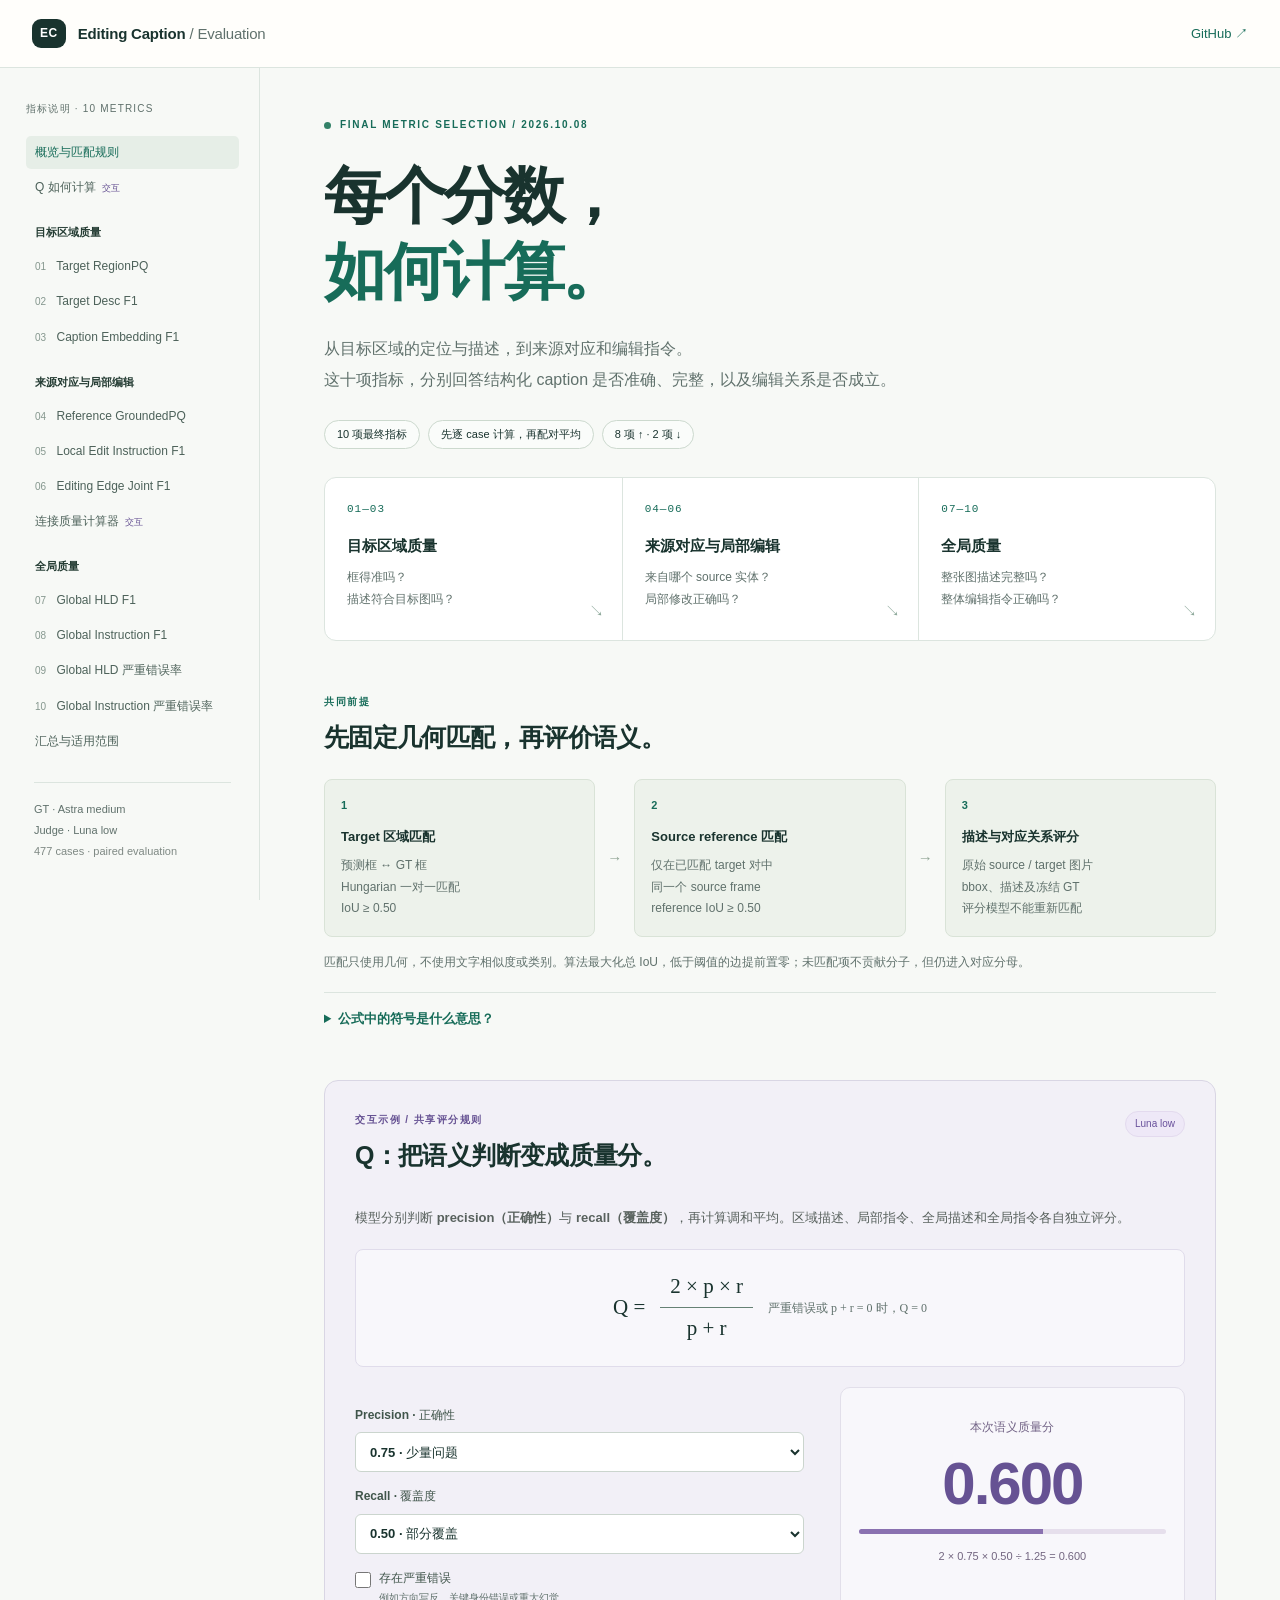
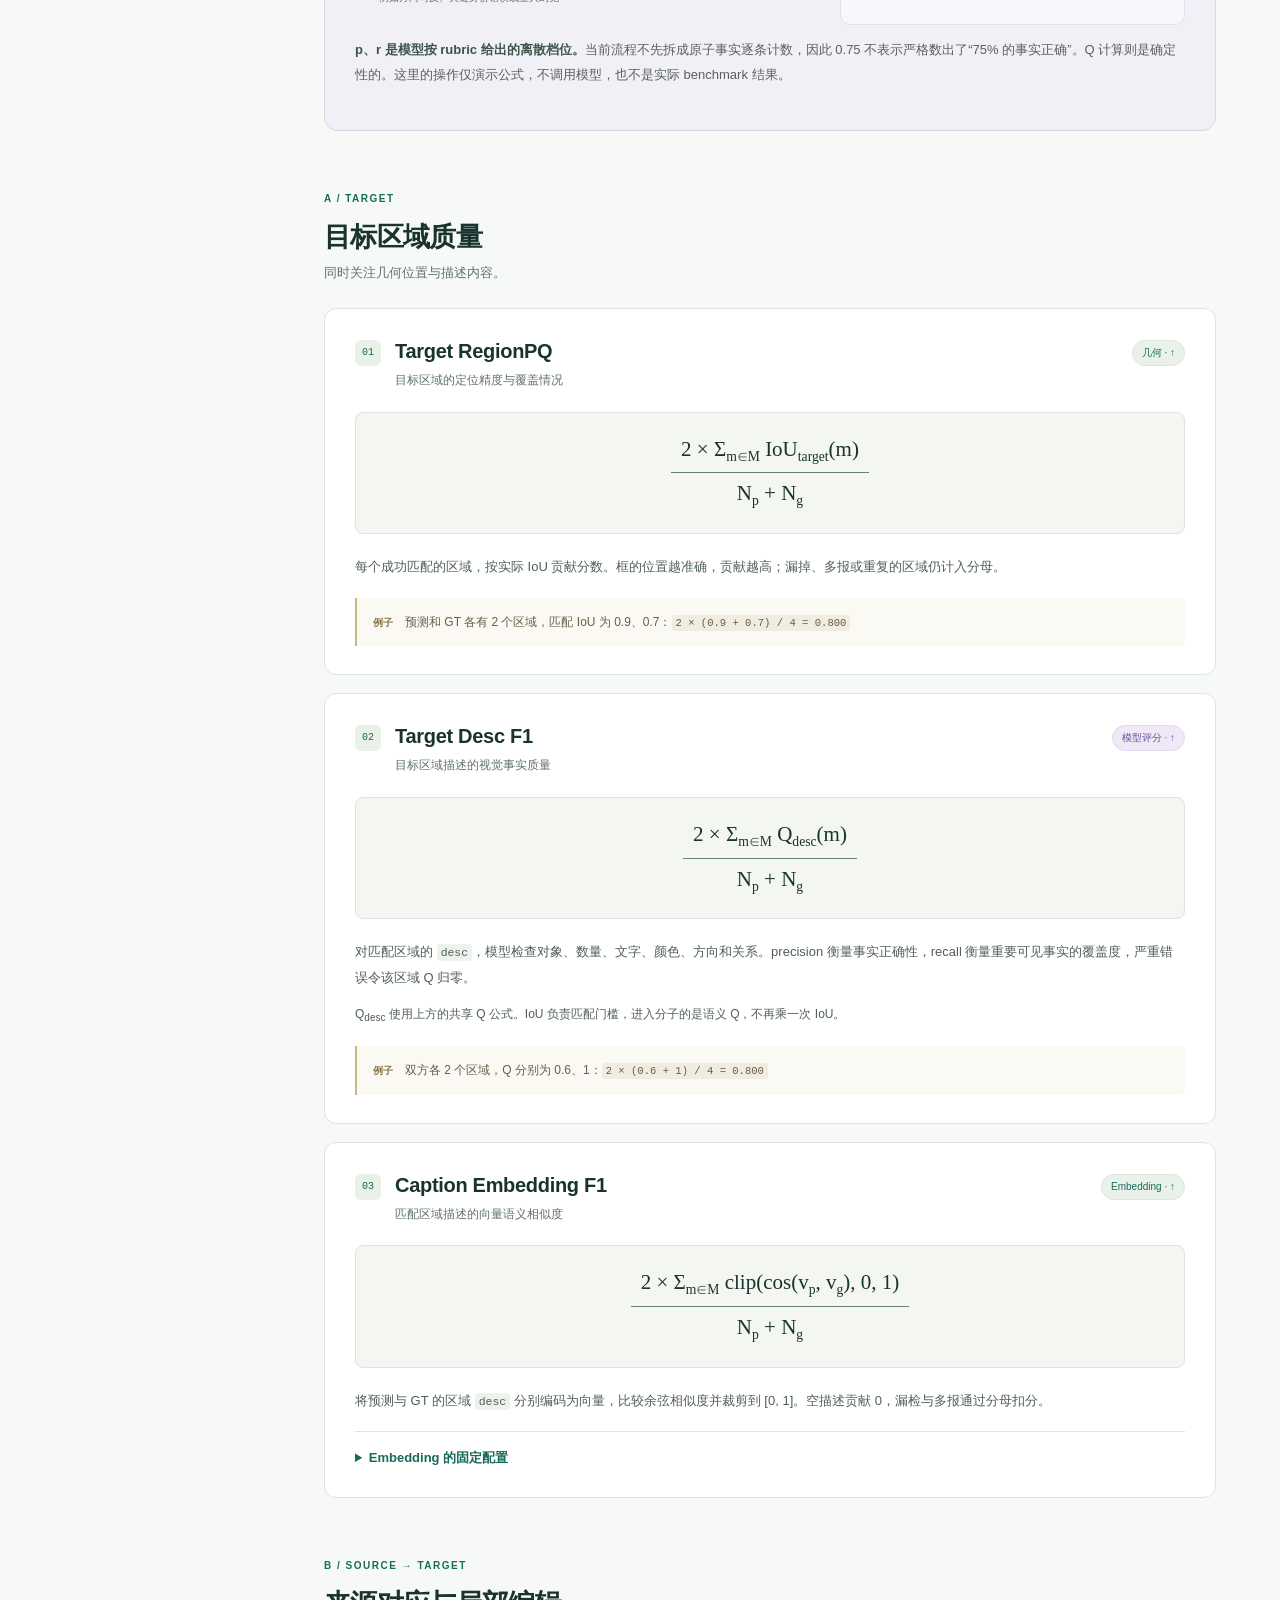
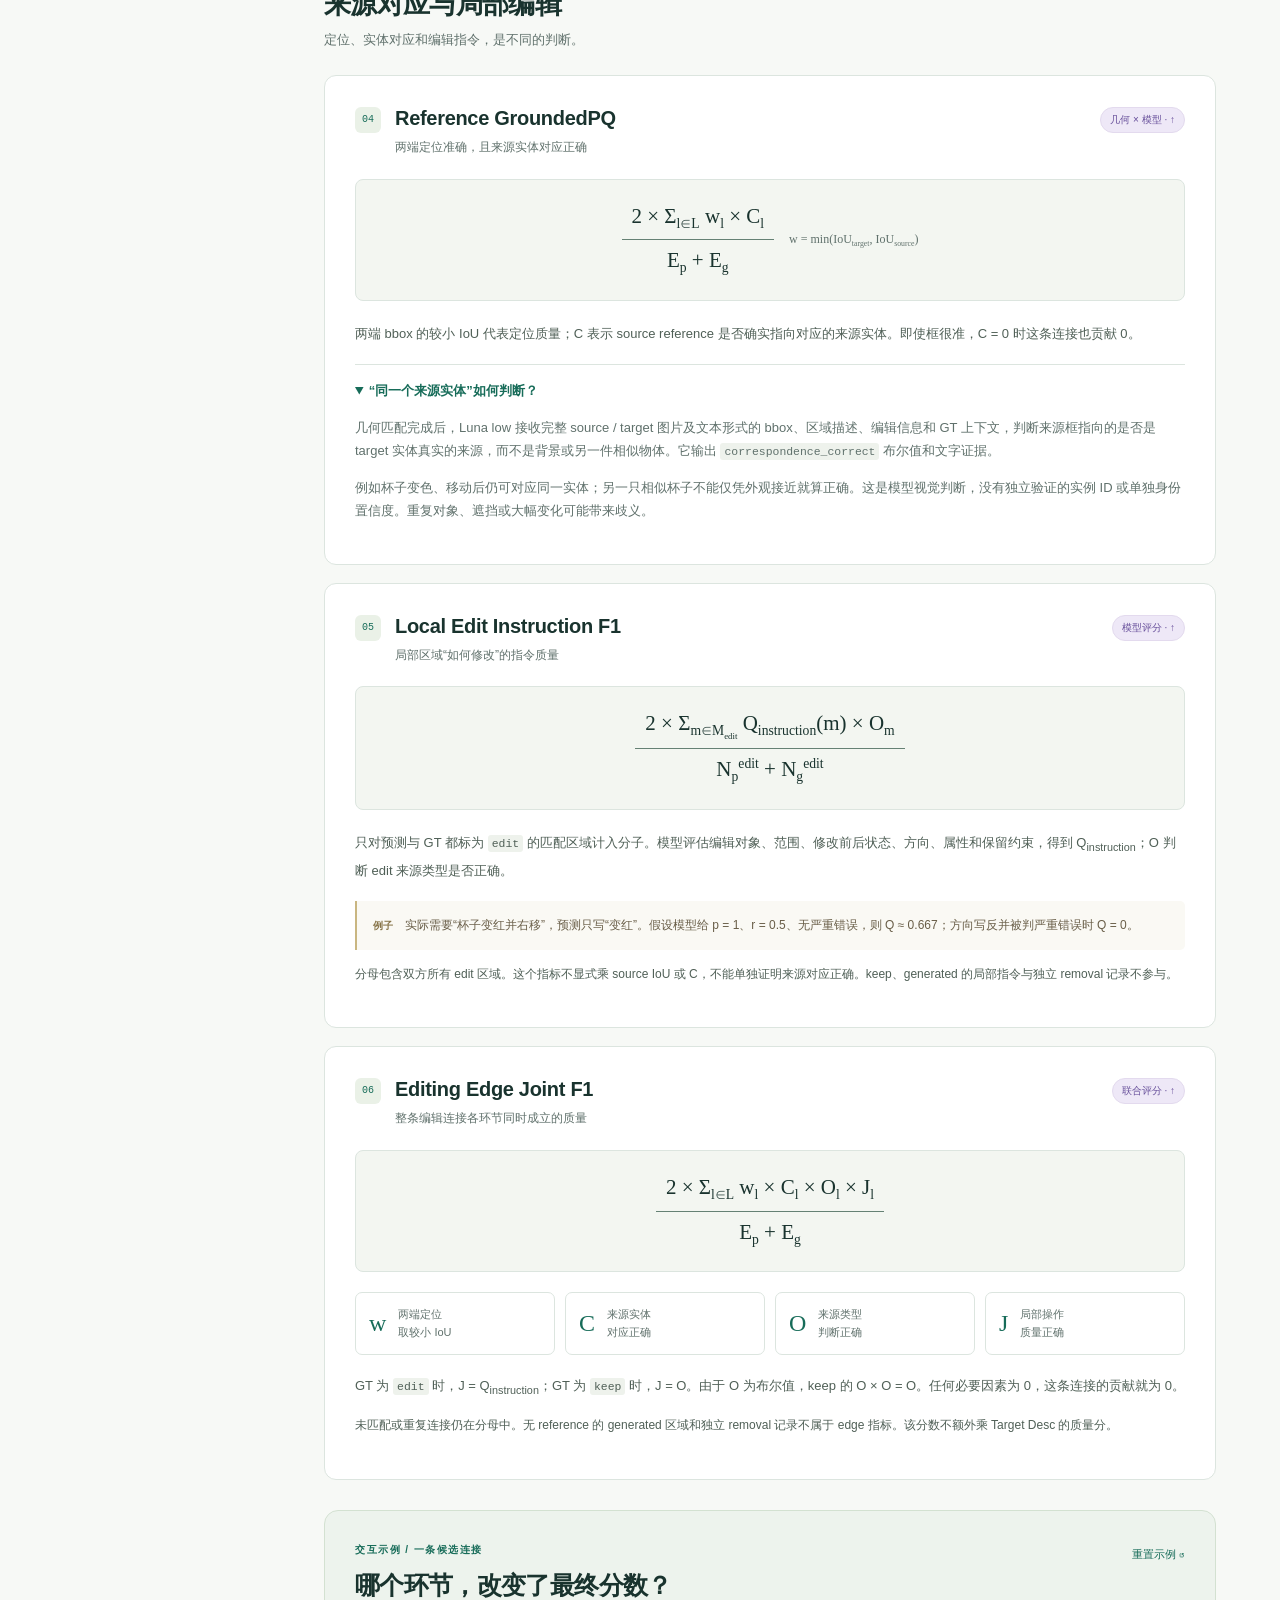
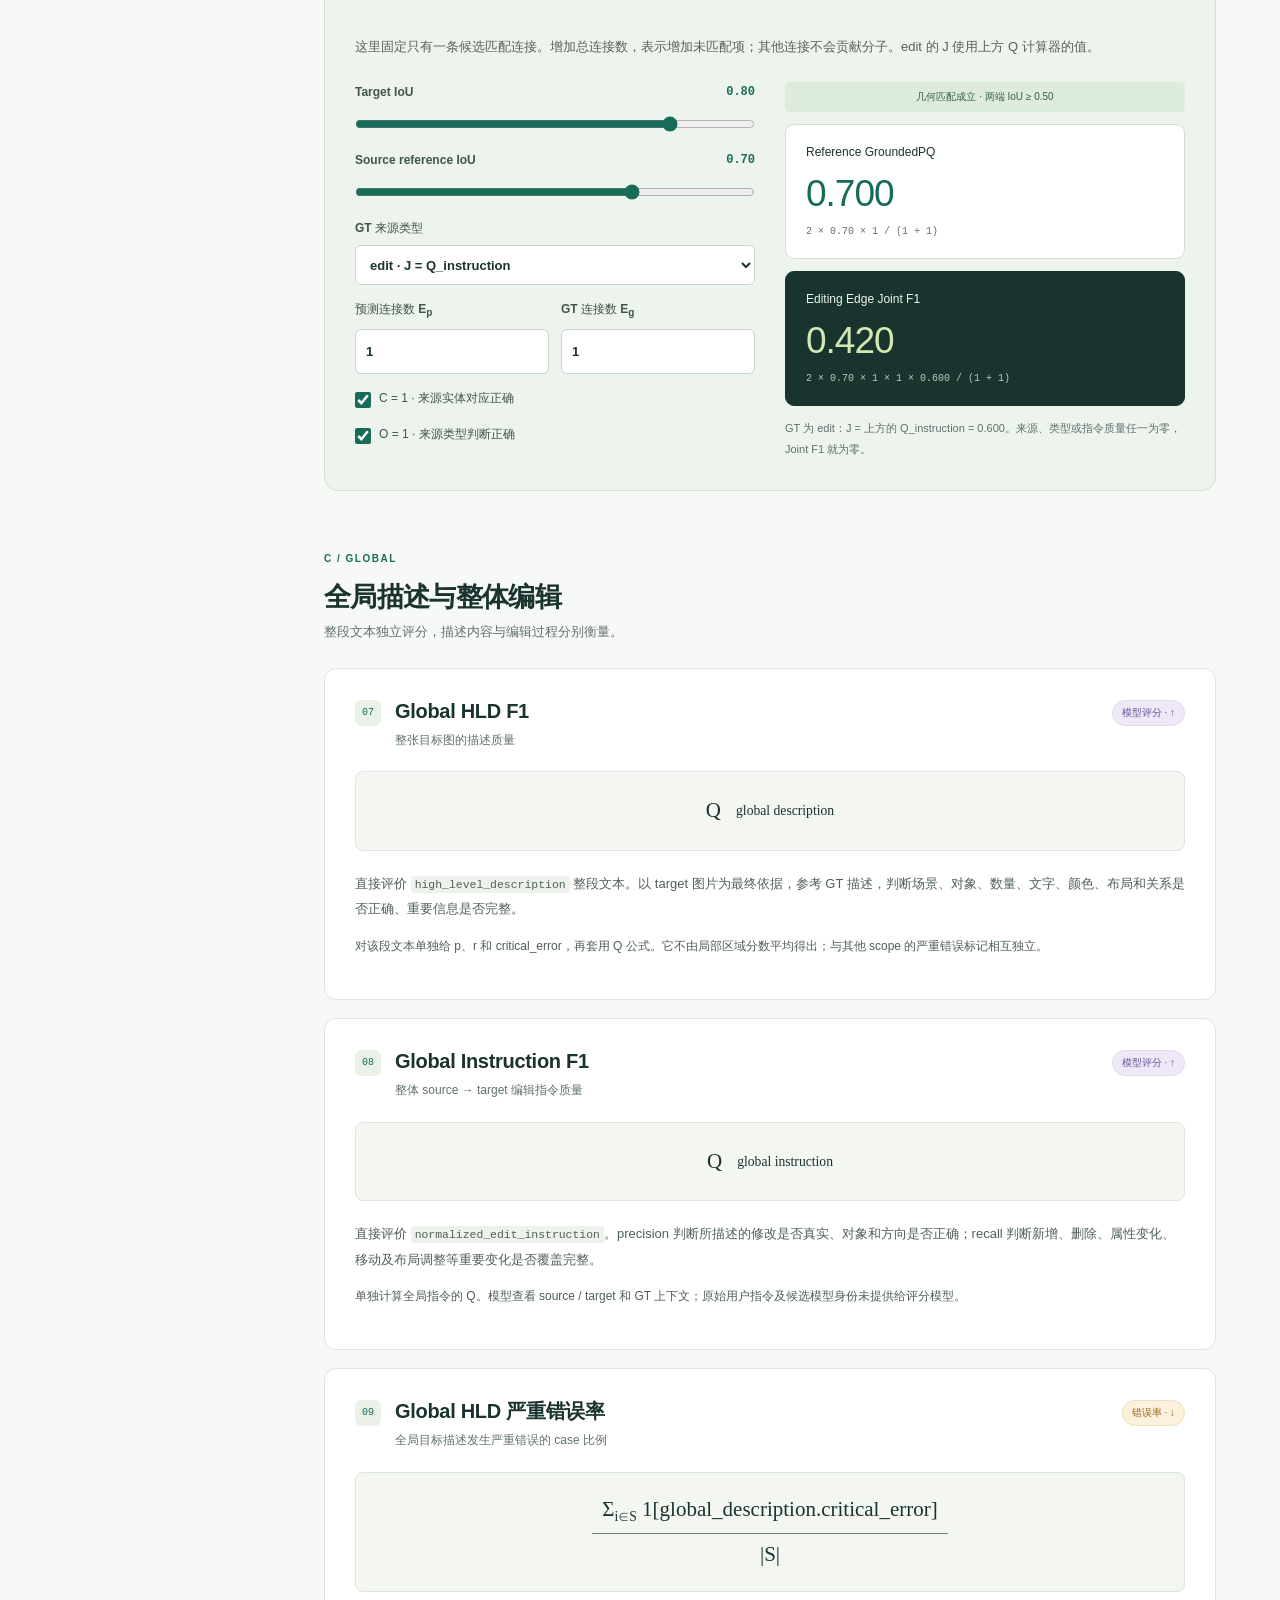
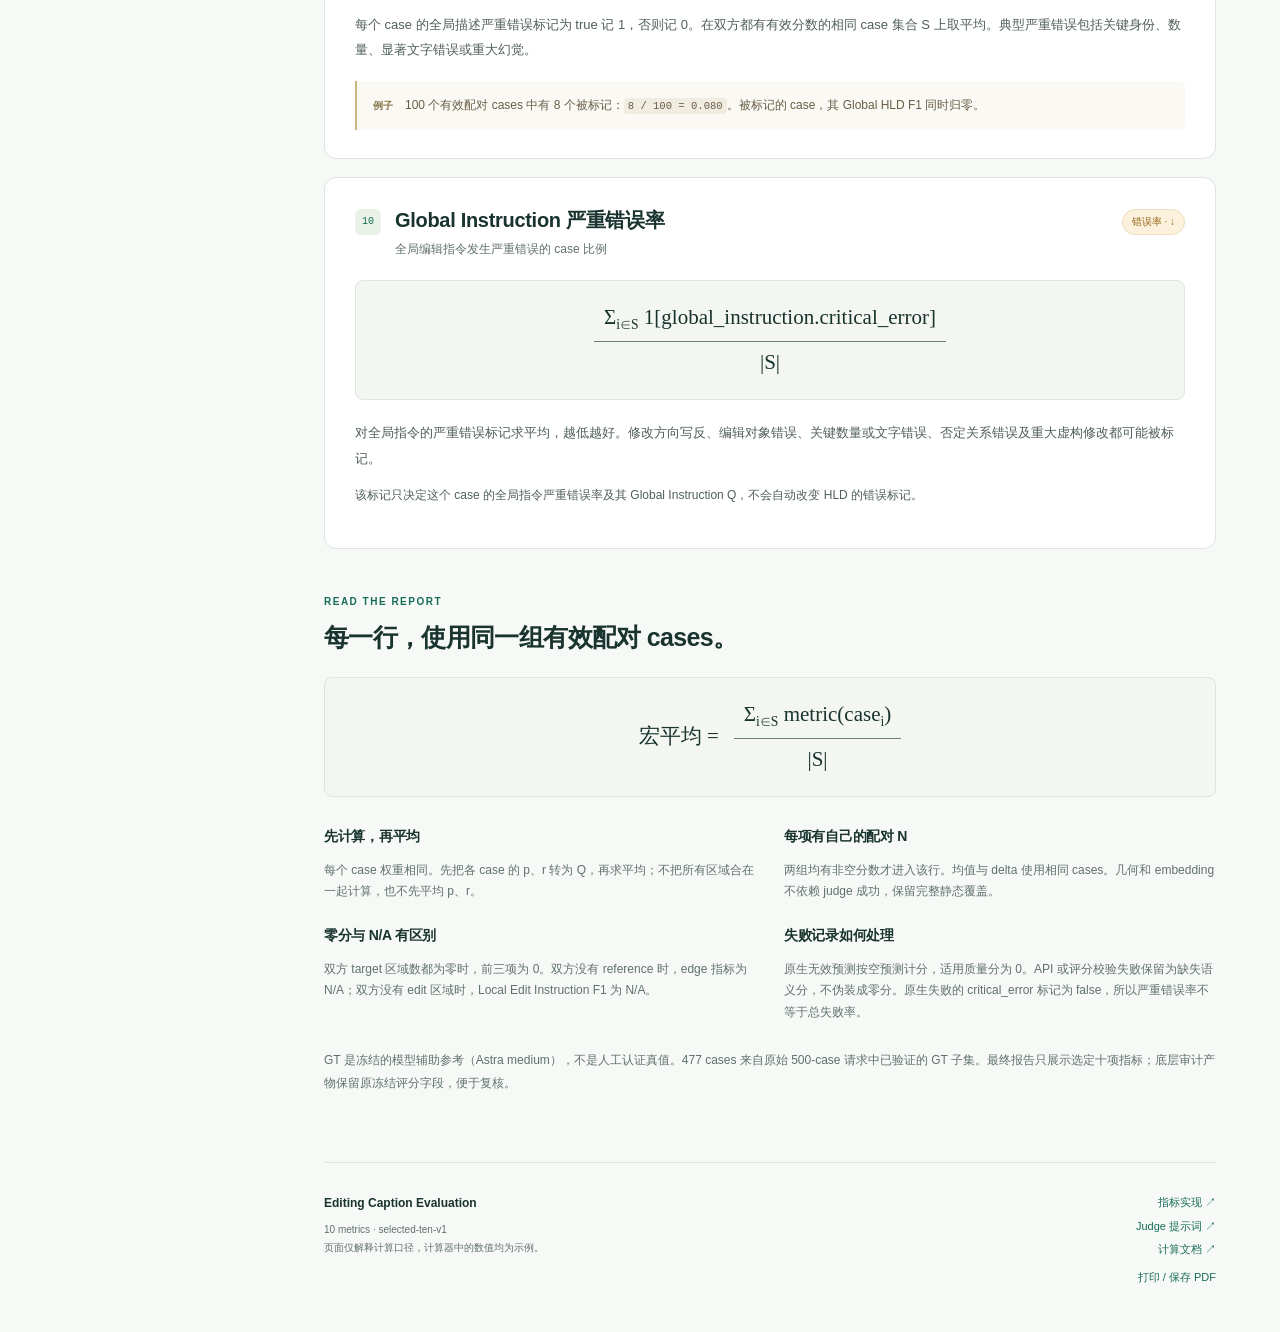
==== site/index.html @ d23a3394 "Select ten final metrics and publish interactive calculation guide" ====
<!doctype html>
<html lang="zh-CN">
<head>
  <meta charset="utf-8">
  <meta name="viewport" content="width=device-width, initial-scale=1">
  <meta name="description" content="Editing Caption 最终十项评分指标：计算公式、匹配规则、视觉评分标准及交互示例。">
  <title>Editing Caption · 十项评分指标</title>
  <link rel="stylesheet" href="style.css">
  <script src="app.js" defer></script>
</head>
<body>
<a class="skip" href="#main">跳到正文</a>
<header class="topbar">
  <a class="brand" href="#overview"><span class="brand-icon">EC</span><span>Editing Caption <span class="brand-light">/ Evaluation</span></span></a>
  <a class="repo-link" href="https://github.com/grantzhang-code/editing-caption-evaluation" target="_blank" rel="noopener">GitHub ↗</a>
</header>
<div class="shell">
  <aside class="sidebar">
    <p class="nav-label">指标说明 · 10 METRICS</p>
    <nav aria-label="页面目录">
      <a href="#overview">概览与匹配规则</a>
      <a href="#quality">Q 如何计算 <span class="nav-tag">交互</span></a>
      <span class="nav-group">目标区域质量</span>
      <a href="#region-pq"><span>01</span> Target RegionPQ</a>
      <a href="#desc-f1"><span>02</span> Target Desc F1</a>
      <a href="#embedding-f1"><span>03</span> Caption Embedding F1</a>
      <span class="nav-group">来源对应与局部编辑</span>
      <a href="#grounded-pq"><span>04</span> Reference GroundedPQ</a>
      <a href="#local-instruction"><span>05</span> Local Edit Instruction F1</a>
      <a href="#joint-f1"><span>06</span> Editing Edge Joint F1</a>
      <a href="#joint-lab">连接质量计算器 <span class="nav-tag">交互</span></a>
      <span class="nav-group">全局质量</span>
      <a href="#global-hld"><span>07</span> Global HLD F1</a>
      <a href="#global-instruction"><span>08</span> Global Instruction F1</a>
      <a href="#hld-error"><span>09</span> Global HLD 严重错误率</a>
      <a href="#instruction-error"><span>10</span> Global Instruction 严重错误率</a>
      <a href="#aggregation">汇总与适用范围</a>
    </nav>
    <div class="sidebar-note">GT · Astra medium<br>Judge · Luna low<br><span>477 cases · paired evaluation</span></div>
  </aside>
  <main id="main">
    <section id="overview" class="hero">
      <div class="eyebrow"><span class="dot"></span> FINAL METRIC SELECTION / 2026.10.08</div>
      <h1>每个分数，<br><em>如何计算。</em></h1>
      <p class="lead">从目标区域的定位与描述，到来源对应和编辑指令。<br class="desktop">这十项指标，分别回答结构化 caption 是否准确、完整，以及编辑关系是否成立。</p>
      <div class="hero-chips"><span>10 项最终指标</span><span>先逐 case 计算，再配对平均</span><span>8 项 ↑ · 2 项 ↓</span></div>
      <div class="overview-grid">
        <a href="#region-pq"><span class="overview-num">01—03</span><strong>目标区域质量</strong><p>框得准吗？<br>描述符合目标图吗？</p><span class="arrow">↘</span></a>
        <a href="#grounded-pq"><span class="overview-num">04—06</span><strong>来源对应与局部编辑</strong><p>来自哪个 source 实体？<br>局部修改正确吗？</p><span class="arrow">↘</span></a>
        <a href="#global-hld"><span class="overview-num">07—10</span><strong>全局质量</strong><p>整张图描述完整吗？<br>整体编辑指令正确吗？</p><span class="arrow">↘</span></a>
      </div>
    </section>

    <section class="foundation" id="matching">
      <div class="section-kicker">共同前提</div><h2>先固定几何匹配，再评价语义。</h2>
      <div class="pipeline">
        <div><b>1</b><strong>Target 区域匹配</strong><p>预测框 ↔ GT 框<br>Hungarian 一对一匹配<br>IoU ≥ 0.50</p></div>
        <span class="pipeline-arrow" aria-hidden="true">→</span>
        <div><b>2</b><strong>Source reference 匹配</strong><p>仅在已匹配 target 对中<br>同一个 source frame<br>reference IoU ≥ 0.50</p></div>
        <span class="pipeline-arrow" aria-hidden="true">→</span>
        <div><b>3</b><strong>描述与对应关系评分</strong><p>原始 source / target 图片<br>bbox、描述及冻结 GT<br>评分模型不能重新匹配</p></div>
      </div>
      <p class="note">匹配只使用几何，不使用文字相似度或类别。算法最大化总 IoU，低于阈值的边提前置零；未匹配项不贡献分子，但仍进入对应分母。</p>
      <details class="notation"><summary>公式中的符号是什么意思？</summary>
        <dl>
          <dt>N<sub>p</sub> / N<sub>g</sub></dt><dd>预测 / GT 的全部 target 区域数，包含 edit、keep、generated；不含独立 removal 记录。</dd>
          <dt>E<sub>p</sub> / E<sub>g</sub></dt><dd>预测 / GT 中 target 区域挂载的全部 source-reference 连接数，一个区域可有多条连接。</dd>
          <dt>M / L</dt><dd>匹配成功的 target 区域对 / source-reference 连接对。</dd>
          <dt>w<sub>l</sub></dt><dd>min(target IoU, source-reference IoU)：一条连接两端 IoU 的较小值。</dd>
          <dt>C<sub>l</sub></dt><dd>correspondence_correct：模型判断 source 实体是否确实对应这个 target 实体，取 0 或 1。</dd>
          <dt>O<sub>m</sub> / O<sub>l</sub></dt><dd>origin_correct：模型判断预测的 edit / keep / generated 来源类型是否符合实际视觉关系，取 0 或 1。</dd>
        </dl>
      </details>
    </section>

    <section id="quality" class="lab quality-lab">
      <div class="lab-header"><div><div class="section-kicker">交互示例 / 共享评分规则</div><h2>Q：把语义判断变成质量分。</h2></div><span class="badge purple">Luna low</span></div>
      <p>模型分别判断 <strong>precision（正确性）</strong>与 <strong>recall（覆盖度）</strong>，再计算调和平均。区域描述、局部指令、全局描述和全局指令各自独立评分。</p>
      <div class="formula">Q = <span class="fraction"><span>2 × p × r</span><span>p + r</span></span><span class="formula-aside">严重错误或 p + r = 0 时，Q = 0</span></div>
      <div class="quality-grid">
        <div class="controls">
          <label for="precision">Precision · 正确性<select id="precision"><option value="0">0 · 缺失／相反／无关</option><option value=".25">0.25 · 正确内容很少</option><option value=".5">0.50 · 部分正确</option><option value=".75" selected>0.75 · 少量问题</option><option value="1">1.00 · 核心事实全部正确</option></select></label>
          <label for="recall">Recall · 覆盖度<select id="recall"><option value="0">0 · 未覆盖</option><option value=".25">0.25 · 覆盖很少</option><option value=".5" selected>0.50 · 部分覆盖</option><option value=".75">0.75 · 少量遗漏</option><option value="1">1.00 · 核心事实全部覆盖</option></select></label>
          <label class="check" for="critical"><input type="checkbox" id="critical"><span>存在严重错误 <small>例如方向写反、关键身份错误或重大幻觉</small></span></label>
        </div>
        <div class="q-result" aria-live="polite"><span>本次语义质量分</span><output id="q-value">0.600</output><div class="meter"><div id="q-fill"></div></div><p id="q-detail">2 × 0.75 × 0.50 ÷ 1.25 = 0.600</p></div>
      </div>
      <p class="note"><strong>p、r 是模型按 rubric 给出的离散档位。</strong>当前流程不先拆成原子事实逐条计数，因此 0.75 不表示严格数出了“75% 的事实正确”。Q 计算则是确定性的。这里的操作仅演示公式，不调用模型，也不是实际 benchmark 结果。</p>
    </section>

    <div class="group-heading"><span>A / TARGET</span><h2>目标区域质量</h2><p>同时关注几何位置与描述内容。</p></div>
    <article id="region-pq" class="metric" data-metric="target_region_pq">
      <div class="metric-heading"><span class="metric-number">01</span><div><h3>Target RegionPQ</h3><p>目标区域的定位精度与覆盖情况</p></div><span class="badge">几何 · ↑</span></div>
      <div class="formula"><span class="fraction"><span>2 × Σ<sub>m∈M</sub> IoU<sub>target</sub>(m)</span><span>N<sub>p</sub> + N<sub>g</sub></span></span></div>
      <p>每个成功匹配的区域，按实际 IoU 贡献分数。框的位置越准确，贡献越高；漏掉、多报或重复的区域仍计入分母。</p>
      <div class="example"><b>例子</b><span>预测和 GT 各有 2 个区域，匹配 IoU 为 0.9、0.7：<code>2 × (0.9 + 0.7) / 4 = 0.800</code></span></div>
    </article>
    <article id="desc-f1" class="metric" data-metric="target_desc_f1">
      <div class="metric-heading"><span class="metric-number">02</span><div><h3>Target Desc F1</h3><p>目标区域描述的视觉事实质量</p></div><span class="badge purple">模型评分 · ↑</span></div>
      <div class="formula"><span class="fraction"><span>2 × Σ<sub>m∈M</sub> Q<sub>desc</sub>(m)</span><span>N<sub>p</sub> + N<sub>g</sub></span></span></div>
      <p>对匹配区域的 <code>desc</code>，模型检查对象、数量、文字、颜色、方向和关系。precision 衡量事实正确性，recall 衡量重要可见事实的覆盖度，严重错误令该区域 Q 归零。</p>
      <p class="note">Q<sub>desc</sub> 使用上方的共享 Q 公式。IoU 负责匹配门槛，进入分子的是语义 Q，不再乘一次 IoU。</p>
      <div class="example"><b>例子</b><span>双方各 2 个区域，Q 分别为 0.6、1：<code>2 × (0.6 + 1) / 4 = 0.800</code></span></div>
    </article>
    <article id="embedding-f1" class="metric" data-metric="target_caption_embedding_f1">
      <div class="metric-heading"><span class="metric-number">03</span><div><h3>Caption Embedding F1</h3><p>匹配区域描述的向量语义相似度</p></div><span class="badge">Embedding · ↑</span></div>
      <div class="formula"><span class="fraction"><span>2 × Σ<sub>m∈M</sub> clip(cos(v<sub>p</sub>, v<sub>g</sub>), 0, 1)</span><span>N<sub>p</sub> + N<sub>g</sub></span></span></div>
      <p>将预测与 GT 的区域 <code>desc</code> 分别编码为向量，比较余弦相似度并裁剪到 [0, 1]。空描述贡献 0，漏检与多报通过分母扣分。</p>
      <details><summary>Embedding 的固定配置</summary><p>模型：<code>sentence-transformers/paraphrase-multilingual-MiniLM-L12-v2</code><br>Revision：<code>e8f8c211226b894fcb81acc59f3b34ba3efd5f42</code><br>最大 512 tokens；attention-mask mean pooling；L2 归一化。只比较匹配区域的 desc，不编码整个 JSON。向量相似不保证细节事实正确，需结合 Target Desc F1 阅读。</p></details>
    </article>

    <div class="group-heading"><span>B / SOURCE → TARGET</span><h2>来源对应与局部编辑</h2><p>定位、实体对应和编辑指令，是不同的判断。</p></div>
    <article id="grounded-pq" class="metric" data-metric="reference_grounded_pq">
      <div class="metric-heading"><span class="metric-number">04</span><div><h3>Reference GroundedPQ</h3><p>两端定位准确，且来源实体对应正确</p></div><span class="badge purple">几何 × 模型 · ↑</span></div>
      <div class="formula"><span class="fraction"><span>2 × Σ<sub>l∈L</sub> w<sub>l</sub> × C<sub>l</sub></span><span>E<sub>p</sub> + E<sub>g</sub></span></span><span class="formula-aside">w = min(IoU<sub>target</sub>, IoU<sub>source</sub>)</span></div>
      <p>两端 bbox 的较小 IoU 代表定位质量；C 表示 source reference 是否确实指向对应的来源实体。即使框很准，C = 0 时这条连接也贡献 0。</p>
      <details open><summary>“同一个来源实体”如何判断？</summary><p>几何匹配完成后，Luna low 接收完整 source / target 图片及文本形式的 bbox、区域描述、编辑信息和 GT 上下文，判断来源框指向的是否是 target 实体真实的来源，而不是背景或另一件相似物体。它输出 <code>correspondence_correct</code> 布尔值和文字证据。</p><p>例如杯子变色、移动后仍可对应同一实体；另一只相似杯子不能仅凭外观接近就算正确。这是模型视觉判断，没有独立验证的实例 ID 或单独身份置信度。重复对象、遮挡或大幅变化可能带来歧义。</p></details>
    </article>
    <article id="local-instruction" class="metric" data-metric="local_edit_instruction_f1">
      <div class="metric-heading"><span class="metric-number">05</span><div><h3>Local Edit Instruction F1</h3><p>局部区域“如何修改”的指令质量</p></div><span class="badge purple">模型评分 · ↑</span></div>
      <div class="formula"><span class="fraction"><span>2 × Σ<sub>m∈M<sub>edit</sub></sub> Q<sub>instruction</sub>(m) × O<sub>m</sub></span><span>N<sub>p</sub><sup>edit</sup> + N<sub>g</sub><sup>edit</sup></span></span></div>
      <p>只对预测与 GT 都标为 <code>edit</code> 的匹配区域计入分子。模型评估编辑对象、范围、修改前后状态、方向、属性和保留约束，得到 Q<sub>instruction</sub>；O 判断 edit 来源类型是否正确。</p>
      <div class="example"><b>例子</b><span>实际需要“杯子变红并右移”，预测只写“变红”。假设模型给 p = 1、r = 0.5、无严重错误，则 Q ≈ 0.667；方向写反并被判严重错误时 Q = 0。</span></div>
      <p class="note">分母包含双方所有 edit 区域。这个指标不显式乘 source IoU 或 C，不能单独证明来源对应正确。keep、generated 的局部指令与独立 removal 记录不参与。</p>
    </article>
    <article id="joint-f1" class="metric" data-metric="editing_edge_joint_f1">
      <div class="metric-heading"><span class="metric-number">06</span><div><h3>Editing Edge Joint F1</h3><p>整条编辑连接各环节同时成立的质量</p></div><span class="badge purple">联合评分 · ↑</span></div>
      <div class="formula"><span class="fraction"><span>2 × Σ<sub>l∈L</sub> w<sub>l</sub> × C<sub>l</sub> × O<sub>l</sub> × J<sub>l</sub></span><span>E<sub>p</sub> + E<sub>g</sub></span></span></div>
      <div class="factor-grid"><div><b>w</b><span>两端定位<br>取较小 IoU</span></div><div><b>C</b><span>来源实体<br>对应正确</span></div><div><b>O</b><span>来源类型<br>判断正确</span></div><div><b>J</b><span>局部操作<br>质量正确</span></div></div>
      <p>GT 为 <code>edit</code> 时，J = Q<sub>instruction</sub>；GT 为 <code>keep</code> 时，J = O。由于 O 为布尔值，keep 的 O × O = O。任何必要因素为 0，这条连接的贡献就为 0。</p>
      <p class="note">未匹配或重复连接仍在分母中。无 reference 的 generated 区域和独立 removal 记录不属于 edge 指标。该分数不额外乘 Target Desc 的质量分。</p>
    </article>

    <section id="joint-lab" class="lab joint-lab">
      <div class="lab-header"><div><div class="section-kicker">交互示例 / 一条候选连接</div><h2>哪个环节，改变了最终分数？</h2></div><button id="reset-joint" type="button" class="text-button">重置示例 ↺</button></div>
      <p>这里固定只有一条候选匹配连接。增加总连接数，表示增加未匹配项；其他连接不会贡献分子。edit 的 J 使用上方 Q 计算器的值。</p>
      <div class="joint-grid">
        <div class="controls">
          <label for="target-iou">Target IoU <output id="target-iou-value">0.80</output><input id="target-iou" type="range" min="0" max="1" step=".01" value=".8"></label>
          <label for="source-iou">Source reference IoU <output id="source-iou-value">0.70</output><input id="source-iou" type="range" min="0" max="1" step=".01" value=".7"></label>
          <label for="origin">GT 来源类型<select id="origin"><option value="edit">edit · J = Q_instruction</option><option value="keep">keep · J = O</option></select></label>
          <div class="count-row"><label for="ep">预测连接数 E<sub>p</sub><input id="ep" type="number" min="1" max="20" value="1"></label><label for="eg">GT 连接数 E<sub>g</sub><input id="eg" type="number" min="1" max="20" value="1"></label></div>
          <label class="check" for="correspondence"><input id="correspondence" type="checkbox" checked><span>C = 1 · 来源实体对应正确</span></label>
          <label class="check" for="origin-correct"><input id="origin-correct" type="checkbox" checked><span>O = 1 · 来源类型判断正确</span></label>
        </div>
        <div class="joint-results" aria-live="polite">
          <div id="match-status" class="match-status">几何匹配成立 · 两端 IoU ≥ 0.50</div>
          <div class="joint-score"><span>Reference GroundedPQ</span><output id="grounded-value">0.700</output><small id="grounded-detail"></small></div>
          <div class="joint-score accent"><span>Editing Edge Joint F1</span><output id="joint-value">0.420</output><small id="joint-detail"></small></div>
          <p id="joint-explanation" class="note"></p>
        </div>
      </div>
    </section>

    <div class="group-heading"><span>C / GLOBAL</span><h2>全局描述与整体编辑</h2><p>整段文本独立评分，描述内容与编辑过程分别衡量。</p></div>
    <article id="global-hld" class="metric" data-metric="global_description_semantic_f1">
      <div class="metric-heading"><span class="metric-number">07</span><div><h3>Global HLD F1</h3><p>整张目标图的描述质量</p></div><span class="badge purple">模型评分 · ↑</span></div>
      <div class="formula">Q<sub>global description</sub></div>
      <p>直接评价 <code>high_level_description</code> 整段文本。以 target 图片为最终依据，参考 GT 描述，判断场景、对象、数量、文字、颜色、布局和关系是否正确、重要信息是否完整。</p>
      <p class="note">对该段文本单独给 p、r 和 critical_error，再套用 Q 公式。它不由局部区域分数平均得出；与其他 scope 的严重错误标记相互独立。</p>
    </article>
    <article id="global-instruction" class="metric" data-metric="global_instruction_semantic_f1">
      <div class="metric-heading"><span class="metric-number">08</span><div><h3>Global Instruction F1</h3><p>整体 source → target 编辑指令质量</p></div><span class="badge purple">模型评分 · ↑</span></div>
      <div class="formula">Q<sub>global instruction</sub></div>
      <p>直接评价 <code>normalized_edit_instruction</code>。precision 判断所描述的修改是否真实、对象和方向是否正确；recall 判断新增、删除、属性变化、移动及布局调整等重要变化是否覆盖完整。</p>
      <p class="note">单独计算全局指令的 Q。模型查看 source / target 和 GT 上下文；原始用户指令及候选模型身份未提供给评分模型。</p>
    </article>
    <article id="hld-error" class="metric" data-metric="global_description_critical_error">
      <div class="metric-heading"><span class="metric-number">09</span><div><h3>Global HLD 严重错误率</h3><p>全局目标描述发生严重错误的 case 比例</p></div><span class="badge amber">错误率 · ↓</span></div>
      <div class="formula"><span class="fraction"><span>Σ<sub>i∈S</sub> 1[global_description.critical_error]</span><span>|S|</span></span></div>
      <p>每个 case 的全局描述严重错误标记为 true 记 1，否则记 0。在双方都有有效分数的相同 case 集合 S 上取平均。典型严重错误包括关键身份、数量、显著文字错误或重大幻觉。</p>
      <div class="example"><b>例子</b><span>100 个有效配对 cases 中有 8 个被标记：<code>8 / 100 = 0.080</code>。被标记的 case，其 Global HLD F1 同时归零。</span></div>
    </article>
    <article id="instruction-error" class="metric" data-metric="global_instruction_critical_error">
      <div class="metric-heading"><span class="metric-number">10</span><div><h3>Global Instruction 严重错误率</h3><p>全局编辑指令发生严重错误的 case 比例</p></div><span class="badge amber">错误率 · ↓</span></div>
      <div class="formula"><span class="fraction"><span>Σ<sub>i∈S</sub> 1[global_instruction.critical_error]</span><span>|S|</span></span></div>
      <p>对全局指令的严重错误标记求平均，越低越好。修改方向写反、编辑对象错误、关键数量或文字错误、否定关系错误及重大虚构修改都可能被标记。</p>
      <p class="note">该标记只决定这个 case 的全局指令严重错误率及其 Global Instruction Q，不会自动改变 HLD 的错误标记。</p>
    </article>

    <section id="aggregation" class="foundation">
      <div class="section-kicker">READ THE REPORT</div><h2>每一行，使用同一组有效配对 cases。</h2>
      <div class="formula">宏平均 = <span class="fraction"><span>Σ<sub>i∈S</sub> metric(case<sub>i</sub>)</span><span>|S|</span></span></div>
      <div class="reading-grid">
        <div><h3>先计算，再平均</h3><p>每个 case 权重相同。先把各 case 的 p、r 转为 Q，再求平均；不把所有区域合在一起计算，也不先平均 p、r。</p></div>
        <div><h3>每项有自己的配对 N</h3><p>两组均有非空分数才进入该行。均值与 delta 使用相同 cases。几何和 embedding 不依赖 judge 成功，保留完整静态覆盖。</p></div>
        <div><h3>零分与 N/A 有区别</h3><p>双方 target 区域数都为零时，前三项为 0。双方没有 reference 时，edge 指标为 N/A；双方没有 edit 区域时，Local Edit Instruction F1 为 N/A。</p></div>
        <div><h3>失败记录如何处理</h3><p>原生无效预测按空预测计分，适用质量分为 0。API 或评分校验失败保留为缺失语义分，不伪装成零分。原生失败的 critical_error 标记为 false，所以严重错误率不等于总失败率。</p></div>
      </div>
      <p class="note">GT 是冻结的模型辅助参考（Astra medium），不是人工认证真值。477 cases 来自原始 500-case 请求中已验证的 GT 子集。最终报告只展示选定十项指标；底层审计产物保留原冻结评分字段，便于复核。</p>
    </section>
    <footer>
      <div><strong>Editing Caption Evaluation</strong><p>10 metrics · selected-ten-v1<br>页面仅解释计算口径，计算器中的数值均为示例。</p></div>
      <div class="footer-links"><a href="https://github.com/grantzhang-code/editing-caption-evaluation/blob/main/benchmark/metrics.py" target="_blank" rel="noopener">指标实现 ↗</a><a href="https://github.com/grantzhang-code/editing-caption-evaluation/blob/main/benchmark/bench_contracts.py" target="_blank" rel="noopener">Judge 提示词 ↗</a><a href="https://github.com/grantzhang-code/editing-caption-evaluation/blob/main/docs/metrics.md" target="_blank" rel="noopener">计算文档 ↗</a><button class="text-button" type="button" id="print-page">打印 / 保存 PDF</button></div>
    </footer>
  </main>
</div>
</body>
</html>
---- site/style.css ----
:root{--ink:#19332e;--muted:#60716c;--green:#176c59;--line:#dce5df;--paper:#f7f9f6;--purple:#665293;--amber:#936418}
*{box-sizing:border-box}html{scroll-behavior:smooth;scroll-padding-top:90px}body{margin:0;color:var(--ink);background:var(--paper);font-family:Inter,-apple-system,BlinkMacSystemFont,"Segoe UI","Noto Sans CJK SC","Microsoft YaHei",sans-serif;font-size:15px;line-height:1.8}a{color:var(--green);text-decoration:none}a:hover{text-decoration:underline}button,input,select{font:inherit}button,a,input,select,summary{touch-action:manipulation}:focus-visible{outline:3px solid #8c72be;outline-offset:4px}button{cursor:pointer}.skip{position:fixed;top:-100px;left:16px;z-index:10;background:white;padding:10px}.skip:focus{top:10px}.topbar{height:68px;background:#fffefbeF;border-bottom:1px solid var(--line);position:sticky;top:0;z-index:5;display:flex;align-items:center;justify-content:space-between;padding:0 32px;backdrop-filter:blur(12px)}.brand{display:flex;align-items:center;gap:12px;color:var(--ink);font-size:15px;font-weight:650;letter-spacing:-.2px}.brand:hover{text-decoration:none}.brand-icon{background:var(--ink);color:#fff;border-radius:9px;font-size:12px;letter-spacing:.5px;padding:4px 8px}.brand-light{color:var(--muted);font-weight:400}.repo-link{font-size:13px}.shell{display:grid;grid-template-columns:260px minmax(0,1fr);max-width:1450px;margin:auto}.sidebar{position:sticky;top:68px;height:calc(100vh - 68px);overflow-y:auto;padding:32px 20px 30px 26px;border-right:1px solid var(--line);font-size:12px}.nav-label{font-size:10px;color:var(--muted);letter-spacing:1.2px;margin:0 0 18px}.sidebar nav{display:flex;flex-direction:column;gap:2px}.sidebar nav a{padding:7px 9px;border-radius:5px;color:#4d625a;line-height:1.6}.sidebar nav a:hover,.sidebar nav a.active{background:#e6eee7;color:var(--green);text-decoration:none}.sidebar nav a span:not(.nav-tag){color:#85978e;font-size:10px;margin-right:7px}.nav-group{font-weight:650;margin:17px 9px 5px;color:#243c33;font-size:11px}.nav-tag{font-size:9px;color:var(--purple);margin-left:3px}.sidebar-note{border-top:1px solid var(--line);margin:24px 8px 0;padding-top:16px;color:#60716c;line-height:1.9;font-size:11px}.sidebar-note span{color:#7f8984}main{max-width:1100px;padding:48px 64px 0;min-width:0}.eyebrow{font-size:10px;letter-spacing:1.7px;font-weight:600;color:var(--green);display:flex;align-items:center;gap:9px}.dot{display:inline-block;background:#338268;width:7px;height:7px;border-radius:50%}h1{font-size:62px;line-height:1.22;letter-spacing:-2.5px;font-weight:600;margin:24px 0}h1 em{font-style:normal;color:var(--green)}.lead{font-size:16px;color:var(--muted);line-height:1.95;max-width:730px}.hero-chips{display:flex;gap:8px;flex-wrap:wrap;margin:24px 0 28px}.hero-chips span{font-size:11px;border:1px solid #ccd9ce;border-radius:30px;padding:4px 12px;background:#ffffff60}.overview-grid{display:grid;grid-template-columns:repeat(3,1fr);border:1px solid var(--line);border-radius:12px;background:#fff;overflow:hidden;margin-bottom:48px}.overview-grid>a{padding:22px;position:relative;color:var(--ink);transition:background .15s}.overview-grid>a:hover{background:#edf4ec;text-decoration:none}.overview-grid>a+a{border-left:1px solid var(--line)}.overview-num{display:block;color:var(--green);font-family:monospace;font-size:11px;letter-spacing:1px;margin-bottom:12px}.overview-grid strong{font-size:15px;font-weight:600}.overview-grid p{font-size:12px;color:var(--muted);line-height:1.8;margin:8px 0}.arrow{position:absolute;right:18px;bottom:16px;color:#8ea99b}.foundation{padding:4px 0 36px}.section-kicker{color:var(--green);font-size:10px;font-weight:700;letter-spacing:1.5px;margin-bottom:8px}h2{font-size:25px;font-weight:600;letter-spacing:-.65px;line-height:1.5;margin:0 0 18px}h3{font-size:20px;line-height:1.4;margin:0;font-weight:600;letter-spacing:-.3px}p{margin:13px 0}.pipeline{display:flex;align-items:stretch;margin:22px 0 14px;gap:12px}.pipeline>div{flex:1;background:#edf2eb;border:1px solid #d9e3d7;border-radius:8px;padding:16px;min-width:0}.pipeline b{display:block;color:var(--green);font-size:11px;margin-bottom:9px}.pipeline strong{font-size:13px;display:block}.pipeline p{font-size:12px;color:var(--muted);margin:7px 0 0}.pipeline-arrow{align-self:center;color:#92a696}.note{color:var(--muted);font-size:12px;line-height:1.9}.note strong{color:#3d544b;font-weight:600}details{border-top:1px solid var(--line);padding-top:14px;margin-top:18px;font-size:13px}summary{cursor:pointer;font-weight:600;color:var(--green)}details p{font-size:13px;color:var(--muted)}dl{display:grid;grid-template-columns:120px 1fr;gap:10px 18px;font-size:12px;margin-bottom:0}dt{font-weight:600;font-family:monospace}dd{margin:0;color:var(--muted)}.lab{border:1px solid #d9d6e4;border-radius:14px;background:#f2f0f7;padding:30px;margin:14px 0 42px}.lab-header{display:flex;justify-content:space-between;align-items:flex-start;gap:15px}.lab .section-kicker{color:var(--purple)}.lab>p{font-size:13px;color:#58615d}.badge{display:inline-block;font-size:10px;line-height:1.6;font-weight:500;white-space:nowrap;padding:4px 9px;border-radius:20px;background:#e9f1ea;color:var(--green);border:1px solid #dce8dc}.badge.purple{color:#68509b;background:#eee8f7;border-color:#e3daee}.badge.amber{color:var(--amber);background:#fbf1dc;border-color:#eddfbe}.formula{border:1px solid var(--line);background:#f3f6f1;display:flex;align-items:center;justify-content:center;gap:15px;padding:21px 16px;border-radius:8px;font-family:"Cambria Math",Cambria,Georgia,"Noto Sans CJK SC",serif;font-size:21px;line-height:1.7;margin:20px 0;flex-wrap:wrap;text-align:center;overflow-wrap:anywhere}.lab .formula{background:#ffffff80;border-color:#e0dceb}.fraction{display:inline-flex;flex-direction:column;align-items:stretch;text-align:center;line-height:1.5;max-width:100%}.fraction>span:first-child{padding:0 10px 5px;border-bottom:1px solid #658174}.fraction>span:last-child{padding:5px 10px 0}.formula-aside{display:block;font-size:12px;line-height:1.9;color:var(--muted);font-family:inherit}.formula sub,.formula sup{font-size:65%}.quality-grid{display:grid;grid-template-columns:1.3fr 1fr;gap:36px;align-items:center}.controls{display:flex;flex-direction:column;gap:14px}.controls label{font-size:12px;color:#40554b;font-weight:550;display:block}.controls select,.controls input[type=number]{width:100%;border:1px solid #cbd5ce;background:#fff;border-radius:6px;padding:10px;margin-top:6px;color:var(--ink);font-size:13px;min-height:40px}.controls .check{display:flex;align-items:flex-start;gap:8px;font-weight:400}.check input{accent-color:var(--green);width:16px;height:16px;margin:4px 0 0;flex-shrink:0}.check small{display:block;font-size:10px;color:var(--muted);font-weight:400}.q-result{text-align:center;background:#ffffff75;border-radius:10px;border:1px solid #e2dfea;padding:24px 18px}.q-result>span{font-size:12px;color:#716285}.q-result output{display:block;font-variant-numeric:tabular-nums;font-size:60px;font-weight:550;color:var(--purple);line-height:1.5;letter-spacing:-2px}.q-result p{font-size:11px;color:#736680;min-height:40px}.meter{height:5px;border-radius:9px;background:#e6dfec;overflow:hidden}.meter>div{background:#8a71b0;height:100%;transition:width .2s}.group-heading{margin:52px 0 24px}.group-heading>span{font-size:10px;letter-spacing:1.5px;color:var(--green);font-weight:650}.group-heading h2{margin:7px 0 3px;font-size:27px}.group-heading p{font-size:13px;color:var(--muted);margin:0}.metric{padding:28px 30px;border:1px solid var(--line);background:#fff;border-radius:12px;margin:0 0 18px;scroll-margin-top:88px}.metric-heading{display:flex;gap:14px;align-items:flex-start}.metric-number{width:26px;min-width:26px;height:26px;line-height:26px;background:#eaf1e7;color:var(--green);border-radius:6px;font-size:10px;text-align:center;margin-top:3px;font-family:monospace}.metric-heading>div{flex:1;min-width:0}.metric-heading p{margin:5px 0 0;font-size:12px;color:var(--muted)}.metric-heading .badge{margin-top:3px}.metric>p{font-size:13px;color:#506057;line-height:1.95}.metric>.note{font-size:12px}.example{display:flex;gap:12px;padding:13px 16px;background:#faf9f4;border-left:2px solid #c9b681;border-radius:0 5px 5px 0;font-size:12px;color:#695e48;line-height:1.9;margin-top:18px}.example b{font-size:10px;white-space:nowrap;color:#877448;font-weight:600;margin-top:2px}code{font-family:"SFMono-Regular",Consolas,"Liberation Mono",monospace;font-size:.88em;background:#eef2ec;border-radius:3px;padding:2px 4px;overflow-wrap:anywhere}.example code{background:#f0ece0}.factor-grid{display:grid;grid-template-columns:repeat(4,1fr);gap:10px;margin:18px 0}.factor-grid>div{padding:13px 8px;display:flex;gap:12px;align-items:center;border:1px solid var(--line);border-radius:7px}.factor-grid b{font:24px Georgia,serif;color:var(--green);margin-left:5px}.factor-grid span{font-size:11px;line-height:1.6;color:var(--muted)}.joint-lab{background:#edf3ed;border-color:#d3e1d1;margin-top:30px}.joint-lab .section-kicker{color:var(--green)}.joint-grid{display:grid;grid-template-columns:1fr 1fr;gap:30px;margin-top:24px}.controls input[type=range]{display:block;width:100%;margin:12px 0 4px;accent-color:var(--green)}.controls label>output{float:right;font-family:monospace;color:var(--green)}.count-row{display:grid;grid-template-columns:1fr 1fr;gap:12px}.joint-results{display:flex;flex-direction:column;gap:12px}.match-status{font-size:10px;background:#dcebdc;color:#366145;padding:6px 12px;border-radius:5px;text-align:center}.match-status.fail{background:#f7e6d6;color:#865729}.joint-score{padding:17px 20px;background:#fff;border:1px solid #d4dfd3;border-radius:9px}.joint-score>span{font-size:12px;display:block}.joint-score output{display:block;font-size:37px;line-height:1.6;font-variant-numeric:tabular-nums;letter-spacing:-1px;color:var(--green)}.joint-score small{display:block;font-size:10px;font-family:monospace;color:var(--muted);line-height:1.8}.joint-score.accent{background:var(--ink);color:#edf3ed;border-color:var(--ink)}.joint-score.accent output{color:#d2e7b4}.joint-score.accent small{color:#b6cbb9}.joint-results>.note{margin:0;font-size:11px}.text-button{font-size:11px;color:var(--green);border:0;padding:4px 0;background:none;white-space:nowrap}.text-button:hover{text-decoration:underline}.reading-grid{display:grid;grid-template-columns:1fr 1fr;gap:0 28px}.reading-grid h3{font-size:14px;margin-top:10px}.reading-grid p{font-size:12px;color:var(--muted)}#aggregation{margin:40px 0 18px}footer{border-top:1px solid var(--line);display:flex;justify-content:space-between;gap:28px;padding:30px 0 40px;font-size:12px;color:var(--muted)}footer strong{font-weight:600;color:var(--ink)}footer p{font-size:10px;margin:7px 0}.footer-links{display:flex;flex-direction:column;align-items:flex-end;gap:4px;font-size:11px}
@media(min-width:1500px){main{padding-top:60px}}
@media(max-width:1150px){.shell{grid-template-columns:230px minmax(0,1fr)}main{padding:38px 30px 0}.sidebar{padding-left:16px;padding-right:12px}.metric{padding:25px}.metric-heading{gap:10px}.metric-heading h3{font-size:18px}.pipeline{gap:7px}.pipeline>div{padding:13px}.factor-grid>div{gap:8px}.lab{padding:25px}}
@media(max-width:850px){.shell{display:block}.sidebar{display:none}main{max-width:820px;margin:auto;padding:32px 24px 0}h1{font-size:54px}.topbar{padding:0 24px}.overview-grid{margin-bottom:36px}}
@media(max-width:560px){body{font-size:14px}.topbar{height:60px;padding:0 16px}.brand{font-size:12px;gap:8px}.brand-light{display:none}.repo-link{font-size:11px}main{padding:28px 16px 0}.eyebrow{font-size:8px;letter-spacing:1.2px}h1{font-size:45px;letter-spacing:-1.5px;margin:20px 0}.lead{font-size:14px}.desktop{display:none}.hero-chips{gap:5px}.hero-chips span{font-size:9px;padding:4px 8px}.overview-grid{grid-template-columns:1fr;margin-bottom:30px}.overview-grid>a{padding:15px 18px}.overview-grid>a+a{border-left:0;border-top:1px solid var(--line)}.overview-num{margin-bottom:5px;font-size:10px}.overview-grid p{margin:3px 0;font-size:11px}.overview-grid p br{display:none}.overview-grid strong{font-size:14px}.pipeline{flex-direction:column;gap:8px}.pipeline>div{display:grid;grid-template-columns:18px 1fr;gap:0 8px;padding:13px 16px}.pipeline b{grid-row:1/3;margin:1px 0}.pipeline strong{grid-column:2}.pipeline p{grid-column:2;margin-top:4px}.pipeline p br{display:none}.pipeline-arrow{display:none}h2,.group-heading h2{font-size:22px}.lab{padding:20px 17px;border-radius:10px}.quality-grid,.joint-grid{grid-template-columns:1fr;gap:20px}.q-result{padding:14px}.q-result output{font-size:48px}.q-result p{min-height:0;margin:7px 0}.metric{padding:21px 17px}.metric-heading{flex-wrap:wrap;gap:10px}.metric-heading>div{flex:1}.metric-heading h3{font-size:17px;overflow-wrap:anywhere}.metric-heading>.badge{margin-left:36px;margin-top:-1px;font-size:9px}.formula{font-size:17px;padding:17px 8px;gap:10px}.formula-aside{font-size:11px}.fraction>span:first-child{padding:0 3px 5px}.fraction>span:last-child{padding:5px 3px 0}.metric-number{font-size:9px}.group-heading{margin-top:36px}.factor-grid{grid-template-columns:repeat(2,1fr)}.factor-grid>div{padding:10px}.lab-header{gap:6px}.lab-header>.badge{display:none}.lab-header h2{font-size:20px}.example{padding:12px;gap:9px}.reading-grid{grid-template-columns:1fr;gap:0}.notation dl{grid-template-columns:85px 1fr;gap:12px;font-size:11px}footer{flex-direction:column;gap:12px}.footer-links{align-items:flex-start;flex-direction:row;gap:14px;flex-wrap:wrap}html{scroll-padding-top:76px}.metric{scroll-margin-top:75px}}
@media(prefers-reduced-motion:reduce){html{scroll-behavior:auto}*,*:before,*:after{transition:none!important}}
@media print{body{background:white;font-size:11px}.topbar,.sidebar,.skip,.controls,.text-button,.repo-link{display:none}.shell{display:block}main{padding:0;max-width:100%}.hero{break-after:avoid}h1{font-size:35px}.hero-chips{margin:12px 0}.overview-grid{margin-bottom:20px}.metric,.lab{break-inside:avoid;box-shadow:none;padding:18px}.group-heading{margin-top:25px}.quality-grid,.joint-grid{display:block}.joint-results{display:grid;grid-template-columns:1fr 1fr}.match-status,.joint-results>.note{grid-column:1/-1}.lab{background:white}.formula{background:white}.q-result{padding:10px}.q-result output{font-size:35px}.note{font-size:10px}.footer-links{display:none}a{color:inherit}.brand-light{display:none}}
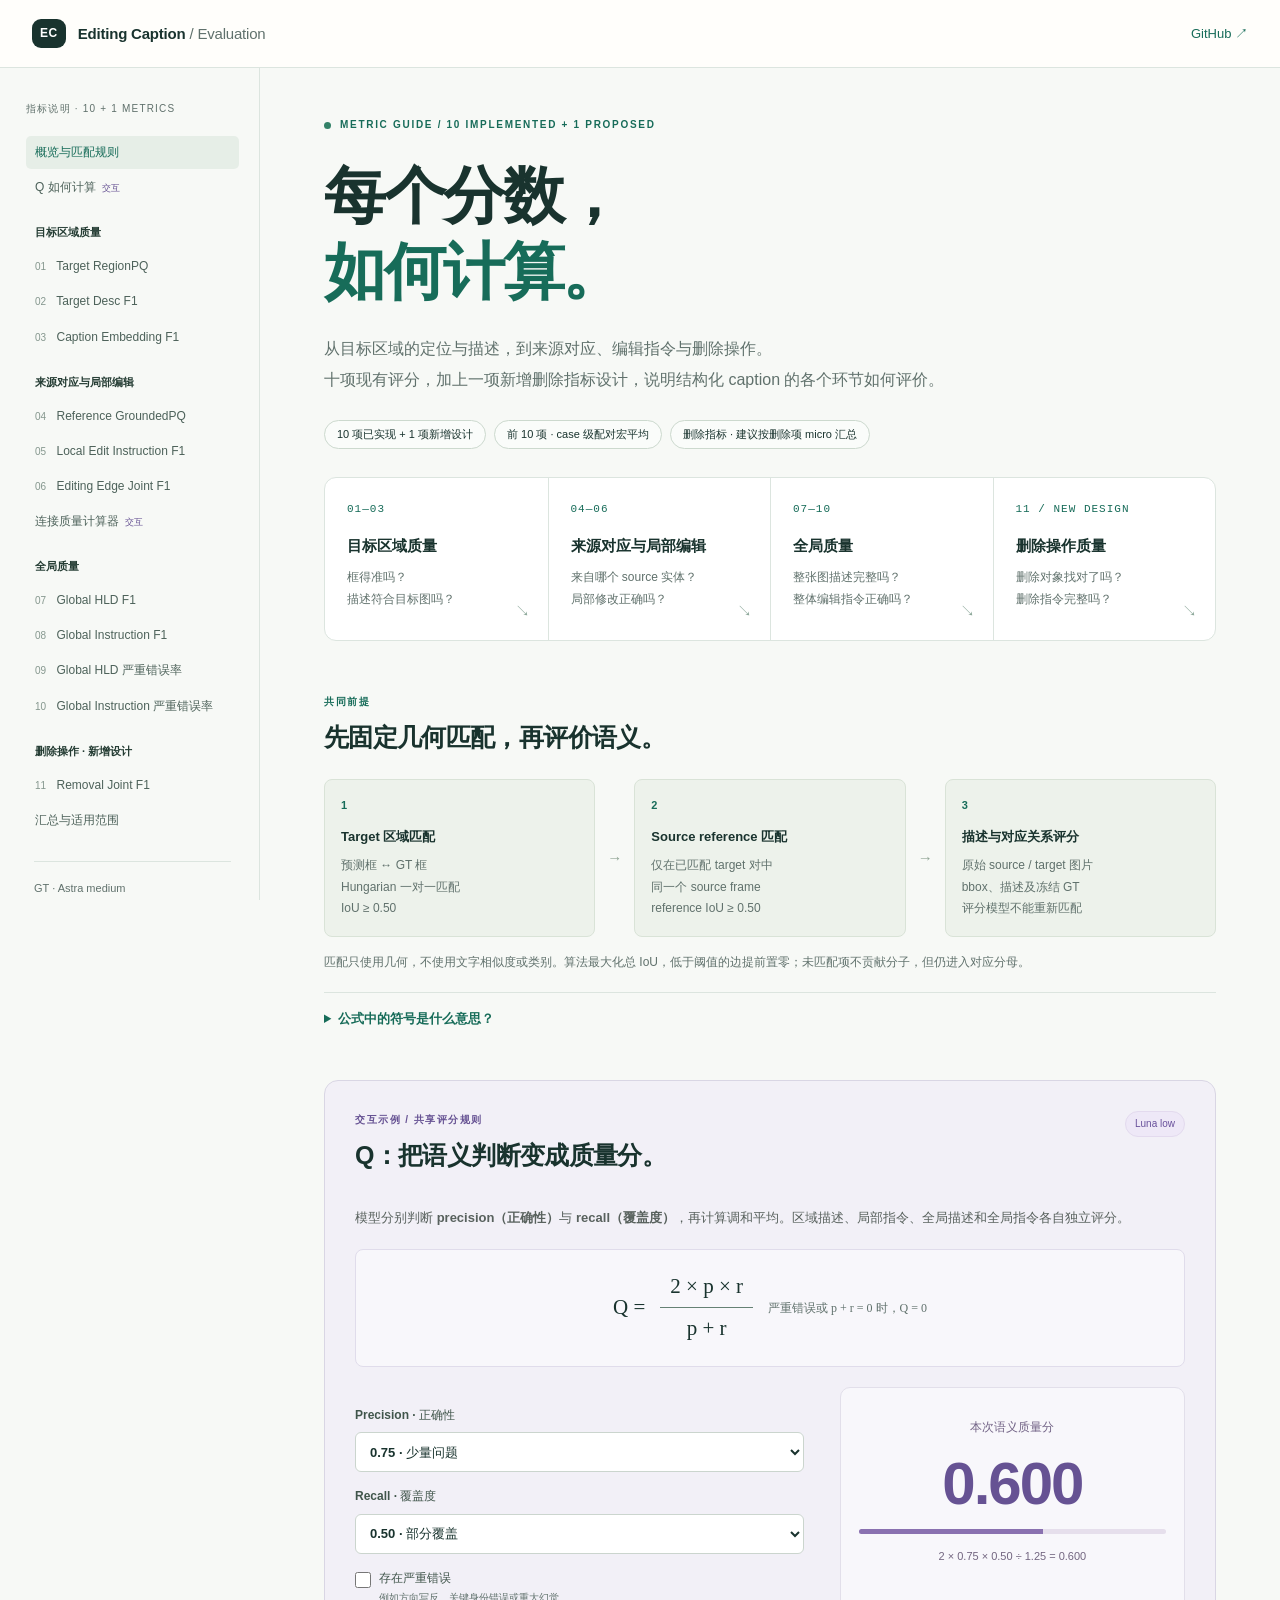
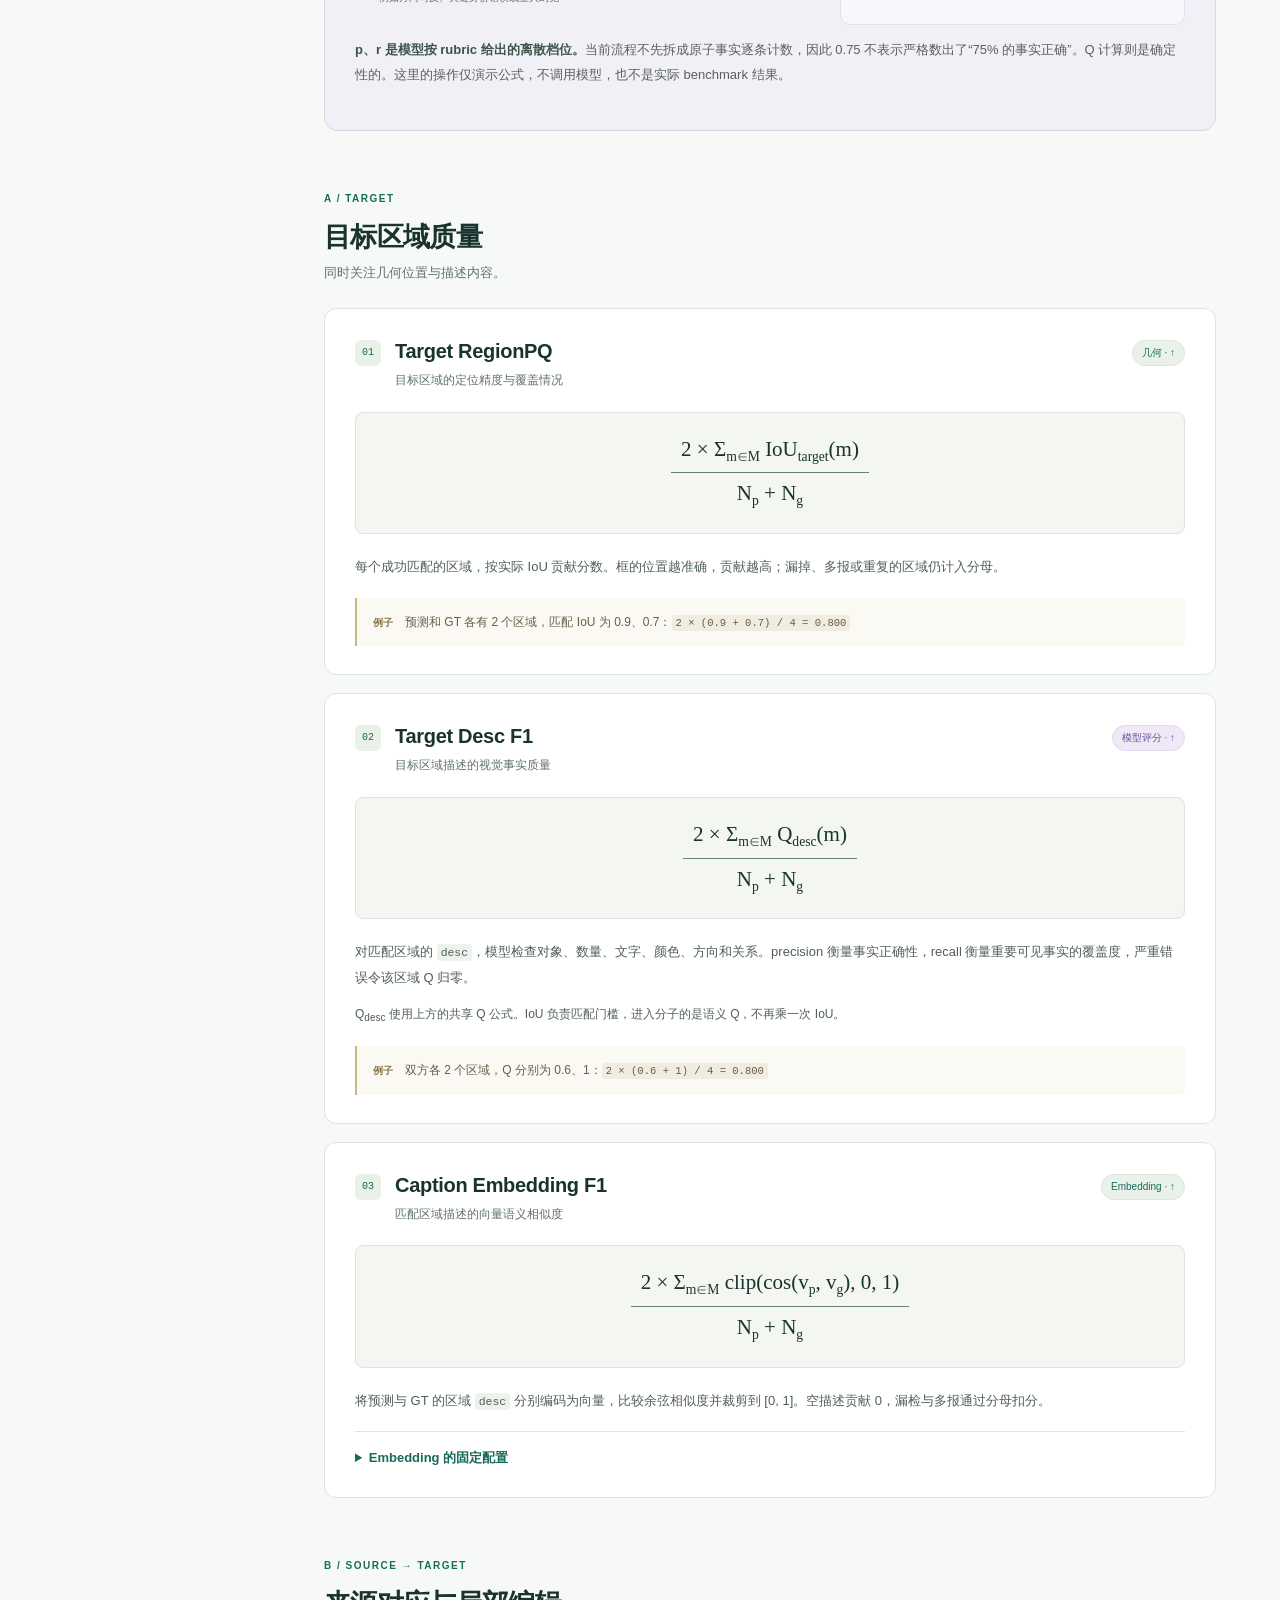
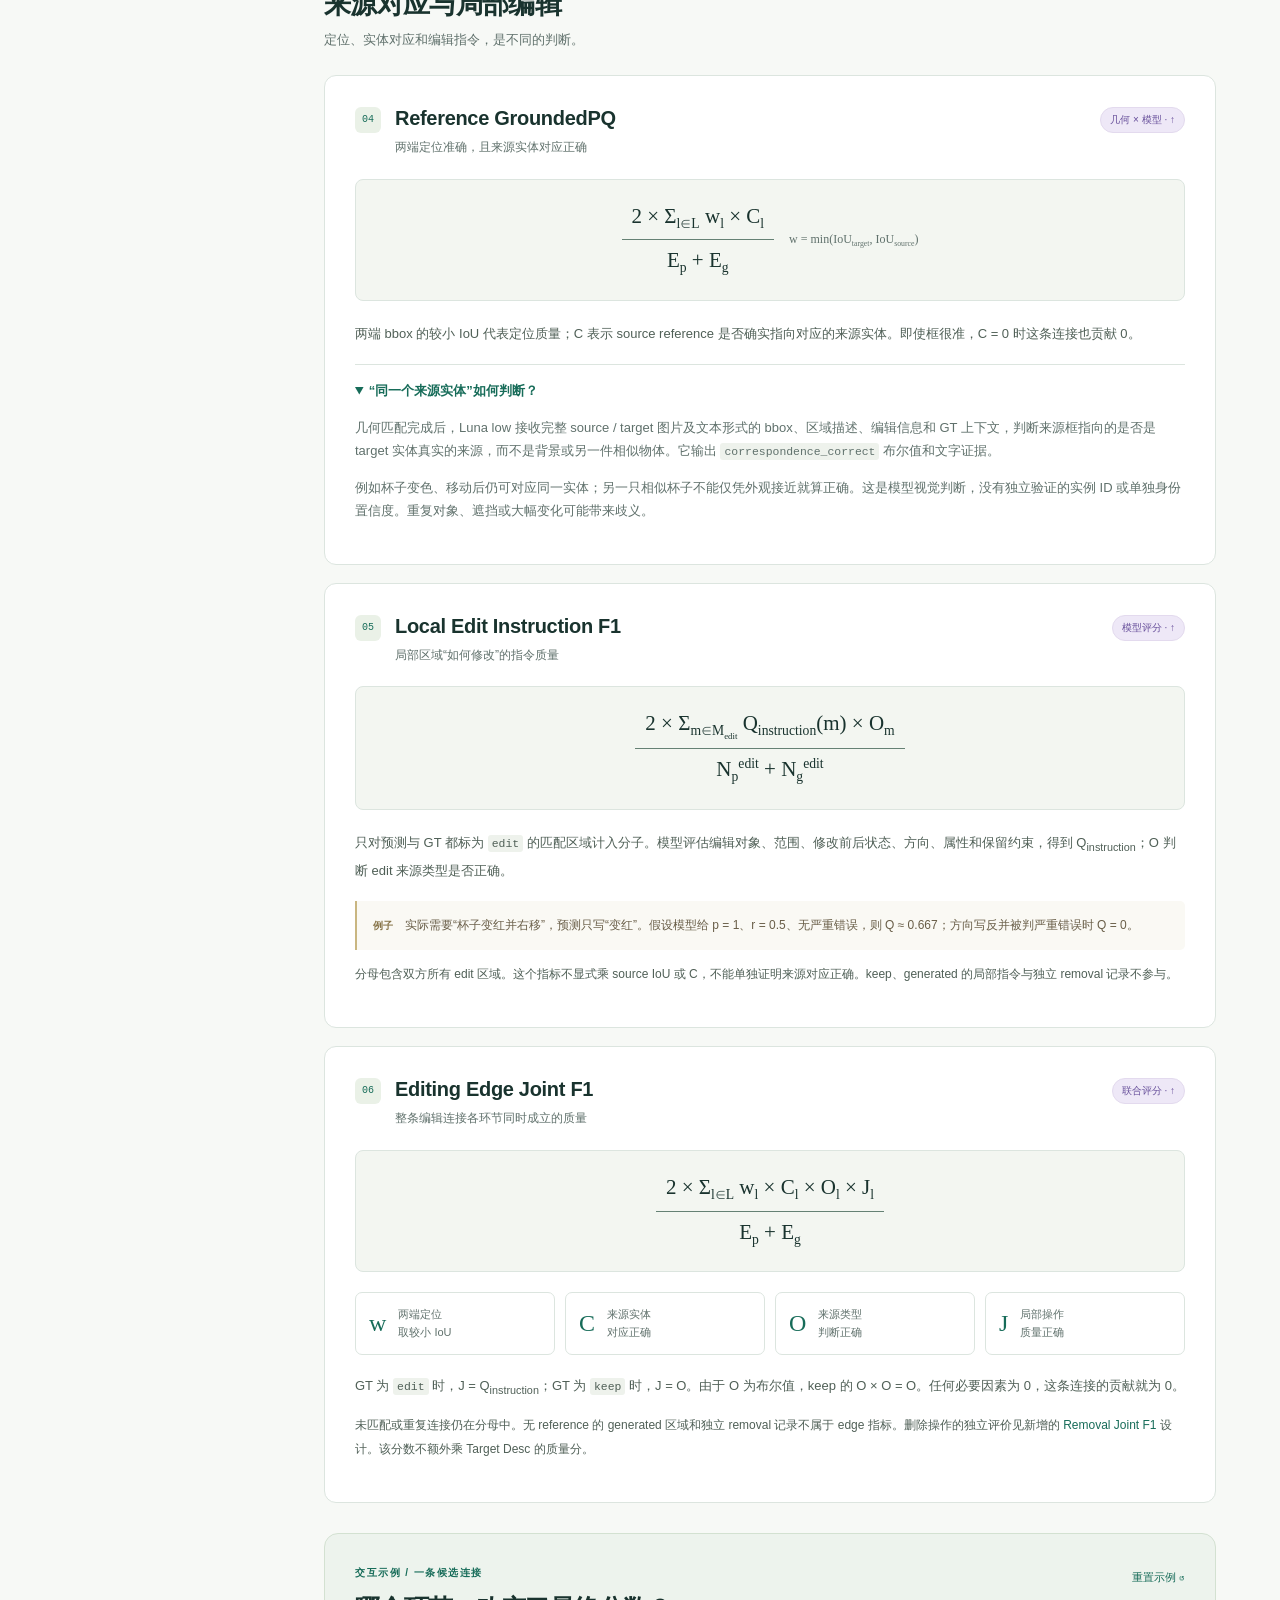
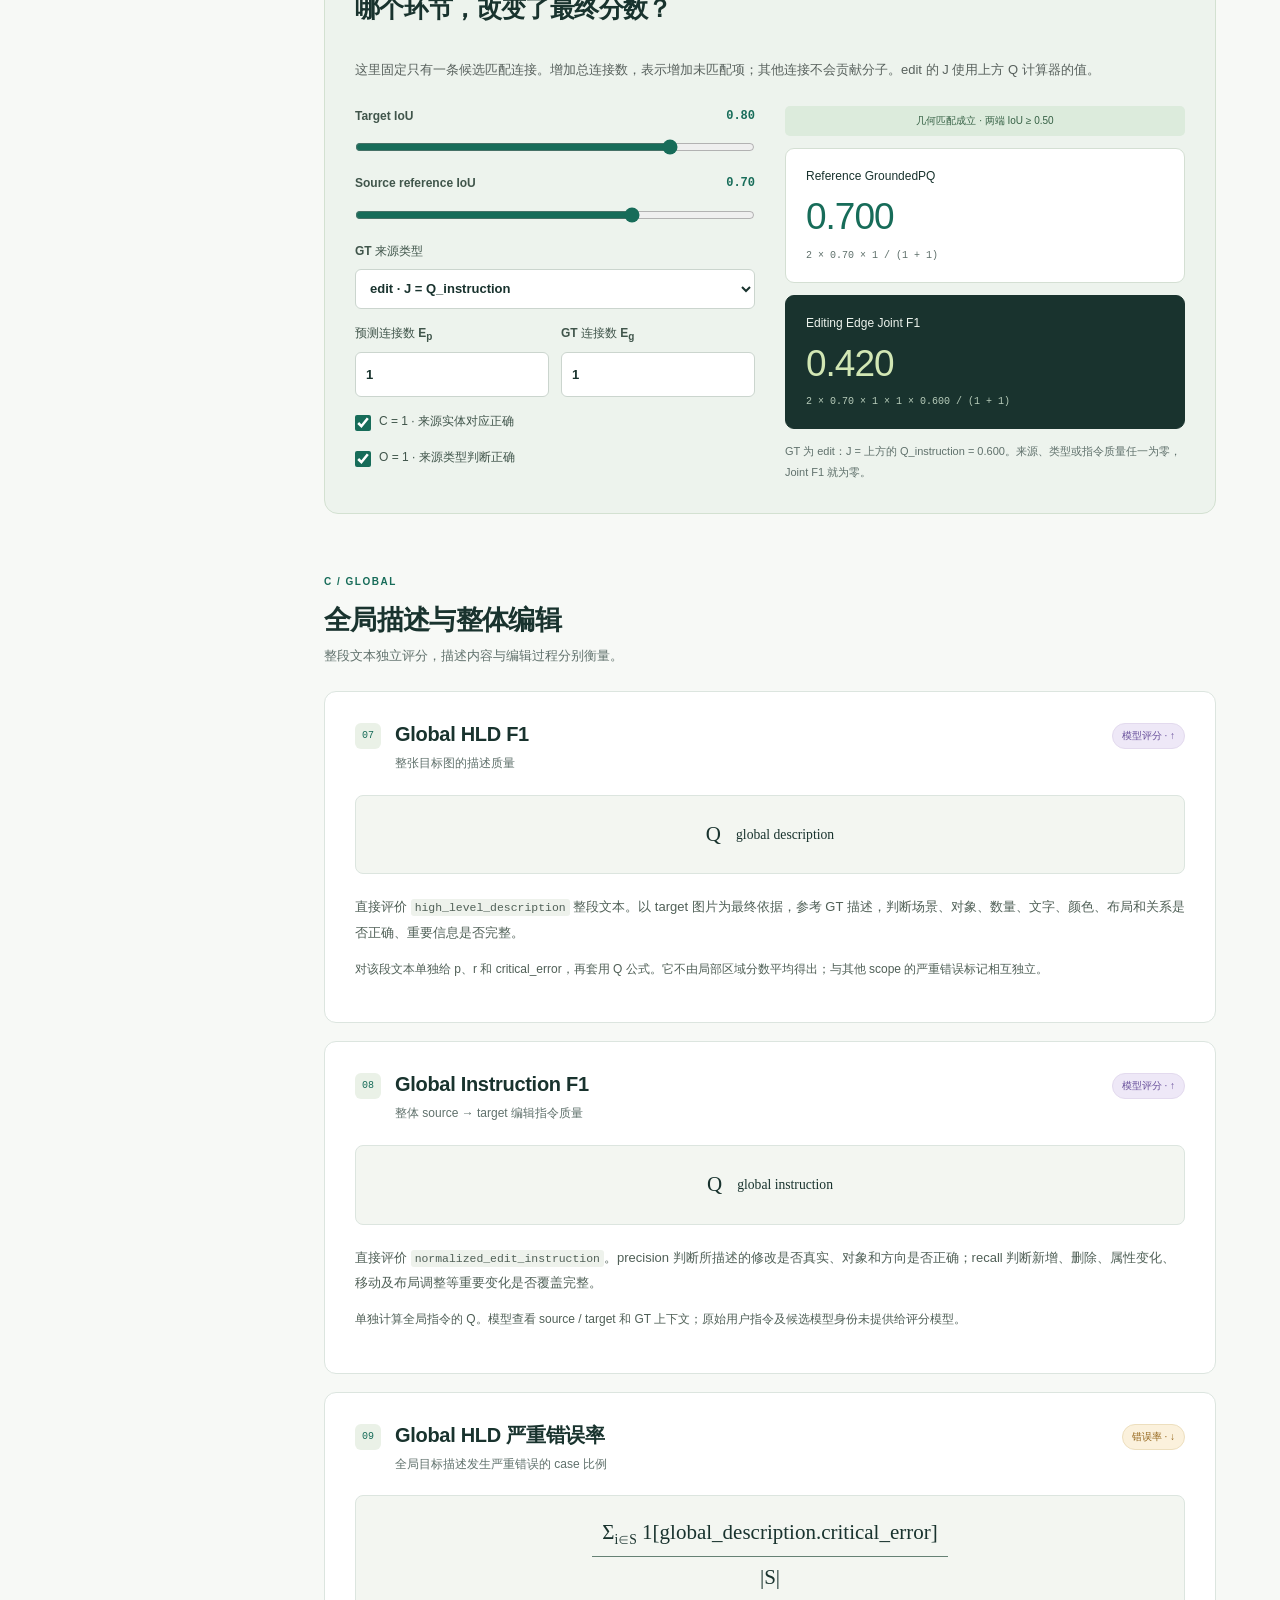
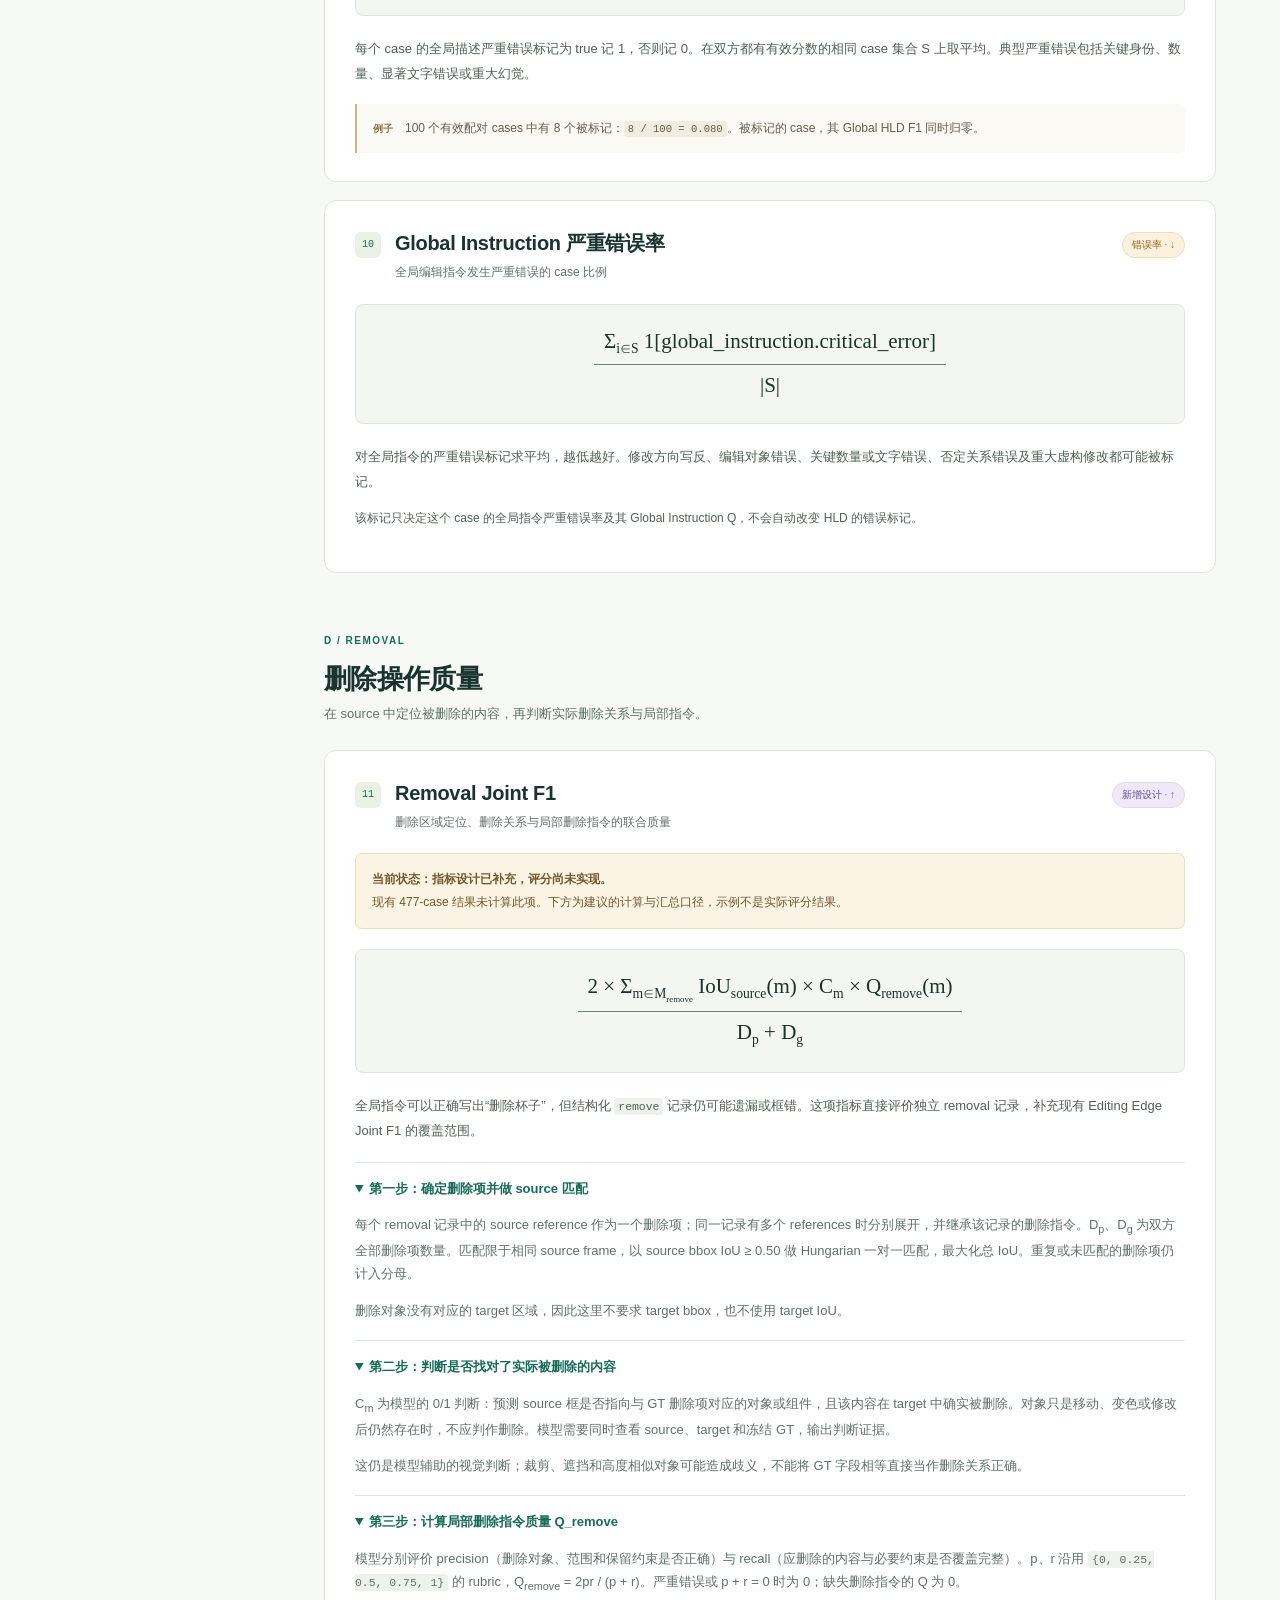
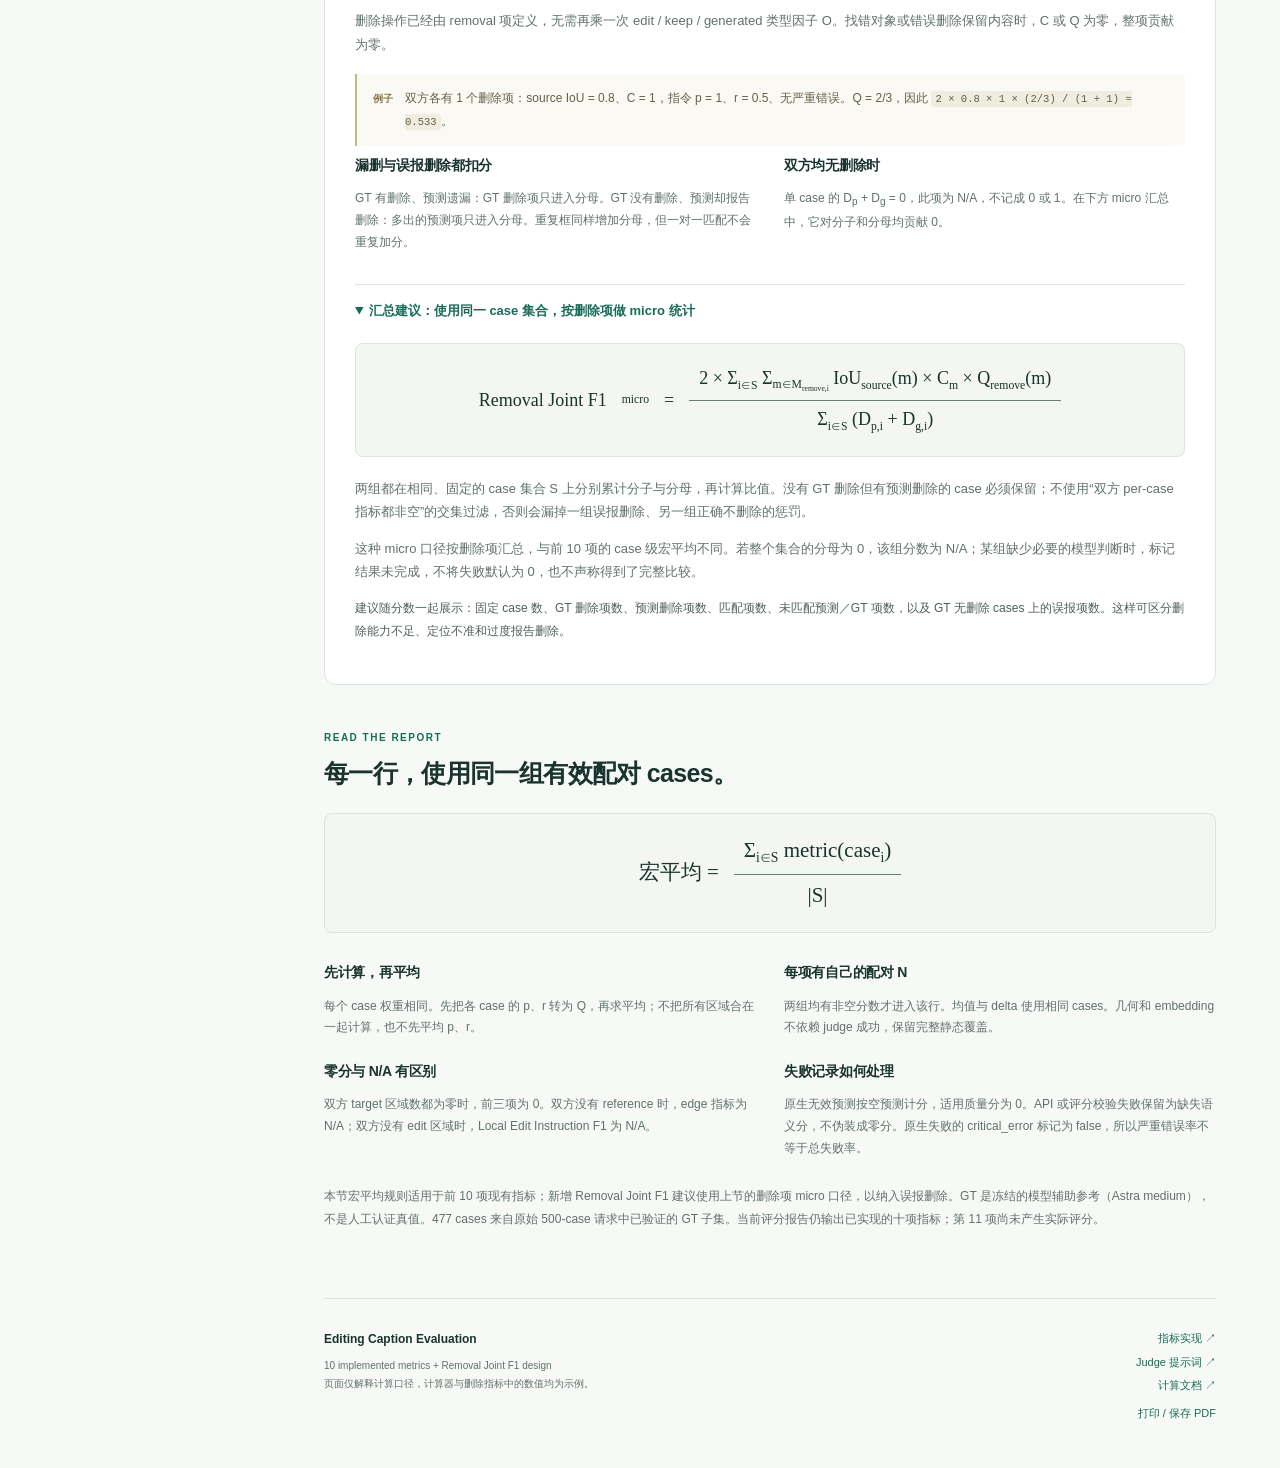
==== commit 81dd663f: "Document proposed Removal Joint F1 in the metric guide" ====
--- a/site/index.html
+++ b/site/index.html
@@ -3,8 +3,8 @@
 <head>
   <meta charset="utf-8">
   <meta name="viewport" content="width=device-width, initial-scale=1">
-  <meta name="description" content="Editing Caption 最终十项评分指标：计算公式、匹配规则、视觉评分标准及交互示例。">
-  <title>Editing Caption · 十项评分指标</title>
+  <meta name="description" content="Editing Caption 十一项指标说明：十项现有评分与新增 Removal Joint F1 设计，包含计算公式、匹配规则及交互示例。">
+  <title>Editing Caption · 十一项指标说明</title>
   <link rel="stylesheet" href="style.css">
   <script src="app.js" defer></script>
 </head>
@@ -16,7 +16,7 @@
 </header>
 <div class="shell">
   <aside class="sidebar">
-    <p class="nav-label">指标说明 · 10 METRICS</p>
+    <p class="nav-label">指标说明 · 10 + 1 METRICS</p>
     <nav aria-label="页面目录">
       <a href="#overview">概览与匹配规则</a>
       <a href="#quality">Q 如何计算 <span class="nav-tag">交互</span></a>
@@ -34,20 +34,23 @@
       <a href="#global-instruction"><span>08</span> Global Instruction F1</a>
       <a href="#hld-error"><span>09</span> Global HLD 严重错误率</a>
       <a href="#instruction-error"><span>10</span> Global Instruction 严重错误率</a>
+      <span class="nav-group">删除操作 · 新增设计</span>
+      <a href="#removal-joint"><span>11</span> Removal Joint F1</a>
       <a href="#aggregation">汇总与适用范围</a>
     </nav>
     <div class="sidebar-note">GT · Astra medium<br>Judge · Luna low<br><span>477 cases · paired evaluation</span></div>
   </aside>
   <main id="main">
     <section id="overview" class="hero">
-      <div class="eyebrow"><span class="dot"></span> FINAL METRIC SELECTION / 2026.10.08</div>
+      <div class="eyebrow"><span class="dot"></span> METRIC GUIDE / 10 IMPLEMENTED + 1 PROPOSED</div>
       <h1>每个分数，<br><em>如何计算。</em></h1>
-      <p class="lead">从目标区域的定位与描述，到来源对应和编辑指令。<br class="desktop">这十项指标，分别回答结构化 caption 是否准确、完整，以及编辑关系是否成立。</p>
-      <div class="hero-chips"><span>10 项最终指标</span><span>先逐 case 计算，再配对平均</span><span>8 项 ↑ · 2 项 ↓</span></div>
+      <p class="lead">从目标区域的定位与描述，到来源对应、编辑指令与删除操作。<br class="desktop">十项现有评分，加上一项新增删除指标设计，说明结构化 caption 的各个环节如何评价。</p>
+      <div class="hero-chips"><span>10 项已实现 + 1 项新增设计</span><span>前 10 项 · case 级配对宏平均</span><span>删除指标 · 建议按删除项 micro 汇总</span></div>
       <div class="overview-grid">
         <a href="#region-pq"><span class="overview-num">01—03</span><strong>目标区域质量</strong><p>框得准吗？<br>描述符合目标图吗？</p><span class="arrow">↘</span></a>
         <a href="#grounded-pq"><span class="overview-num">04—06</span><strong>来源对应与局部编辑</strong><p>来自哪个 source 实体？<br>局部修改正确吗？</p><span class="arrow">↘</span></a>
         <a href="#global-hld"><span class="overview-num">07—10</span><strong>全局质量</strong><p>整张图描述完整吗？<br>整体编辑指令正确吗？</p><span class="arrow">↘</span></a>
+        <a href="#removal-joint"><span class="overview-num">11 / NEW DESIGN</span><strong>删除操作质量</strong><p>删除对象找对了吗？<br>删除指令完整吗？</p><span class="arrow">↘</span></a>
       </div>
     </section>
 
@@ -128,7 +131,7 @@
       <div class="formula"><span class="fraction"><span>2 × Σ<sub>l∈L</sub> w<sub>l</sub> × C<sub>l</sub> × O<sub>l</sub> × J<sub>l</sub></span><span>E<sub>p</sub> + E<sub>g</sub></span></span></div>
       <div class="factor-grid"><div><b>w</b><span>两端定位<br>取较小 IoU</span></div><div><b>C</b><span>来源实体<br>对应正确</span></div><div><b>O</b><span>来源类型<br>判断正确</span></div><div><b>J</b><span>局部操作<br>质量正确</span></div></div>
       <p>GT 为 <code>edit</code> 时，J = Q<sub>instruction</sub>；GT 为 <code>keep</code> 时，J = O。由于 O 为布尔值，keep 的 O × O = O。任何必要因素为 0，这条连接的贡献就为 0。</p>
-      <p class="note">未匹配或重复连接仍在分母中。无 reference 的 generated 区域和独立 removal 记录不属于 edge 指标。该分数不额外乘 Target Desc 的质量分。</p>
+      <p class="note">未匹配或重复连接仍在分母中。无 reference 的 generated 区域和独立 removal 记录不属于 edge 指标。删除操作的独立评价见新增的 <a href="#removal-joint">Removal Joint F1</a> 设计。该分数不额外乘 Target Desc 的质量分。</p>
     </article>
 
     <section id="joint-lab" class="lab joint-lab">
@@ -178,6 +181,28 @@
       <p class="note">该标记只决定这个 case 的全局指令严重错误率及其 Global Instruction Q，不会自动改变 HLD 的错误标记。</p>
     </article>
 
+    <div class="group-heading"><span>D / REMOVAL</span><h2>删除操作质量</h2><p>在 source 中定位被删除的内容，再判断实际删除关系与局部指令。</p></div>
+    <article id="removal-joint" class="metric" data-metric="removal_joint_f1" data-status="proposed">
+      <div class="metric-heading"><span class="metric-number">11</span><div><h3>Removal Joint F1</h3><p>删除区域定位、删除关系与局部删除指令的联合质量</p></div><span class="badge purple">新增设计 · ↑</span></div>
+      <div class="proposal-note"><strong>当前状态：指标设计已补充，评分尚未实现。</strong>现有 477-case 结果未计算此项。下方为建议的计算与汇总口径，示例不是实际评分结果。</div>
+      <div class="formula"><span class="fraction"><span>2 × Σ<sub>m∈M<sub>remove</sub></sub> IoU<sub>source</sub>(m) × C<sub>m</sub> × Q<sub>remove</sub>(m)</span><span>D<sub>p</sub> + D<sub>g</sub></span></span></div>
+      <p>全局指令可以正确写出“删除杯子”，但结构化 <code>remove</code> 记录仍可能遗漏或框错。这项指标直接评价独立 removal 记录，补充现有 Editing Edge Joint F1 的覆盖范围。</p>
+      <details open><summary>第一步：确定删除项并做 source 匹配</summary><p>每个 removal 记录中的 source reference 作为一个删除项；同一记录有多个 references 时分别展开，并继承该记录的删除指令。D<sub>p</sub>、D<sub>g</sub> 为双方全部删除项数量。匹配限于相同 source frame，以 source bbox IoU ≥ 0.50 做 Hungarian 一对一匹配，最大化总 IoU。重复或未匹配的删除项仍计入分母。</p><p>删除对象没有对应的 target 区域，因此这里不要求 target bbox，也不使用 target IoU。</p></details>
+      <details open><summary>第二步：判断是否找对了实际被删除的内容</summary><p>C<sub>m</sub> 为模型的 0/1 判断：预测 source 框是否指向与 GT 删除项对应的对象或组件，且该内容在 target 中确实被删除。对象只是移动、变色或修改后仍然存在时，不应判作删除。模型需要同时查看 source、target 和冻结 GT，输出判断证据。</p><p>这仍是模型辅助的视觉判断；裁剪、遮挡和高度相似对象可能造成歧义，不能将 GT 字段相等直接当作删除关系正确。</p></details>
+      <details open><summary>第三步：计算局部删除指令质量 Q_remove</summary><p>模型分别评价 precision（删除对象、范围和保留约束是否正确）与 recall（应删除的内容与必要约束是否覆盖完整）。p、r 沿用 <code>{0, 0.25, 0.5, 0.75, 1}</code> 的 rubric，Q<sub>remove</sub> = 2pr / (p + r)。严重错误或 p + r = 0 时为 0；缺失删除指令的 Q 为 0。</p><p>删除操作已经由 removal 项定义，无需再乘一次 edit / keep / generated 类型因子 O。找错对象或错误删除保留内容时，C 或 Q 为零，整项贡献为零。</p></details>
+      <div class="example"><b>例子</b><span>双方各有 1 个删除项：source IoU = 0.8、C = 1，指令 p = 1、r = 0.5、无严重错误。Q = 2/3，因此 <code>2 × 0.8 × 1 × (2/3) / (1 + 1) ≈ 0.533</code>。</span></div>
+      <div class="reading-grid">
+        <div><h3>漏删与误报删除都扣分</h3><p>GT 有删除、预测遗漏：GT 删除项只进入分母。GT 没有删除、预测却报告删除：多出的预测项只进入分母。重复框同样增加分母，但一对一匹配不会重复加分。</p></div>
+        <div><h3>双方均无删除时</h3><p>单 case 的 D<sub>p</sub> + D<sub>g</sub> = 0，此项为 N/A，不记成 0 或 1。在下方 micro 汇总中，它对分子和分母均贡献 0。</p></div>
+      </div>
+      <details open><summary>汇总建议：使用同一 case 集合，按删除项做 micro 统计</summary>
+        <div class="formula">Removal Joint F1<sub>micro</sub> = <span class="fraction"><span>2 × Σ<sub>i∈S</sub> Σ<sub>m∈M<sub>remove,i</sub></sub> IoU<sub>source</sub>(m) × C<sub>m</sub> × Q<sub>remove</sub>(m)</span><span>Σ<sub>i∈S</sub> (D<sub>p,i</sub> + D<sub>g,i</sub>)</span></span></div>
+        <p>两组都在相同、固定的 case 集合 S 上分别累计分子与分母，再计算比值。没有 GT 删除但有预测删除的 case 必须保留；不使用“双方 per-case 指标都非空”的交集过滤，否则会漏掉一组误报删除、另一组正确不删除的惩罚。</p>
+        <p>这种 micro 口径按删除项汇总，与前 10 项的 case 级宏平均不同。若整个集合的分母为 0，该组分数为 N/A；某组缺少必要的模型判断时，标记结果未完成，不将失败默认为 0，也不声称得到了完整比较。</p>
+      </details>
+      <p class="note">建议随分数一起展示：固定 case 数、GT 删除项数、预测删除项数、匹配项数、未匹配预测／GT 项数，以及 GT 无删除 cases 上的误报项数。这样可区分删除能力不足、定位不准和过度报告删除。</p>
+    </article>
+
     <section id="aggregation" class="foundation">
       <div class="section-kicker">READ THE REPORT</div><h2>每一行，使用同一组有效配对 cases。</h2>
       <div class="formula">宏平均 = <span class="fraction"><span>Σ<sub>i∈S</sub> metric(case<sub>i</sub>)</span><span>|S|</span></span></div>
@@ -187,10 +212,10 @@
         <div><h3>零分与 N/A 有区别</h3><p>双方 target 区域数都为零时，前三项为 0。双方没有 reference 时，edge 指标为 N/A；双方没有 edit 区域时，Local Edit Instruction F1 为 N/A。</p></div>
         <div><h3>失败记录如何处理</h3><p>原生无效预测按空预测计分，适用质量分为 0。API 或评分校验失败保留为缺失语义分，不伪装成零分。原生失败的 critical_error 标记为 false，所以严重错误率不等于总失败率。</p></div>
       </div>
-      <p class="note">GT 是冻结的模型辅助参考（Astra medium），不是人工认证真值。477 cases 来自原始 500-case 请求中已验证的 GT 子集。最终报告只展示选定十项指标；底层审计产物保留原冻结评分字段，便于复核。</p>
+      <p class="note">本节宏平均规则适用于前 10 项现有指标；新增 Removal Joint F1 建议使用上节的删除项 micro 口径，以纳入误报删除。GT 是冻结的模型辅助参考（Astra medium），不是人工认证真值。477 cases 来自原始 500-case 请求中已验证的 GT 子集。当前评分报告仍输出已实现的十项指标；第 11 项尚未产生实际评分。</p>
     </section>
     <footer>
-      <div><strong>Editing Caption Evaluation</strong><p>10 metrics · selected-ten-v1<br>页面仅解释计算口径，计算器中的数值均为示例。</p></div>
+      <div><strong>Editing Caption Evaluation</strong><p>10 implemented metrics + Removal Joint F1 design<br>页面仅解释计算口径，计算器与删除指标中的数值均为示例。</p></div>
       <div class="footer-links"><a href="https://github.com/grantzhang-code/editing-caption-evaluation/blob/main/benchmark/metrics.py" target="_blank" rel="noopener">指标实现 ↗</a><a href="https://github.com/grantzhang-code/editing-caption-evaluation/blob/main/benchmark/bench_contracts.py" target="_blank" rel="noopener">Judge 提示词 ↗</a><a href="https://github.com/grantzhang-code/editing-caption-evaluation/blob/main/docs/metrics.md" target="_blank" rel="noopener">计算文档 ↗</a><button class="text-button" type="button" id="print-page">打印 / 保存 PDF</button></div>
     </footer>
   </main>
--- a/site/style.css
+++ b/site/style.css
@@ -1,8 +1,10 @@
 :root{--ink:#19332e;--muted:#60716c;--green:#176c59;--line:#dce5df;--paper:#f7f9f6;--purple:#665293;--amber:#936418}
-*{box-sizing:border-box}html{scroll-behavior:smooth;scroll-padding-top:90px}body{margin:0;color:var(--ink);background:var(--paper);font-family:Inter,-apple-system,BlinkMacSystemFont,"Segoe UI","Noto Sans CJK SC","Microsoft YaHei",sans-serif;font-size:15px;line-height:1.8}a{color:var(--green);text-decoration:none}a:hover{text-decoration:underline}button,input,select{font:inherit}button,a,input,select,summary{touch-action:manipulation}:focus-visible{outline:3px solid #8c72be;outline-offset:4px}button{cursor:pointer}.skip{position:fixed;top:-100px;left:16px;z-index:10;background:white;padding:10px}.skip:focus{top:10px}.topbar{height:68px;background:#fffefbeF;border-bottom:1px solid var(--line);position:sticky;top:0;z-index:5;display:flex;align-items:center;justify-content:space-between;padding:0 32px;backdrop-filter:blur(12px)}.brand{display:flex;align-items:center;gap:12px;color:var(--ink);font-size:15px;font-weight:650;letter-spacing:-.2px}.brand:hover{text-decoration:none}.brand-icon{background:var(--ink);color:#fff;border-radius:9px;font-size:12px;letter-spacing:.5px;padding:4px 8px}.brand-light{color:var(--muted);font-weight:400}.repo-link{font-size:13px}.shell{display:grid;grid-template-columns:260px minmax(0,1fr);max-width:1450px;margin:auto}.sidebar{position:sticky;top:68px;height:calc(100vh - 68px);overflow-y:auto;padding:32px 20px 30px 26px;border-right:1px solid var(--line);font-size:12px}.nav-label{font-size:10px;color:var(--muted);letter-spacing:1.2px;margin:0 0 18px}.sidebar nav{display:flex;flex-direction:column;gap:2px}.sidebar nav a{padding:7px 9px;border-radius:5px;color:#4d625a;line-height:1.6}.sidebar nav a:hover,.sidebar nav a.active{background:#e6eee7;color:var(--green);text-decoration:none}.sidebar nav a span:not(.nav-tag){color:#85978e;font-size:10px;margin-right:7px}.nav-group{font-weight:650;margin:17px 9px 5px;color:#243c33;font-size:11px}.nav-tag{font-size:9px;color:var(--purple);margin-left:3px}.sidebar-note{border-top:1px solid var(--line);margin:24px 8px 0;padding-top:16px;color:#60716c;line-height:1.9;font-size:11px}.sidebar-note span{color:#7f8984}main{max-width:1100px;padding:48px 64px 0;min-width:0}.eyebrow{font-size:10px;letter-spacing:1.7px;font-weight:600;color:var(--green);display:flex;align-items:center;gap:9px}.dot{display:inline-block;background:#338268;width:7px;height:7px;border-radius:50%}h1{font-size:62px;line-height:1.22;letter-spacing:-2.5px;font-weight:600;margin:24px 0}h1 em{font-style:normal;color:var(--green)}.lead{font-size:16px;color:var(--muted);line-height:1.95;max-width:730px}.hero-chips{display:flex;gap:8px;flex-wrap:wrap;margin:24px 0 28px}.hero-chips span{font-size:11px;border:1px solid #ccd9ce;border-radius:30px;padding:4px 12px;background:#ffffff60}.overview-grid{display:grid;grid-template-columns:repeat(3,1fr);border:1px solid var(--line);border-radius:12px;background:#fff;overflow:hidden;margin-bottom:48px}.overview-grid>a{padding:22px;position:relative;color:var(--ink);transition:background .15s}.overview-grid>a:hover{background:#edf4ec;text-decoration:none}.overview-grid>a+a{border-left:1px solid var(--line)}.overview-num{display:block;color:var(--green);font-family:monospace;font-size:11px;letter-spacing:1px;margin-bottom:12px}.overview-grid strong{font-size:15px;font-weight:600}.overview-grid p{font-size:12px;color:var(--muted);line-height:1.8;margin:8px 0}.arrow{position:absolute;right:18px;bottom:16px;color:#8ea99b}.foundation{padding:4px 0 36px}.section-kicker{color:var(--green);font-size:10px;font-weight:700;letter-spacing:1.5px;margin-bottom:8px}h2{font-size:25px;font-weight:600;letter-spacing:-.65px;line-height:1.5;margin:0 0 18px}h3{font-size:20px;line-height:1.4;margin:0;font-weight:600;letter-spacing:-.3px}p{margin:13px 0}.pipeline{display:flex;align-items:stretch;margin:22px 0 14px;gap:12px}.pipeline>div{flex:1;background:#edf2eb;border:1px solid #d9e3d7;border-radius:8px;padding:16px;min-width:0}.pipeline b{display:block;color:var(--green);font-size:11px;margin-bottom:9px}.pipeline strong{font-size:13px;display:block}.pipeline p{font-size:12px;color:var(--muted);margin:7px 0 0}.pipeline-arrow{align-self:center;color:#92a696}.note{color:var(--muted);font-size:12px;line-height:1.9}.note strong{color:#3d544b;font-weight:600}details{border-top:1px solid var(--line);padding-top:14px;margin-top:18px;font-size:13px}summary{cursor:pointer;font-weight:600;color:var(--green)}details p{font-size:13px;color:var(--muted)}dl{display:grid;grid-template-columns:120px 1fr;gap:10px 18px;font-size:12px;margin-bottom:0}dt{font-weight:600;font-family:monospace}dd{margin:0;color:var(--muted)}.lab{border:1px solid #d9d6e4;border-radius:14px;background:#f2f0f7;padding:30px;margin:14px 0 42px}.lab-header{display:flex;justify-content:space-between;align-items:flex-start;gap:15px}.lab .section-kicker{color:var(--purple)}.lab>p{font-size:13px;color:#58615d}.badge{display:inline-block;font-size:10px;line-height:1.6;font-weight:500;white-space:nowrap;padding:4px 9px;border-radius:20px;background:#e9f1ea;color:var(--green);border:1px solid #dce8dc}.badge.purple{color:#68509b;background:#eee8f7;border-color:#e3daee}.badge.amber{color:var(--amber);background:#fbf1dc;border-color:#eddfbe}.formula{border:1px solid var(--line);background:#f3f6f1;display:flex;align-items:center;justify-content:center;gap:15px;padding:21px 16px;border-radius:8px;font-family:"Cambria Math",Cambria,Georgia,"Noto Sans CJK SC",serif;font-size:21px;line-height:1.7;margin:20px 0;flex-wrap:wrap;text-align:center;overflow-wrap:anywhere}.lab .formula{background:#ffffff80;border-color:#e0dceb}.fraction{display:inline-flex;flex-direction:column;align-items:stretch;text-align:center;line-height:1.5;max-width:100%}.fraction>span:first-child{padding:0 10px 5px;border-bottom:1px solid #658174}.fraction>span:last-child{padding:5px 10px 0}.formula-aside{display:block;font-size:12px;line-height:1.9;color:var(--muted);font-family:inherit}.formula sub,.formula sup{font-size:65%}.quality-grid{display:grid;grid-template-columns:1.3fr 1fr;gap:36px;align-items:center}.controls{display:flex;flex-direction:column;gap:14px}.controls label{font-size:12px;color:#40554b;font-weight:550;display:block}.controls select,.controls input[type=number]{width:100%;border:1px solid #cbd5ce;background:#fff;border-radius:6px;padding:10px;margin-top:6px;color:var(--ink);font-size:13px;min-height:40px}.controls .check{display:flex;align-items:flex-start;gap:8px;font-weight:400}.check input{accent-color:var(--green);width:16px;height:16px;margin:4px 0 0;flex-shrink:0}.check small{display:block;font-size:10px;color:var(--muted);font-weight:400}.q-result{text-align:center;background:#ffffff75;border-radius:10px;border:1px solid #e2dfea;padding:24px 18px}.q-result>span{font-size:12px;color:#716285}.q-result output{display:block;font-variant-numeric:tabular-nums;font-size:60px;font-weight:550;color:var(--purple);line-height:1.5;letter-spacing:-2px}.q-result p{font-size:11px;color:#736680;min-height:40px}.meter{height:5px;border-radius:9px;background:#e6dfec;overflow:hidden}.meter>div{background:#8a71b0;height:100%;transition:width .2s}.group-heading{margin:52px 0 24px}.group-heading>span{font-size:10px;letter-spacing:1.5px;color:var(--green);font-weight:650}.group-heading h2{margin:7px 0 3px;font-size:27px}.group-heading p{font-size:13px;color:var(--muted);margin:0}.metric{padding:28px 30px;border:1px solid var(--line);background:#fff;border-radius:12px;margin:0 0 18px;scroll-margin-top:88px}.metric-heading{display:flex;gap:14px;align-items:flex-start}.metric-number{width:26px;min-width:26px;height:26px;line-height:26px;background:#eaf1e7;color:var(--green);border-radius:6px;font-size:10px;text-align:center;margin-top:3px;font-family:monospace}.metric-heading>div{flex:1;min-width:0}.metric-heading p{margin:5px 0 0;font-size:12px;color:var(--muted)}.metric-heading .badge{margin-top:3px}.metric>p{font-size:13px;color:#506057;line-height:1.95}.metric>.note{font-size:12px}.example{display:flex;gap:12px;padding:13px 16px;background:#faf9f4;border-left:2px solid #c9b681;border-radius:0 5px 5px 0;font-size:12px;color:#695e48;line-height:1.9;margin-top:18px}.example b{font-size:10px;white-space:nowrap;color:#877448;font-weight:600;margin-top:2px}code{font-family:"SFMono-Regular",Consolas,"Liberation Mono",monospace;font-size:.88em;background:#eef2ec;border-radius:3px;padding:2px 4px;overflow-wrap:anywhere}.example code{background:#f0ece0}.factor-grid{display:grid;grid-template-columns:repeat(4,1fr);gap:10px;margin:18px 0}.factor-grid>div{padding:13px 8px;display:flex;gap:12px;align-items:center;border:1px solid var(--line);border-radius:7px}.factor-grid b{font:24px Georgia,serif;color:var(--green);margin-left:5px}.factor-grid span{font-size:11px;line-height:1.6;color:var(--muted)}.joint-lab{background:#edf3ed;border-color:#d3e1d1;margin-top:30px}.joint-lab .section-kicker{color:var(--green)}.joint-grid{display:grid;grid-template-columns:1fr 1fr;gap:30px;margin-top:24px}.controls input[type=range]{display:block;width:100%;margin:12px 0 4px;accent-color:var(--green)}.controls label>output{float:right;font-family:monospace;color:var(--green)}.count-row{display:grid;grid-template-columns:1fr 1fr;gap:12px}.joint-results{display:flex;flex-direction:column;gap:12px}.match-status{font-size:10px;background:#dcebdc;color:#366145;padding:6px 12px;border-radius:5px;text-align:center}.match-status.fail{background:#f7e6d6;color:#865729}.joint-score{padding:17px 20px;background:#fff;border:1px solid #d4dfd3;border-radius:9px}.joint-score>span{font-size:12px;display:block}.joint-score output{display:block;font-size:37px;line-height:1.6;font-variant-numeric:tabular-nums;letter-spacing:-1px;color:var(--green)}.joint-score small{display:block;font-size:10px;font-family:monospace;color:var(--muted);line-height:1.8}.joint-score.accent{background:var(--ink);color:#edf3ed;border-color:var(--ink)}.joint-score.accent output{color:#d2e7b4}.joint-score.accent small{color:#b6cbb9}.joint-results>.note{margin:0;font-size:11px}.text-button{font-size:11px;color:var(--green);border:0;padding:4px 0;background:none;white-space:nowrap}.text-button:hover{text-decoration:underline}.reading-grid{display:grid;grid-template-columns:1fr 1fr;gap:0 28px}.reading-grid h3{font-size:14px;margin-top:10px}.reading-grid p{font-size:12px;color:var(--muted)}#aggregation{margin:40px 0 18px}footer{border-top:1px solid var(--line);display:flex;justify-content:space-between;gap:28px;padding:30px 0 40px;font-size:12px;color:var(--muted)}footer strong{font-weight:600;color:var(--ink)}footer p{font-size:10px;margin:7px 0}.footer-links{display:flex;flex-direction:column;align-items:flex-end;gap:4px;font-size:11px}
+*{box-sizing:border-box}html{scroll-behavior:smooth;scroll-padding-top:90px}body{margin:0;color:var(--ink);background:var(--paper);font-family:Inter,-apple-system,BlinkMacSystemFont,"Segoe UI","Noto Sans CJK SC","Microsoft YaHei",sans-serif;font-size:15px;line-height:1.8}a{color:var(--green);text-decoration:none}a:hover{text-decoration:underline}button,input,select{font:inherit}button,a,input,select,summary{touch-action:manipulation}:focus-visible{outline:3px solid #8c72be;outline-offset:4px}button{cursor:pointer}.skip{position:fixed;top:-100px;left:16px;z-index:10;background:white;padding:10px}.skip:focus{top:10px}.topbar{height:68px;background:#fffefbeF;border-bottom:1px solid var(--line);position:sticky;top:0;z-index:5;display:flex;align-items:center;justify-content:space-between;padding:0 32px;backdrop-filter:blur(12px)}.brand{display:flex;align-items:center;gap:12px;color:var(--ink);font-size:15px;font-weight:650;letter-spacing:-.2px}.brand:hover{text-decoration:none}.brand-icon{background:var(--ink);color:#fff;border-radius:9px;font-size:12px;letter-spacing:.5px;padding:4px 8px}.brand-light{color:var(--muted);font-weight:400}.repo-link{font-size:13px}.shell{display:grid;grid-template-columns:260px minmax(0,1fr);max-width:1450px;margin:auto}.sidebar{position:sticky;top:68px;height:calc(100vh - 68px);overflow-y:auto;padding:32px 20px 30px 26px;border-right:1px solid var(--line);font-size:12px}.nav-label{font-size:10px;color:var(--muted);letter-spacing:1.2px;margin:0 0 18px}.sidebar nav{display:flex;flex-direction:column;gap:2px}.sidebar nav a{padding:7px 9px;border-radius:5px;color:#4d625a;line-height:1.6}.sidebar nav a:hover,.sidebar nav a.active{background:#e6eee7;color:var(--green);text-decoration:none}.sidebar nav a span:not(.nav-tag){color:#85978e;font-size:10px;margin-right:7px}.nav-group{font-weight:650;margin:17px 9px 5px;color:#243c33;font-size:11px}.nav-tag{font-size:9px;color:var(--purple);margin-left:3px}.sidebar-note{border-top:1px solid var(--line);margin:24px 8px 0;padding-top:16px;color:#60716c;line-height:1.9;font-size:11px}.sidebar-note span{color:#7f8984}main{max-width:1100px;padding:48px 64px 0;min-width:0}.eyebrow{font-size:10px;letter-spacing:1.7px;font-weight:600;color:var(--green);display:flex;align-items:center;gap:9px}.dot{display:inline-block;background:#338268;width:7px;height:7px;border-radius:50%}h1{font-size:62px;line-height:1.22;letter-spacing:-2.5px;font-weight:600;margin:24px 0}h1 em{font-style:normal;color:var(--green)}.lead{font-size:16px;color:var(--muted);line-height:1.95;max-width:730px}.hero-chips{display:flex;gap:8px;flex-wrap:wrap;margin:24px 0 28px}.hero-chips span{font-size:11px;border:1px solid #ccd9ce;border-radius:30px;padding:4px 12px;background:#ffffff60}.overview-grid{display:grid;grid-template-columns:repeat(4,1fr);border:1px solid var(--line);border-radius:12px;background:#fff;overflow:hidden;margin-bottom:48px}.overview-grid>a{padding:22px;position:relative;color:var(--ink);transition:background .15s}.overview-grid>a:hover{background:#edf4ec;text-decoration:none}.overview-grid>a+a{border-left:1px solid var(--line)}.overview-num{display:block;color:var(--green);font-family:monospace;font-size:11px;letter-spacing:1px;margin-bottom:12px}.overview-grid strong{font-size:15px;font-weight:600}.overview-grid p{font-size:12px;color:var(--muted);line-height:1.8;margin:8px 0}.arrow{position:absolute;right:18px;bottom:16px;color:#8ea99b}.foundation{padding:4px 0 36px}.section-kicker{color:var(--green);font-size:10px;font-weight:700;letter-spacing:1.5px;margin-bottom:8px}h2{font-size:25px;font-weight:600;letter-spacing:-.65px;line-height:1.5;margin:0 0 18px}h3{font-size:20px;line-height:1.4;margin:0;font-weight:600;letter-spacing:-.3px}p{margin:13px 0}.pipeline{display:flex;align-items:stretch;margin:22px 0 14px;gap:12px}.pipeline>div{flex:1;background:#edf2eb;border:1px solid #d9e3d7;border-radius:8px;padding:16px;min-width:0}.pipeline b{display:block;color:var(--green);font-size:11px;margin-bottom:9px}.pipeline strong{font-size:13px;display:block}.pipeline p{font-size:12px;color:var(--muted);margin:7px 0 0}.pipeline-arrow{align-self:center;color:#92a696}.note{color:var(--muted);font-size:12px;line-height:1.9}.note strong{color:#3d544b;font-weight:600}details{border-top:1px solid var(--line);padding-top:14px;margin-top:18px;font-size:13px}summary{cursor:pointer;font-weight:600;color:var(--green)}details p{font-size:13px;color:var(--muted)}dl{display:grid;grid-template-columns:120px 1fr;gap:10px 18px;font-size:12px;margin-bottom:0}dt{font-weight:600;font-family:monospace}dd{margin:0;color:var(--muted)}.lab{border:1px solid #d9d6e4;border-radius:14px;background:#f2f0f7;padding:30px;margin:14px 0 42px}.lab-header{display:flex;justify-content:space-between;align-items:flex-start;gap:15px}.lab .section-kicker{color:var(--purple)}.lab>p{font-size:13px;color:#58615d}.badge{display:inline-block;font-size:10px;line-height:1.6;font-weight:500;white-space:nowrap;padding:4px 9px;border-radius:20px;background:#e9f1ea;color:var(--green);border:1px solid #dce8dc}.badge.purple{color:#68509b;background:#eee8f7;border-color:#e3daee}.badge.amber{color:var(--amber);background:#fbf1dc;border-color:#eddfbe}.formula{border:1px solid var(--line);background:#f3f6f1;display:flex;align-items:center;justify-content:center;gap:15px;padding:21px 16px;border-radius:8px;font-family:"Cambria Math",Cambria,Georgia,"Noto Sans CJK SC",serif;font-size:21px;line-height:1.7;margin:20px 0;flex-wrap:wrap;text-align:center;overflow-wrap:anywhere}.lab .formula{background:#ffffff80;border-color:#e0dceb}.fraction{display:inline-flex;flex-direction:column;align-items:stretch;text-align:center;line-height:1.5;max-width:100%}.fraction>span:first-child{padding:0 10px 5px;border-bottom:1px solid #658174}.fraction>span:last-child{padding:5px 10px 0}.formula-aside{display:block;font-size:12px;line-height:1.9;color:var(--muted);font-family:inherit}.formula sub,.formula sup{font-size:65%}.quality-grid{display:grid;grid-template-columns:1.3fr 1fr;gap:36px;align-items:center}.controls{display:flex;flex-direction:column;gap:14px}.controls label{font-size:12px;color:#40554b;font-weight:550;display:block}.controls select,.controls input[type=number]{width:100%;border:1px solid #cbd5ce;background:#fff;border-radius:6px;padding:10px;margin-top:6px;color:var(--ink);font-size:13px;min-height:40px}.controls .check{display:flex;align-items:flex-start;gap:8px;font-weight:400}.check input{accent-color:var(--green);width:16px;height:16px;margin:4px 0 0;flex-shrink:0}.check small{display:block;font-size:10px;color:var(--muted);font-weight:400}.q-result{text-align:center;background:#ffffff75;border-radius:10px;border:1px solid #e2dfea;padding:24px 18px}.q-result>span{font-size:12px;color:#716285}.q-result output{display:block;font-variant-numeric:tabular-nums;font-size:60px;font-weight:550;color:var(--purple);line-height:1.5;letter-spacing:-2px}.q-result p{font-size:11px;color:#736680;min-height:40px}.meter{height:5px;border-radius:9px;background:#e6dfec;overflow:hidden}.meter>div{background:#8a71b0;height:100%;transition:width .2s}.group-heading{margin:52px 0 24px}.group-heading>span{font-size:10px;letter-spacing:1.5px;color:var(--green);font-weight:650}.group-heading h2{margin:7px 0 3px;font-size:27px}.group-heading p{font-size:13px;color:var(--muted);margin:0}.metric{padding:28px 30px;border:1px solid var(--line);background:#fff;border-radius:12px;margin:0 0 18px;scroll-margin-top:88px}.metric-heading{display:flex;gap:14px;align-items:flex-start}.metric-number{width:26px;min-width:26px;height:26px;line-height:26px;background:#eaf1e7;color:var(--green);border-radius:6px;font-size:10px;text-align:center;margin-top:3px;font-family:monospace}.metric-heading>div{flex:1;min-width:0}.metric-heading p{margin:5px 0 0;font-size:12px;color:var(--muted)}.metric-heading .badge{margin-top:3px}.metric>p{font-size:13px;color:#506057;line-height:1.95}.metric>.note{font-size:12px}.example{display:flex;gap:12px;padding:13px 16px;background:#faf9f4;border-left:2px solid #c9b681;border-radius:0 5px 5px 0;font-size:12px;color:#695e48;line-height:1.9;margin-top:18px}.example b{font-size:10px;white-space:nowrap;color:#877448;font-weight:600;margin-top:2px}code{font-family:"SFMono-Regular",Consolas,"Liberation Mono",monospace;font-size:.88em;background:#eef2ec;border-radius:3px;padding:2px 4px;overflow-wrap:anywhere}.example code{background:#f0ece0}.factor-grid{display:grid;grid-template-columns:repeat(4,1fr);gap:10px;margin:18px 0}.factor-grid>div{padding:13px 8px;display:flex;gap:12px;align-items:center;border:1px solid var(--line);border-radius:7px}.factor-grid b{font:24px Georgia,serif;color:var(--green);margin-left:5px}.factor-grid span{font-size:11px;line-height:1.6;color:var(--muted)}.joint-lab{background:#edf3ed;border-color:#d3e1d1;margin-top:30px}.joint-lab .section-kicker{color:var(--green)}.joint-grid{display:grid;grid-template-columns:1fr 1fr;gap:30px;margin-top:24px}.controls input[type=range]{display:block;width:100%;margin:12px 0 4px;accent-color:var(--green)}.controls label>output{float:right;font-family:monospace;color:var(--green)}.count-row{display:grid;grid-template-columns:1fr 1fr;gap:12px}.joint-results{display:flex;flex-direction:column;gap:12px}.match-status{font-size:10px;background:#dcebdc;color:#366145;padding:6px 12px;border-radius:5px;text-align:center}.match-status.fail{background:#f7e6d6;color:#865729}.joint-score{padding:17px 20px;background:#fff;border:1px solid #d4dfd3;border-radius:9px}.joint-score>span{font-size:12px;display:block}.joint-score output{display:block;font-size:37px;line-height:1.6;font-variant-numeric:tabular-nums;letter-spacing:-1px;color:var(--green)}.joint-score small{display:block;font-size:10px;font-family:monospace;color:var(--muted);line-height:1.8}.joint-score.accent{background:var(--ink);color:#edf3ed;border-color:var(--ink)}.joint-score.accent output{color:#d2e7b4}.joint-score.accent small{color:#b6cbb9}.joint-results>.note{margin:0;font-size:11px}.text-button{font-size:11px;color:var(--green);border:0;padding:4px 0;background:none;white-space:nowrap}.text-button:hover{text-decoration:underline}.reading-grid{display:grid;grid-template-columns:1fr 1fr;gap:0 28px}.reading-grid h3{font-size:14px;margin-top:10px}.reading-grid p{font-size:12px;color:var(--muted)}#aggregation{margin:40px 0 18px}footer{border-top:1px solid var(--line);display:flex;justify-content:space-between;gap:28px;padding:30px 0 40px;font-size:12px;color:var(--muted)}footer strong{font-weight:600;color:var(--ink)}footer p{font-size:10px;margin:7px 0}.footer-links{display:flex;flex-direction:column;align-items:flex-end;gap:4px;font-size:11px}
 @media(min-width:1500px){main{padding-top:60px}}
 @media(max-width:1150px){.shell{grid-template-columns:230px minmax(0,1fr)}main{padding:38px 30px 0}.sidebar{padding-left:16px;padding-right:12px}.metric{padding:25px}.metric-heading{gap:10px}.metric-heading h3{font-size:18px}.pipeline{gap:7px}.pipeline>div{padding:13px}.factor-grid>div{gap:8px}.lab{padding:25px}}
 @media(max-width:850px){.shell{display:block}.sidebar{display:none}main{max-width:820px;margin:auto;padding:32px 24px 0}h1{font-size:54px}.topbar{padding:0 24px}.overview-grid{margin-bottom:36px}}
 @media(max-width:560px){body{font-size:14px}.topbar{height:60px;padding:0 16px}.brand{font-size:12px;gap:8px}.brand-light{display:none}.repo-link{font-size:11px}main{padding:28px 16px 0}.eyebrow{font-size:8px;letter-spacing:1.2px}h1{font-size:45px;letter-spacing:-1.5px;margin:20px 0}.lead{font-size:14px}.desktop{display:none}.hero-chips{gap:5px}.hero-chips span{font-size:9px;padding:4px 8px}.overview-grid{grid-template-columns:1fr;margin-bottom:30px}.overview-grid>a{padding:15px 18px}.overview-grid>a+a{border-left:0;border-top:1px solid var(--line)}.overview-num{margin-bottom:5px;font-size:10px}.overview-grid p{margin:3px 0;font-size:11px}.overview-grid p br{display:none}.overview-grid strong{font-size:14px}.pipeline{flex-direction:column;gap:8px}.pipeline>div{display:grid;grid-template-columns:18px 1fr;gap:0 8px;padding:13px 16px}.pipeline b{grid-row:1/3;margin:1px 0}.pipeline strong{grid-column:2}.pipeline p{grid-column:2;margin-top:4px}.pipeline p br{display:none}.pipeline-arrow{display:none}h2,.group-heading h2{font-size:22px}.lab{padding:20px 17px;border-radius:10px}.quality-grid,.joint-grid{grid-template-columns:1fr;gap:20px}.q-result{padding:14px}.q-result output{font-size:48px}.q-result p{min-height:0;margin:7px 0}.metric{padding:21px 17px}.metric-heading{flex-wrap:wrap;gap:10px}.metric-heading>div{flex:1}.metric-heading h3{font-size:17px;overflow-wrap:anywhere}.metric-heading>.badge{margin-left:36px;margin-top:-1px;font-size:9px}.formula{font-size:17px;padding:17px 8px;gap:10px}.formula-aside{font-size:11px}.fraction>span:first-child{padding:0 3px 5px}.fraction>span:last-child{padding:5px 3px 0}.metric-number{font-size:9px}.group-heading{margin-top:36px}.factor-grid{grid-template-columns:repeat(2,1fr)}.factor-grid>div{padding:10px}.lab-header{gap:6px}.lab-header>.badge{display:none}.lab-header h2{font-size:20px}.example{padding:12px;gap:9px}.reading-grid{grid-template-columns:1fr;gap:0}.notation dl{grid-template-columns:85px 1fr;gap:12px;font-size:11px}footer{flex-direction:column;gap:12px}.footer-links{align-items:flex-start;flex-direction:row;gap:14px;flex-wrap:wrap}html{scroll-padding-top:76px}.metric{scroll-margin-top:75px}}
 @media(prefers-reduced-motion:reduce){html{scroll-behavior:auto}*,*:before,*:after{transition:none!important}}
 @media print{body{background:white;font-size:11px}.topbar,.sidebar,.skip,.controls,.text-button,.repo-link{display:none}.shell{display:block}main{padding:0;max-width:100%}.hero{break-after:avoid}h1{font-size:35px}.hero-chips{margin:12px 0}.overview-grid{margin-bottom:20px}.metric,.lab{break-inside:avoid;box-shadow:none;padding:18px}.group-heading{margin-top:25px}.quality-grid,.joint-grid{display:block}.joint-results{display:grid;grid-template-columns:1fr 1fr}.match-status,.joint-results>.note{grid-column:1/-1}.lab{background:white}.formula{background:white}.q-result{padding:10px}.q-result output{font-size:35px}.note{font-size:10px}.footer-links{display:none}a{color:inherit}.brand-light{display:none}}
+
+.proposal-note{font-size:12px;line-height:1.9;background:#fbf3e4;border:1px solid #eddfbe;border-radius:7px;padding:14px 16px;margin-top:20px;color:#73592c}.proposal-note strong{display:block;font-weight:600}#removal-joint details .formula{font-size:18px}@media(max-width:560px){#removal-joint details .formula{font-size:15px}}
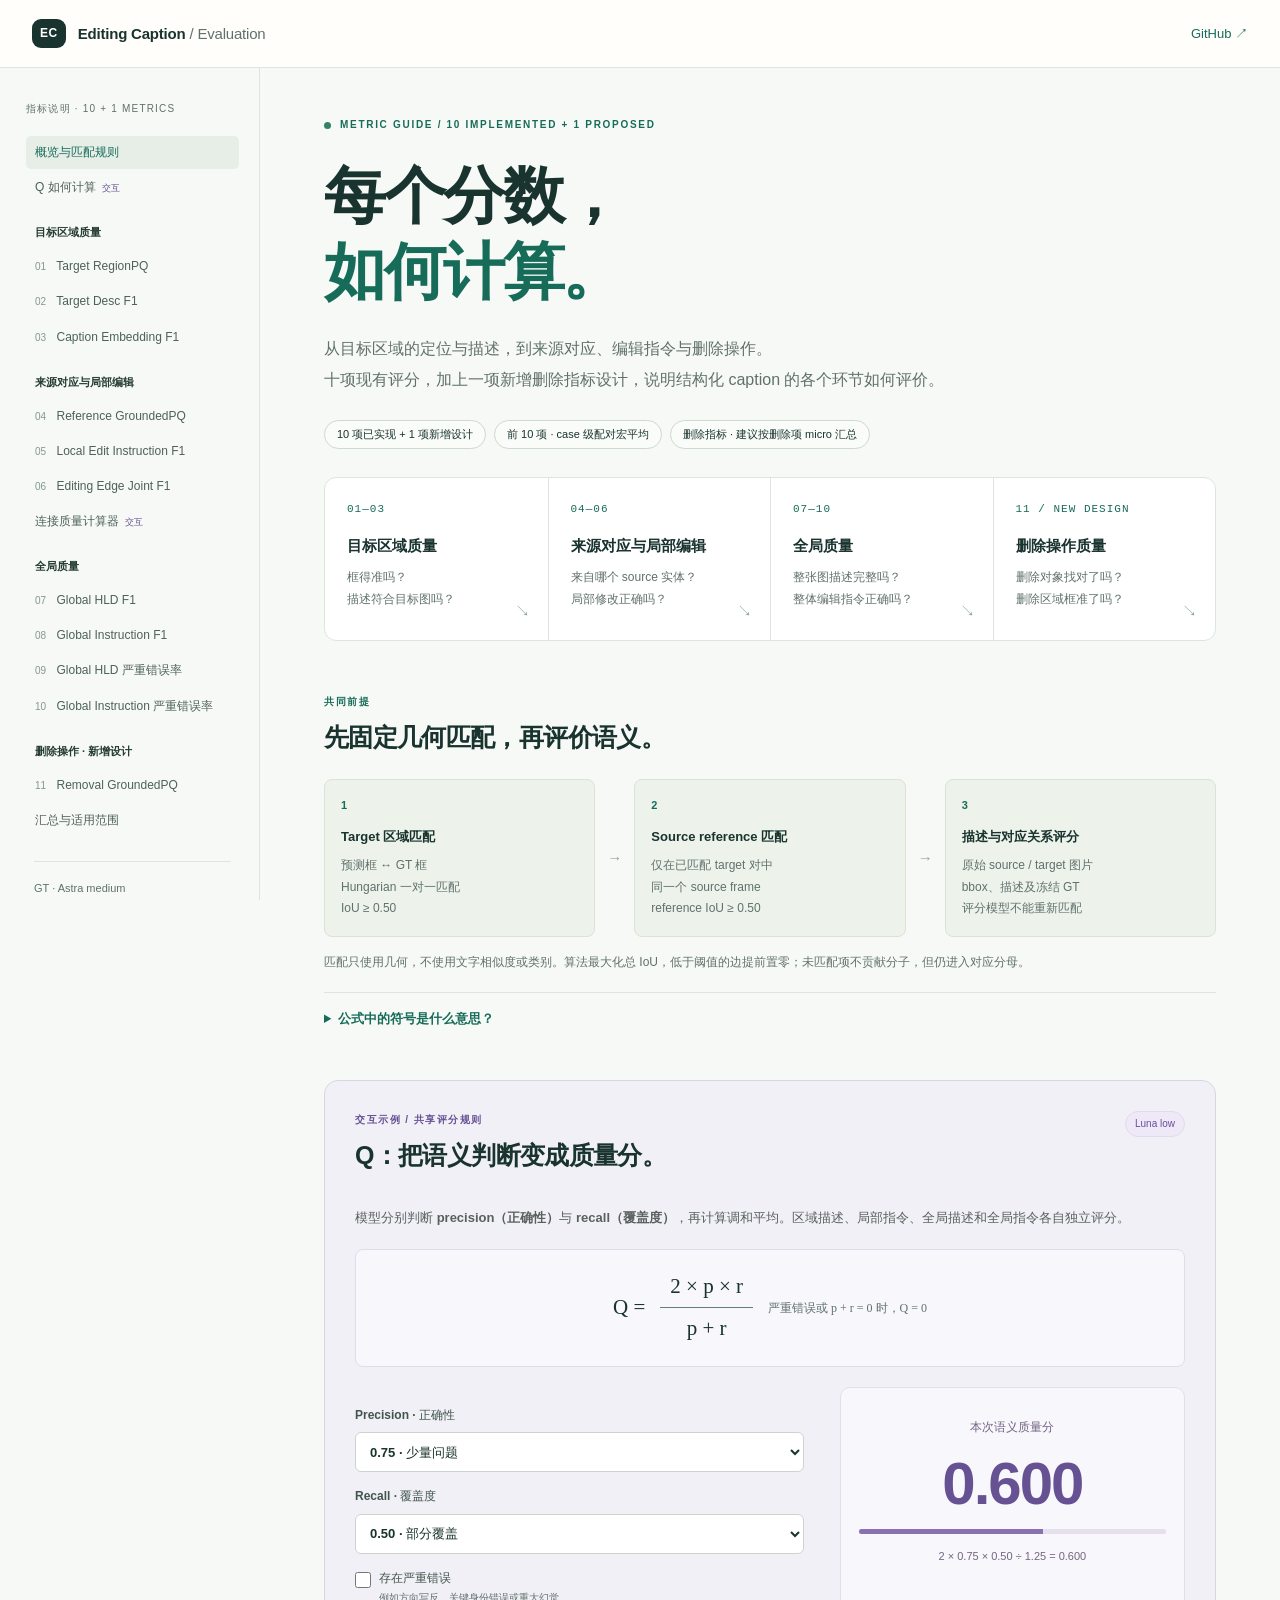
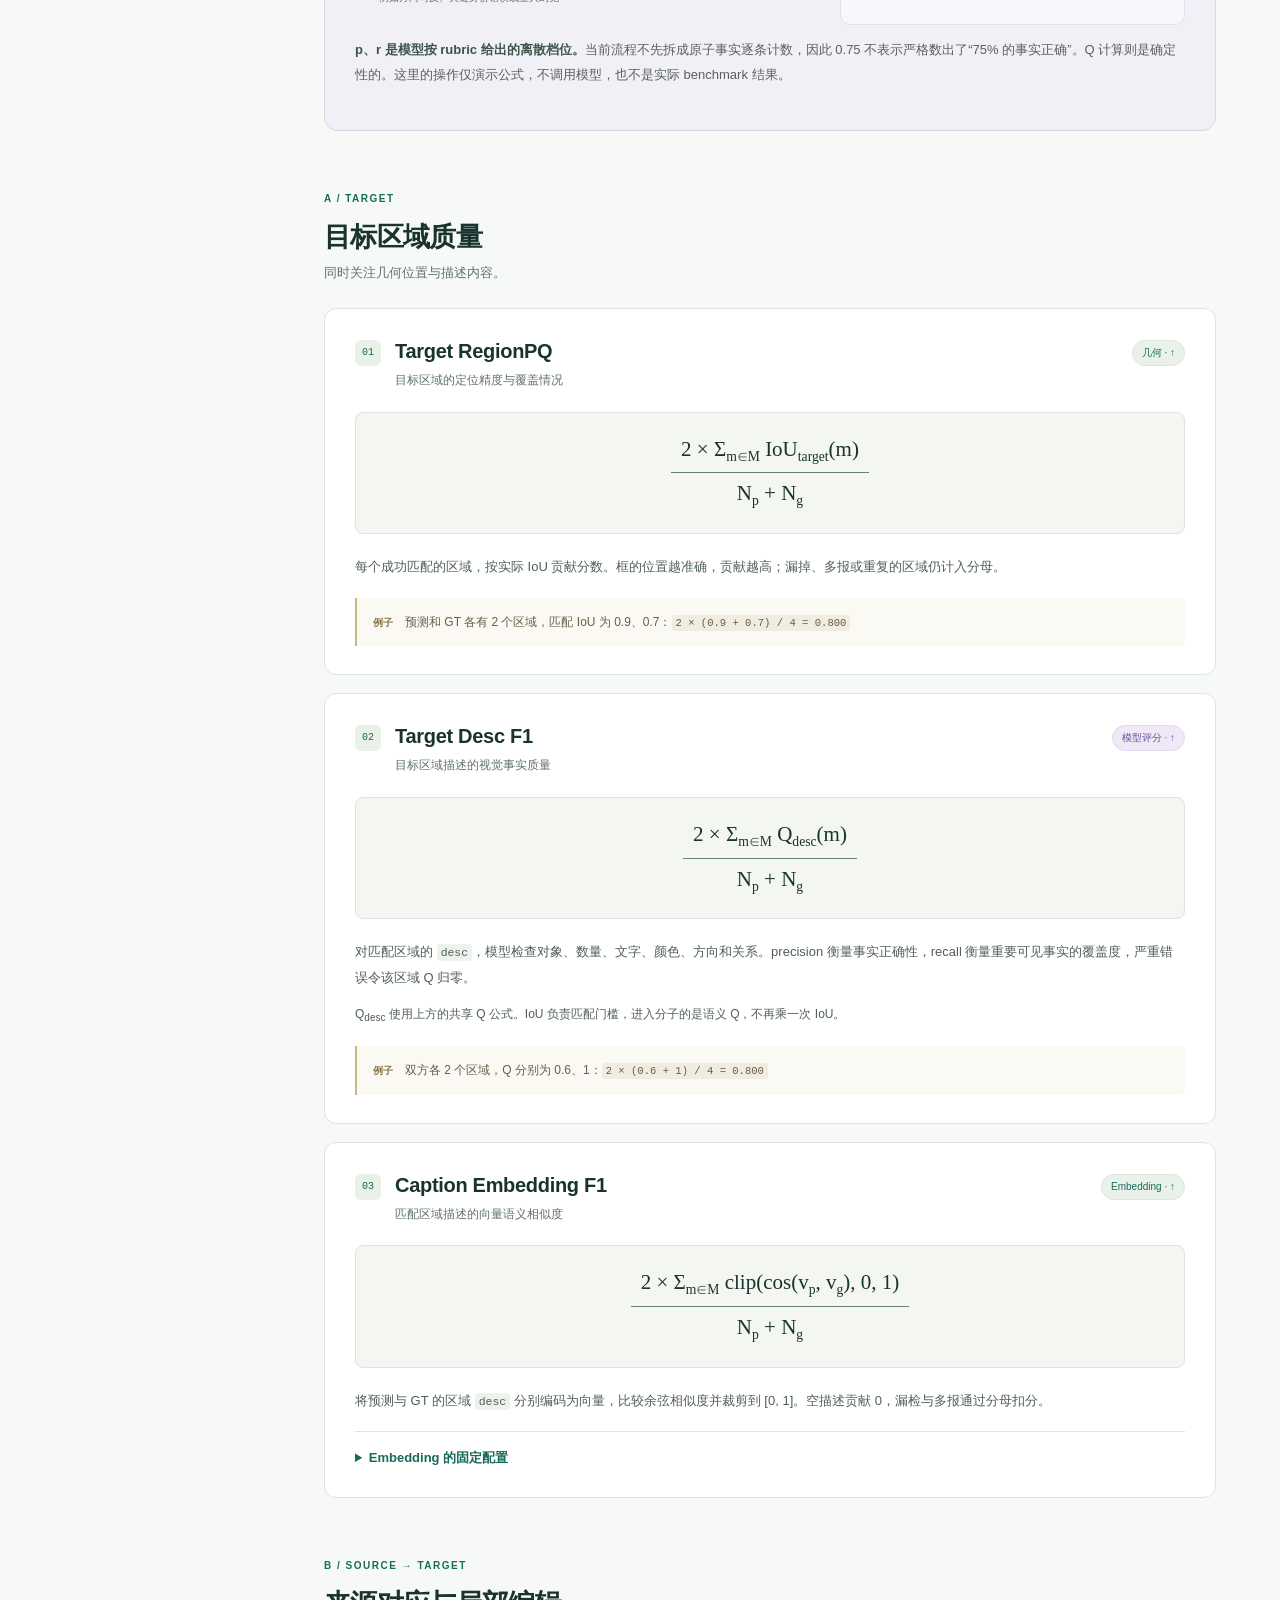
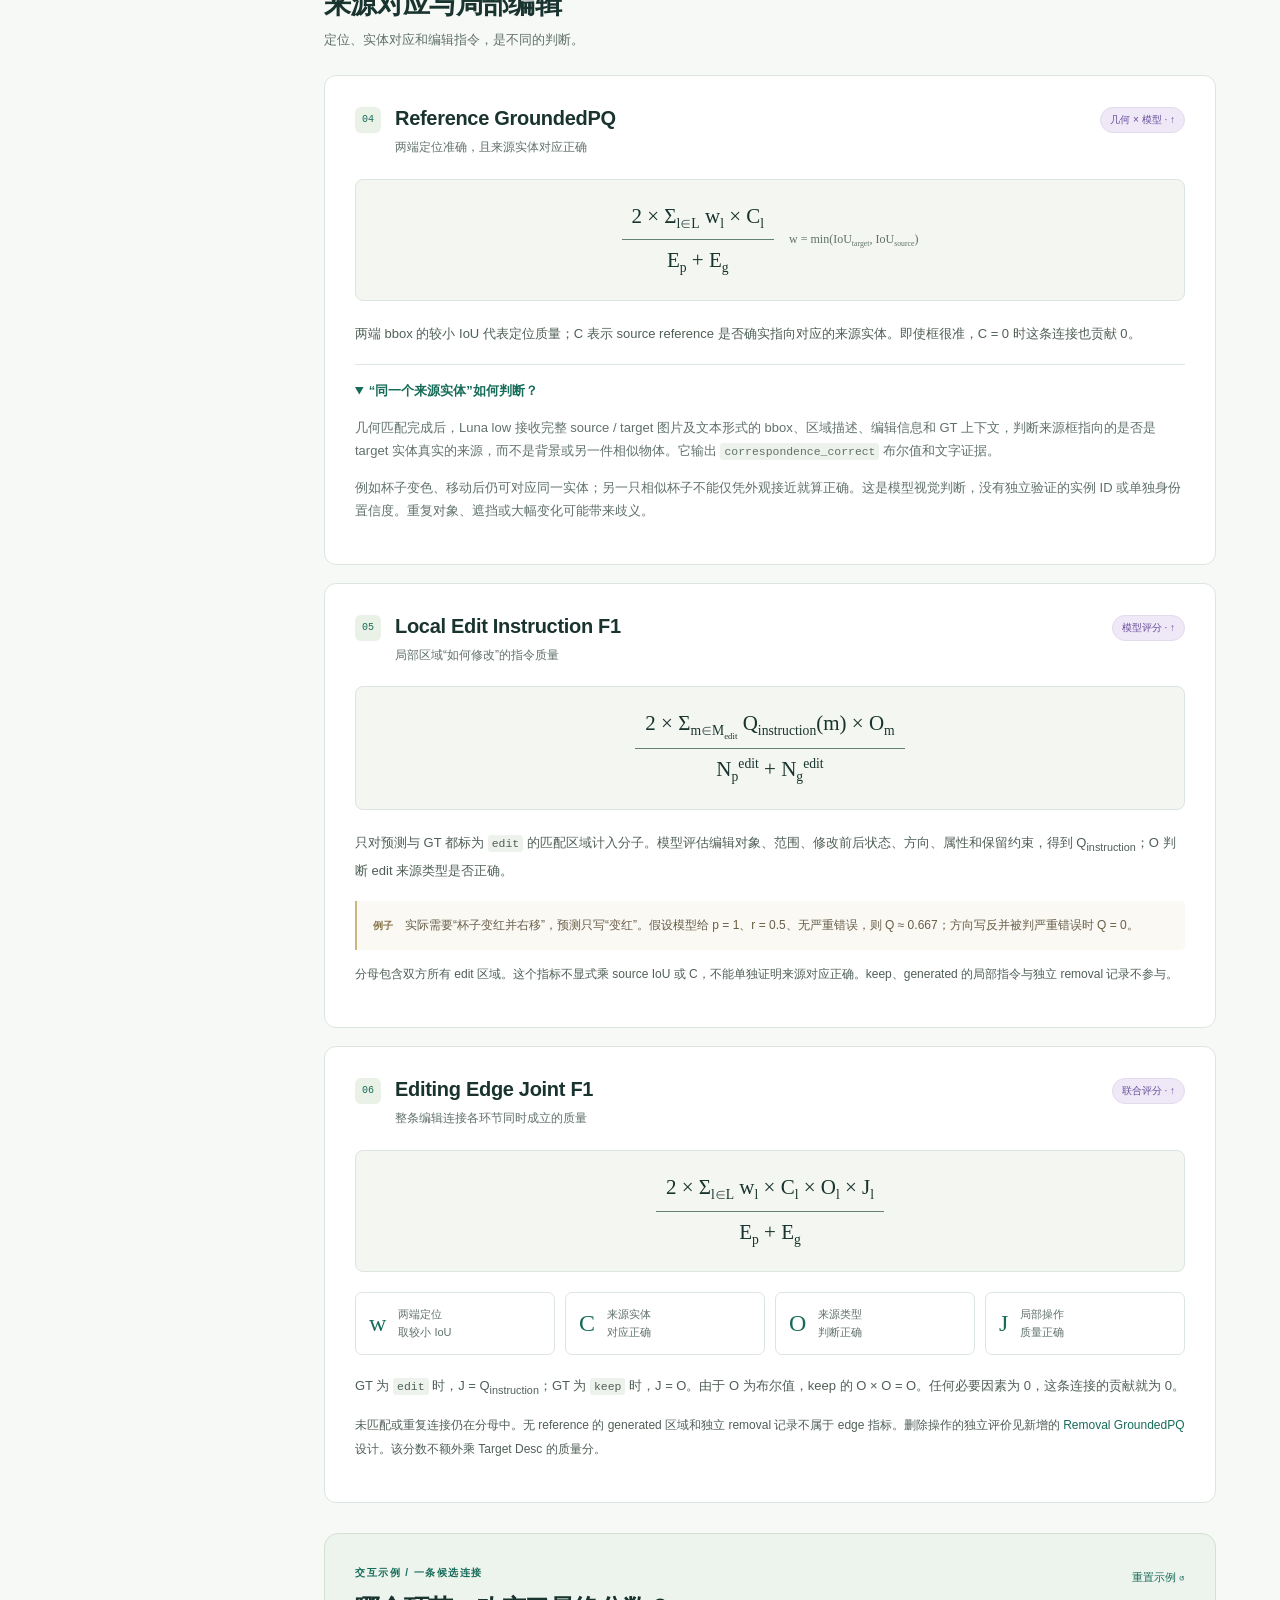
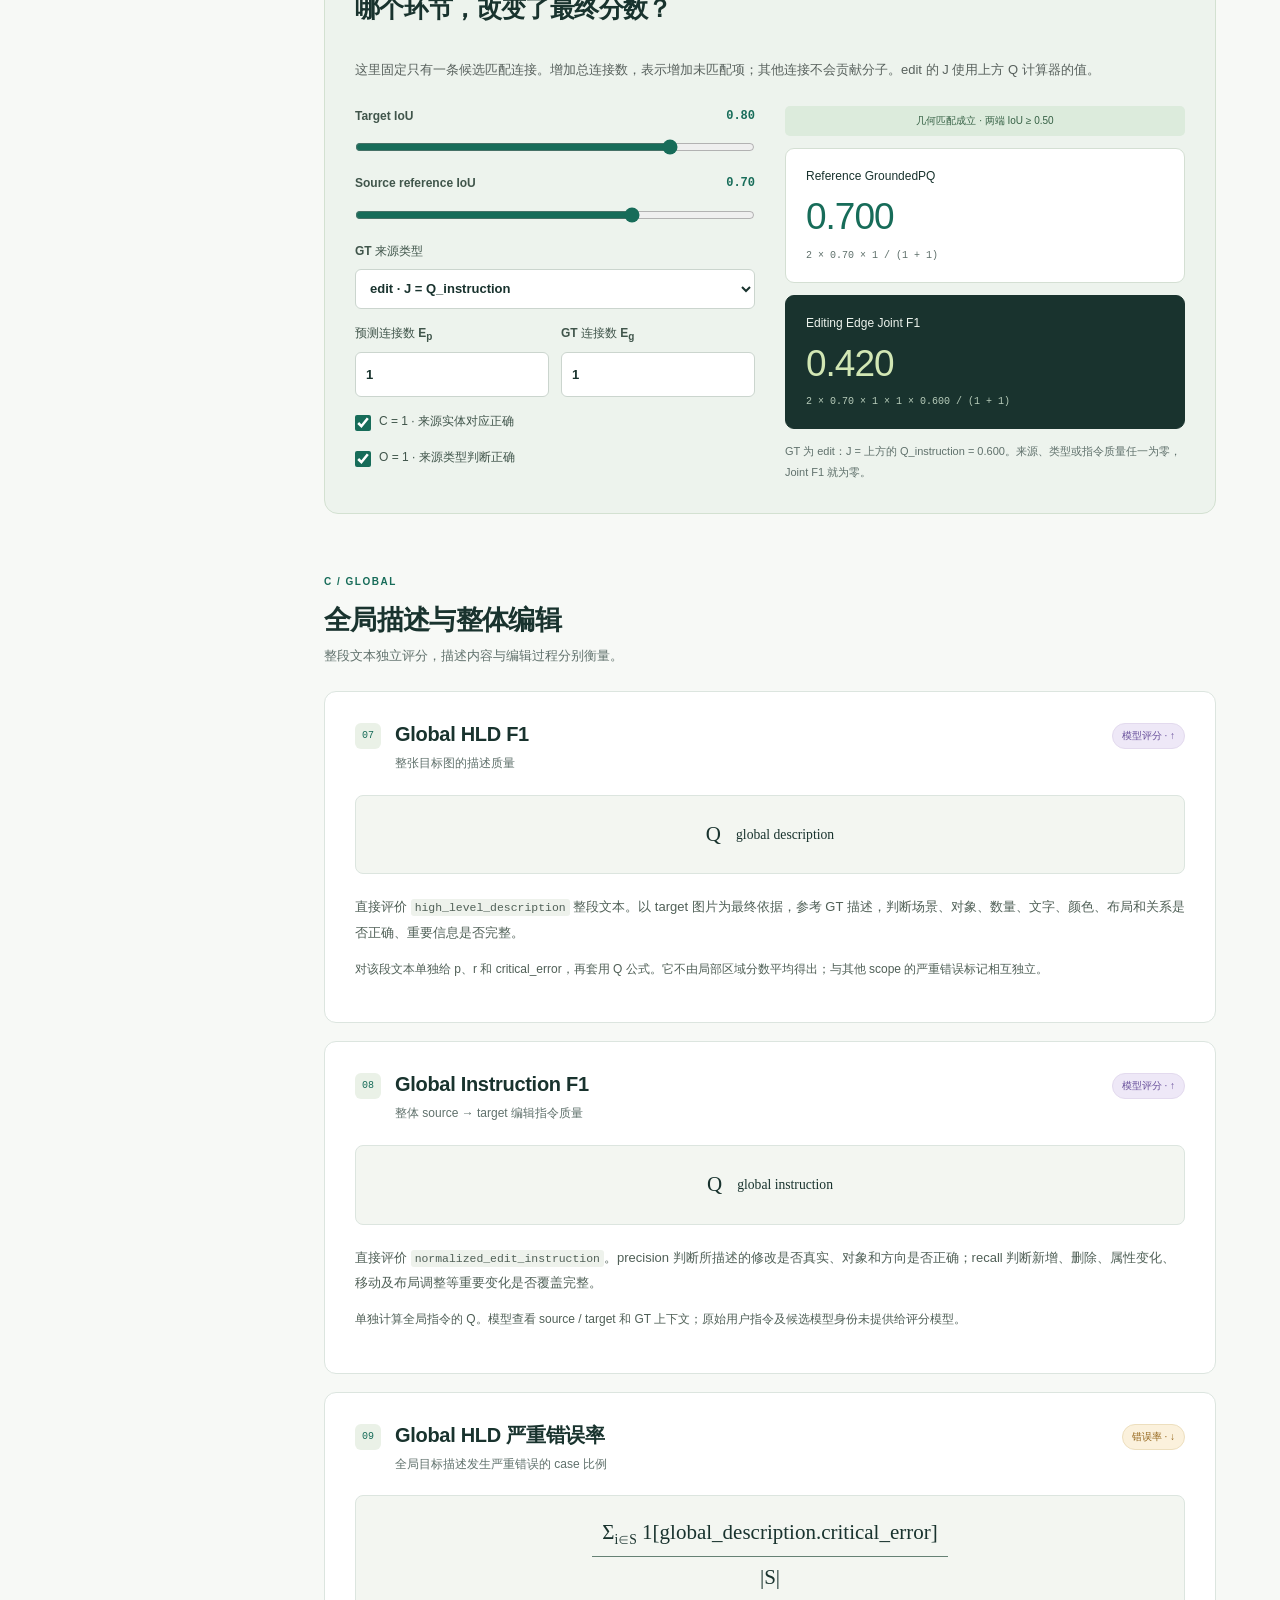
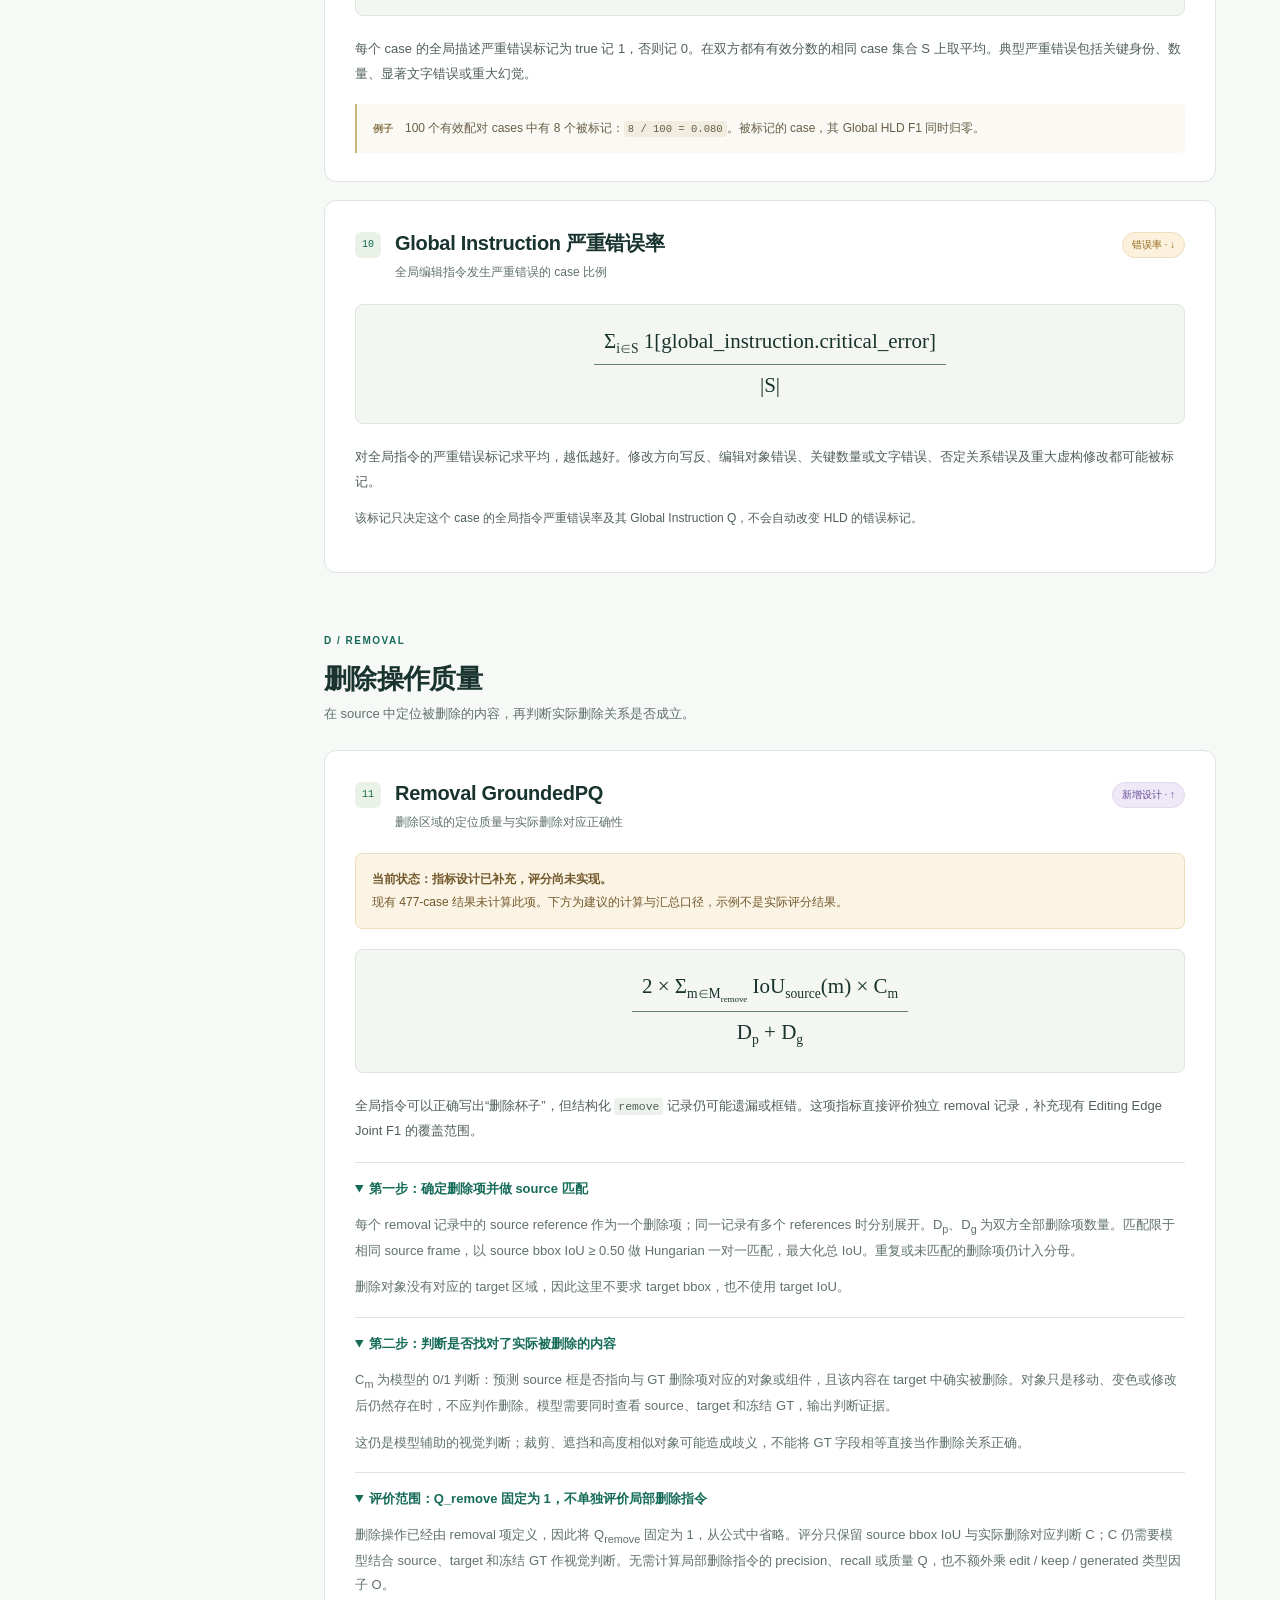
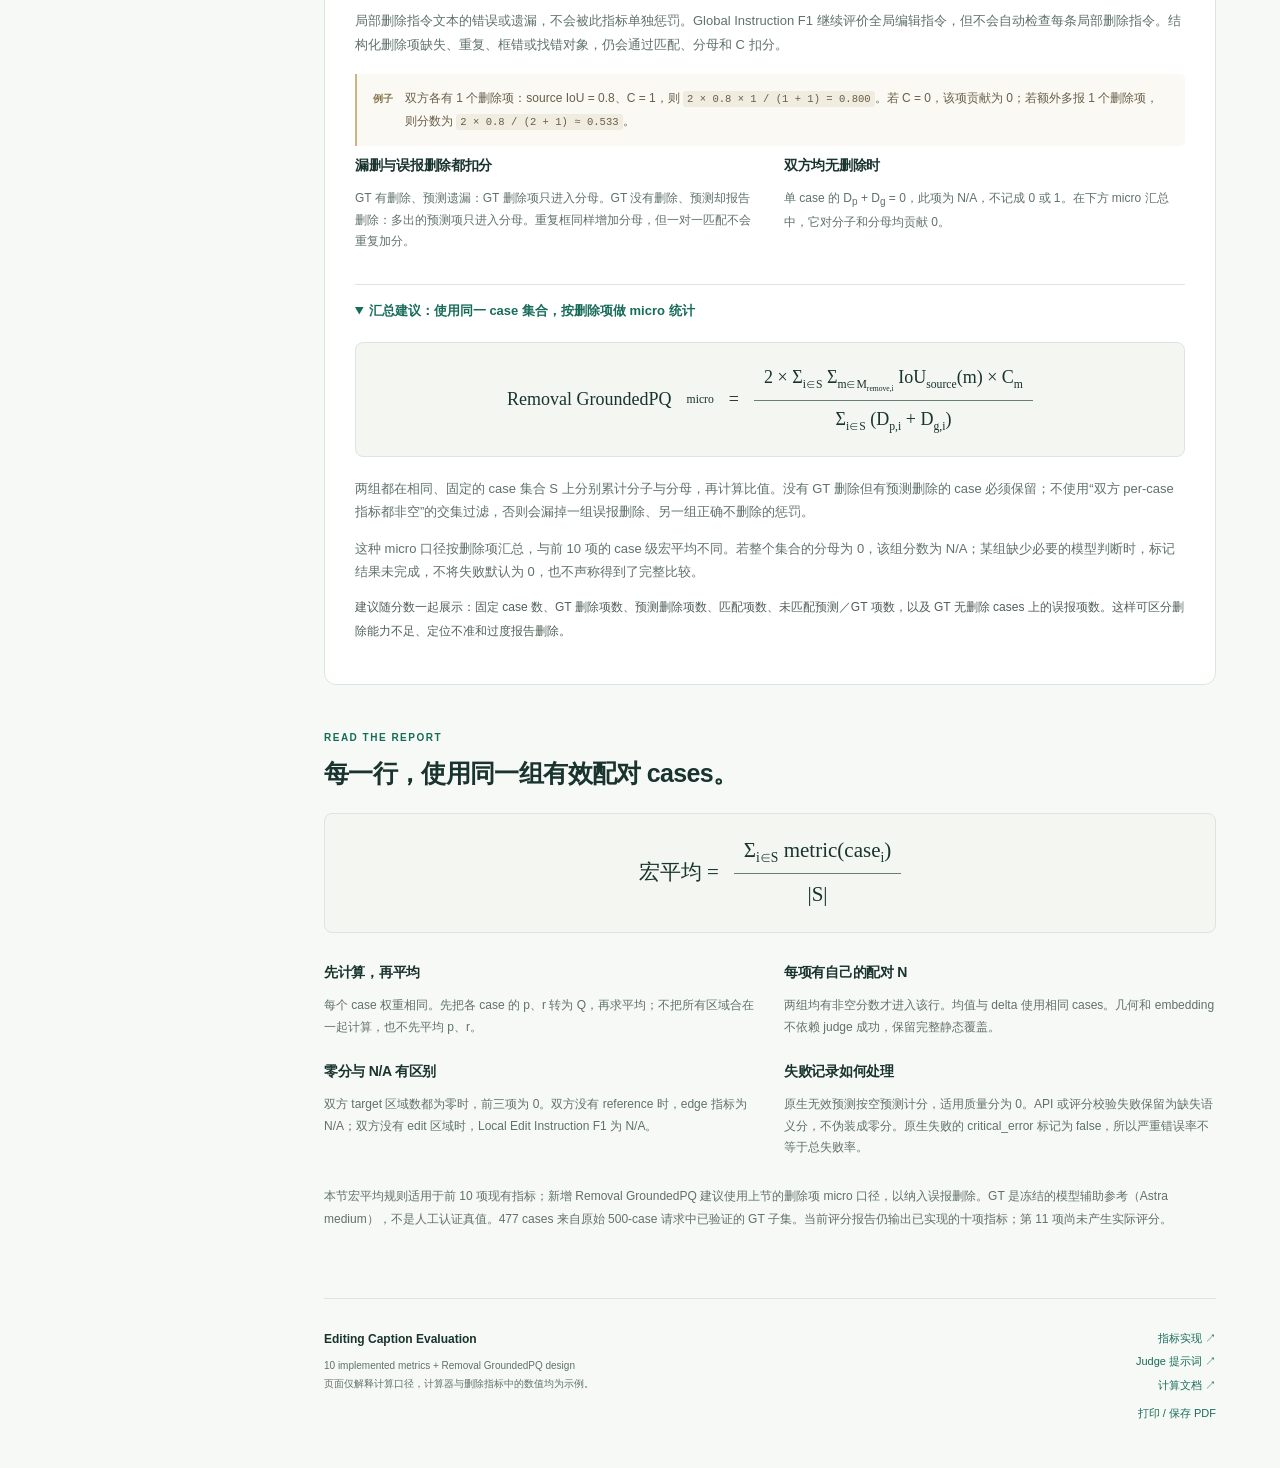
==== commit eb19c304: "Simplify removal metric to source localization and grounded correspondence" ====
--- a/site/index.html
+++ b/site/index.html
@@ -3,7 +3,7 @@
 <head>
   <meta charset="utf-8">
   <meta name="viewport" content="width=device-width, initial-scale=1">
-  <meta name="description" content="Editing Caption 十一项指标说明：十项现有评分与新增 Removal Joint F1 设计，包含计算公式、匹配规则及交互示例。">
+  <meta name="description" content="Editing Caption 十一项指标说明：十项现有评分与新增 Removal GroundedPQ 设计，包含计算公式、匹配规则及交互示例。">
   <title>Editing Caption · 十一项指标说明</title>
   <link rel="stylesheet" href="style.css">
   <script src="app.js" defer></script>
@@ -35,7 +35,7 @@
       <a href="#hld-error"><span>09</span> Global HLD 严重错误率</a>
       <a href="#instruction-error"><span>10</span> Global Instruction 严重错误率</a>
       <span class="nav-group">删除操作 · 新增设计</span>
-      <a href="#removal-joint"><span>11</span> Removal Joint F1</a>
+      <a href="#removal-joint"><span>11</span> Removal GroundedPQ</a>
       <a href="#aggregation">汇总与适用范围</a>
     </nav>
     <div class="sidebar-note">GT · Astra medium<br>Judge · Luna low<br><span>477 cases · paired evaluation</span></div>
@@ -50,7 +50,7 @@
         <a href="#region-pq"><span class="overview-num">01—03</span><strong>目标区域质量</strong><p>框得准吗？<br>描述符合目标图吗？</p><span class="arrow">↘</span></a>
         <a href="#grounded-pq"><span class="overview-num">04—06</span><strong>来源对应与局部编辑</strong><p>来自哪个 source 实体？<br>局部修改正确吗？</p><span class="arrow">↘</span></a>
         <a href="#global-hld"><span class="overview-num">07—10</span><strong>全局质量</strong><p>整张图描述完整吗？<br>整体编辑指令正确吗？</p><span class="arrow">↘</span></a>
-        <a href="#removal-joint"><span class="overview-num">11 / NEW DESIGN</span><strong>删除操作质量</strong><p>删除对象找对了吗？<br>删除指令完整吗？</p><span class="arrow">↘</span></a>
+        <a href="#removal-joint"><span class="overview-num">11 / NEW DESIGN</span><strong>删除操作质量</strong><p>删除对象找对了吗？<br>删除区域框准了吗？</p><span class="arrow">↘</span></a>
       </div>
     </section>
 
@@ -131,7 +131,7 @@
       <div class="formula"><span class="fraction"><span>2 × Σ<sub>l∈L</sub> w<sub>l</sub> × C<sub>l</sub> × O<sub>l</sub> × J<sub>l</sub></span><span>E<sub>p</sub> + E<sub>g</sub></span></span></div>
       <div class="factor-grid"><div><b>w</b><span>两端定位<br>取较小 IoU</span></div><div><b>C</b><span>来源实体<br>对应正确</span></div><div><b>O</b><span>来源类型<br>判断正确</span></div><div><b>J</b><span>局部操作<br>质量正确</span></div></div>
       <p>GT 为 <code>edit</code> 时，J = Q<sub>instruction</sub>；GT 为 <code>keep</code> 时，J = O。由于 O 为布尔值，keep 的 O × O = O。任何必要因素为 0，这条连接的贡献就为 0。</p>
-      <p class="note">未匹配或重复连接仍在分母中。无 reference 的 generated 区域和独立 removal 记录不属于 edge 指标。删除操作的独立评价见新增的 <a href="#removal-joint">Removal Joint F1</a> 设计。该分数不额外乘 Target Desc 的质量分。</p>
+      <p class="note">未匹配或重复连接仍在分母中。无 reference 的 generated 区域和独立 removal 记录不属于 edge 指标。删除操作的独立评价见新增的 <a href="#removal-joint">Removal GroundedPQ</a> 设计。该分数不额外乘 Target Desc 的质量分。</p>
     </article>
 
     <section id="joint-lab" class="lab joint-lab">
@@ -181,22 +181,22 @@
       <p class="note">该标记只决定这个 case 的全局指令严重错误率及其 Global Instruction Q，不会自动改变 HLD 的错误标记。</p>
     </article>
 
-    <div class="group-heading"><span>D / REMOVAL</span><h2>删除操作质量</h2><p>在 source 中定位被删除的内容，再判断实际删除关系与局部指令。</p></div>
-    <article id="removal-joint" class="metric" data-metric="removal_joint_f1" data-status="proposed">
-      <div class="metric-heading"><span class="metric-number">11</span><div><h3>Removal Joint F1</h3><p>删除区域定位、删除关系与局部删除指令的联合质量</p></div><span class="badge purple">新增设计 · ↑</span></div>
+    <div class="group-heading"><span>D / REMOVAL</span><h2>删除操作质量</h2><p>在 source 中定位被删除的内容，再判断实际删除关系是否成立。</p></div>
+    <article id="removal-joint" class="metric" data-metric="removal_grounded_pq" data-status="proposed">
+      <div class="metric-heading"><span class="metric-number">11</span><div><h3>Removal GroundedPQ</h3><p>删除区域的定位质量与实际删除对应正确性</p></div><span class="badge purple">新增设计 · ↑</span></div>
       <div class="proposal-note"><strong>当前状态：指标设计已补充，评分尚未实现。</strong>现有 477-case 结果未计算此项。下方为建议的计算与汇总口径，示例不是实际评分结果。</div>
-      <div class="formula"><span class="fraction"><span>2 × Σ<sub>m∈M<sub>remove</sub></sub> IoU<sub>source</sub>(m) × C<sub>m</sub> × Q<sub>remove</sub>(m)</span><span>D<sub>p</sub> + D<sub>g</sub></span></span></div>
+      <div class="formula"><span class="fraction"><span>2 × Σ<sub>m∈M<sub>remove</sub></sub> IoU<sub>source</sub>(m) × C<sub>m</sub></span><span>D<sub>p</sub> + D<sub>g</sub></span></span></div>
       <p>全局指令可以正确写出“删除杯子”，但结构化 <code>remove</code> 记录仍可能遗漏或框错。这项指标直接评价独立 removal 记录，补充现有 Editing Edge Joint F1 的覆盖范围。</p>
-      <details open><summary>第一步：确定删除项并做 source 匹配</summary><p>每个 removal 记录中的 source reference 作为一个删除项；同一记录有多个 references 时分别展开，并继承该记录的删除指令。D<sub>p</sub>、D<sub>g</sub> 为双方全部删除项数量。匹配限于相同 source frame，以 source bbox IoU ≥ 0.50 做 Hungarian 一对一匹配，最大化总 IoU。重复或未匹配的删除项仍计入分母。</p><p>删除对象没有对应的 target 区域，因此这里不要求 target bbox，也不使用 target IoU。</p></details>
+      <details open><summary>第一步：确定删除项并做 source 匹配</summary><p>每个 removal 记录中的 source reference 作为一个删除项；同一记录有多个 references 时分别展开。D<sub>p</sub>、D<sub>g</sub> 为双方全部删除项数量。匹配限于相同 source frame，以 source bbox IoU ≥ 0.50 做 Hungarian 一对一匹配，最大化总 IoU。重复或未匹配的删除项仍计入分母。</p><p>删除对象没有对应的 target 区域，因此这里不要求 target bbox，也不使用 target IoU。</p></details>
       <details open><summary>第二步：判断是否找对了实际被删除的内容</summary><p>C<sub>m</sub> 为模型的 0/1 判断：预测 source 框是否指向与 GT 删除项对应的对象或组件，且该内容在 target 中确实被删除。对象只是移动、变色或修改后仍然存在时，不应判作删除。模型需要同时查看 source、target 和冻结 GT，输出判断证据。</p><p>这仍是模型辅助的视觉判断；裁剪、遮挡和高度相似对象可能造成歧义，不能将 GT 字段相等直接当作删除关系正确。</p></details>
-      <details open><summary>第三步：计算局部删除指令质量 Q_remove</summary><p>模型分别评价 precision（删除对象、范围和保留约束是否正确）与 recall（应删除的内容与必要约束是否覆盖完整）。p、r 沿用 <code>{0, 0.25, 0.5, 0.75, 1}</code> 的 rubric，Q<sub>remove</sub> = 2pr / (p + r)。严重错误或 p + r = 0 时为 0；缺失删除指令的 Q 为 0。</p><p>删除操作已经由 removal 项定义，无需再乘一次 edit / keep / generated 类型因子 O。找错对象或错误删除保留内容时，C 或 Q 为零，整项贡献为零。</p></details>
-      <div class="example"><b>例子</b><span>双方各有 1 个删除项：source IoU = 0.8、C = 1，指令 p = 1、r = 0.5、无严重错误。Q = 2/3，因此 <code>2 × 0.8 × 1 × (2/3) / (1 + 1) ≈ 0.533</code>。</span></div>
+      <details open><summary>评价范围：Q_remove 固定为 1，不单独评价局部删除指令</summary><p>删除操作已经由 removal 项定义，因此将 Q<sub>remove</sub> 固定为 1，从公式中省略。评分只保留 source bbox IoU 与实际删除对应判断 C；C 仍需要模型结合 source、target 和冻结 GT 作视觉判断。无需计算局部删除指令的 precision、recall 或质量 Q，也不额外乘 edit / keep / generated 类型因子 O。</p><p>局部删除指令文本的错误或遗漏，不会被此指标单独惩罚。Global Instruction F1 继续评价全局编辑指令，但不会自动检查每条局部删除指令。结构化删除项缺失、重复、框错或找错对象，仍会通过匹配、分母和 C 扣分。</p></details>
+      <div class="example"><b>例子</b><span>双方各有 1 个删除项：source IoU = 0.8、C = 1，则 <code>2 × 0.8 × 1 / (1 + 1) = 0.800</code>。若 C = 0，该项贡献为 0；若额外多报 1 个删除项，则分数为 <code>2 × 0.8 / (2 + 1) ≈ 0.533</code>。</span></div>
       <div class="reading-grid">
         <div><h3>漏删与误报删除都扣分</h3><p>GT 有删除、预测遗漏：GT 删除项只进入分母。GT 没有删除、预测却报告删除：多出的预测项只进入分母。重复框同样增加分母，但一对一匹配不会重复加分。</p></div>
         <div><h3>双方均无删除时</h3><p>单 case 的 D<sub>p</sub> + D<sub>g</sub> = 0，此项为 N/A，不记成 0 或 1。在下方 micro 汇总中，它对分子和分母均贡献 0。</p></div>
       </div>
       <details open><summary>汇总建议：使用同一 case 集合，按删除项做 micro 统计</summary>
-        <div class="formula">Removal Joint F1<sub>micro</sub> = <span class="fraction"><span>2 × Σ<sub>i∈S</sub> Σ<sub>m∈M<sub>remove,i</sub></sub> IoU<sub>source</sub>(m) × C<sub>m</sub> × Q<sub>remove</sub>(m)</span><span>Σ<sub>i∈S</sub> (D<sub>p,i</sub> + D<sub>g,i</sub>)</span></span></div>
+        <div class="formula">Removal GroundedPQ<sub>micro</sub> = <span class="fraction"><span>2 × Σ<sub>i∈S</sub> Σ<sub>m∈M<sub>remove,i</sub></sub> IoU<sub>source</sub>(m) × C<sub>m</sub></span><span>Σ<sub>i∈S</sub> (D<sub>p,i</sub> + D<sub>g,i</sub>)</span></span></div>
         <p>两组都在相同、固定的 case 集合 S 上分别累计分子与分母，再计算比值。没有 GT 删除但有预测删除的 case 必须保留；不使用“双方 per-case 指标都非空”的交集过滤，否则会漏掉一组误报删除、另一组正确不删除的惩罚。</p>
         <p>这种 micro 口径按删除项汇总，与前 10 项的 case 级宏平均不同。若整个集合的分母为 0，该组分数为 N/A；某组缺少必要的模型判断时，标记结果未完成，不将失败默认为 0，也不声称得到了完整比较。</p>
       </details>
@@ -212,10 +212,10 @@
         <div><h3>零分与 N/A 有区别</h3><p>双方 target 区域数都为零时，前三项为 0。双方没有 reference 时，edge 指标为 N/A；双方没有 edit 区域时，Local Edit Instruction F1 为 N/A。</p></div>
         <div><h3>失败记录如何处理</h3><p>原生无效预测按空预测计分，适用质量分为 0。API 或评分校验失败保留为缺失语义分，不伪装成零分。原生失败的 critical_error 标记为 false，所以严重错误率不等于总失败率。</p></div>
       </div>
-      <p class="note">本节宏平均规则适用于前 10 项现有指标；新增 Removal Joint F1 建议使用上节的删除项 micro 口径，以纳入误报删除。GT 是冻结的模型辅助参考（Astra medium），不是人工认证真值。477 cases 来自原始 500-case 请求中已验证的 GT 子集。当前评分报告仍输出已实现的十项指标；第 11 项尚未产生实际评分。</p>
+      <p class="note">本节宏平均规则适用于前 10 项现有指标；新增 Removal GroundedPQ 建议使用上节的删除项 micro 口径，以纳入误报删除。GT 是冻结的模型辅助参考（Astra medium），不是人工认证真值。477 cases 来自原始 500-case 请求中已验证的 GT 子集。当前评分报告仍输出已实现的十项指标；第 11 项尚未产生实际评分。</p>
     </section>
     <footer>
-      <div><strong>Editing Caption Evaluation</strong><p>10 implemented metrics + Removal Joint F1 design<br>页面仅解释计算口径，计算器与删除指标中的数值均为示例。</p></div>
+      <div><strong>Editing Caption Evaluation</strong><p>10 implemented metrics + Removal GroundedPQ design<br>页面仅解释计算口径，计算器与删除指标中的数值均为示例。</p></div>
       <div class="footer-links"><a href="https://github.com/grantzhang-code/editing-caption-evaluation/blob/main/benchmark/metrics.py" target="_blank" rel="noopener">指标实现 ↗</a><a href="https://github.com/grantzhang-code/editing-caption-evaluation/blob/main/benchmark/bench_contracts.py" target="_blank" rel="noopener">Judge 提示词 ↗</a><a href="https://github.com/grantzhang-code/editing-caption-evaluation/blob/main/docs/metrics.md" target="_blank" rel="noopener">计算文档 ↗</a><button class="text-button" type="button" id="print-page">打印 / 保存 PDF</button></div>
     </footer>
   </main>
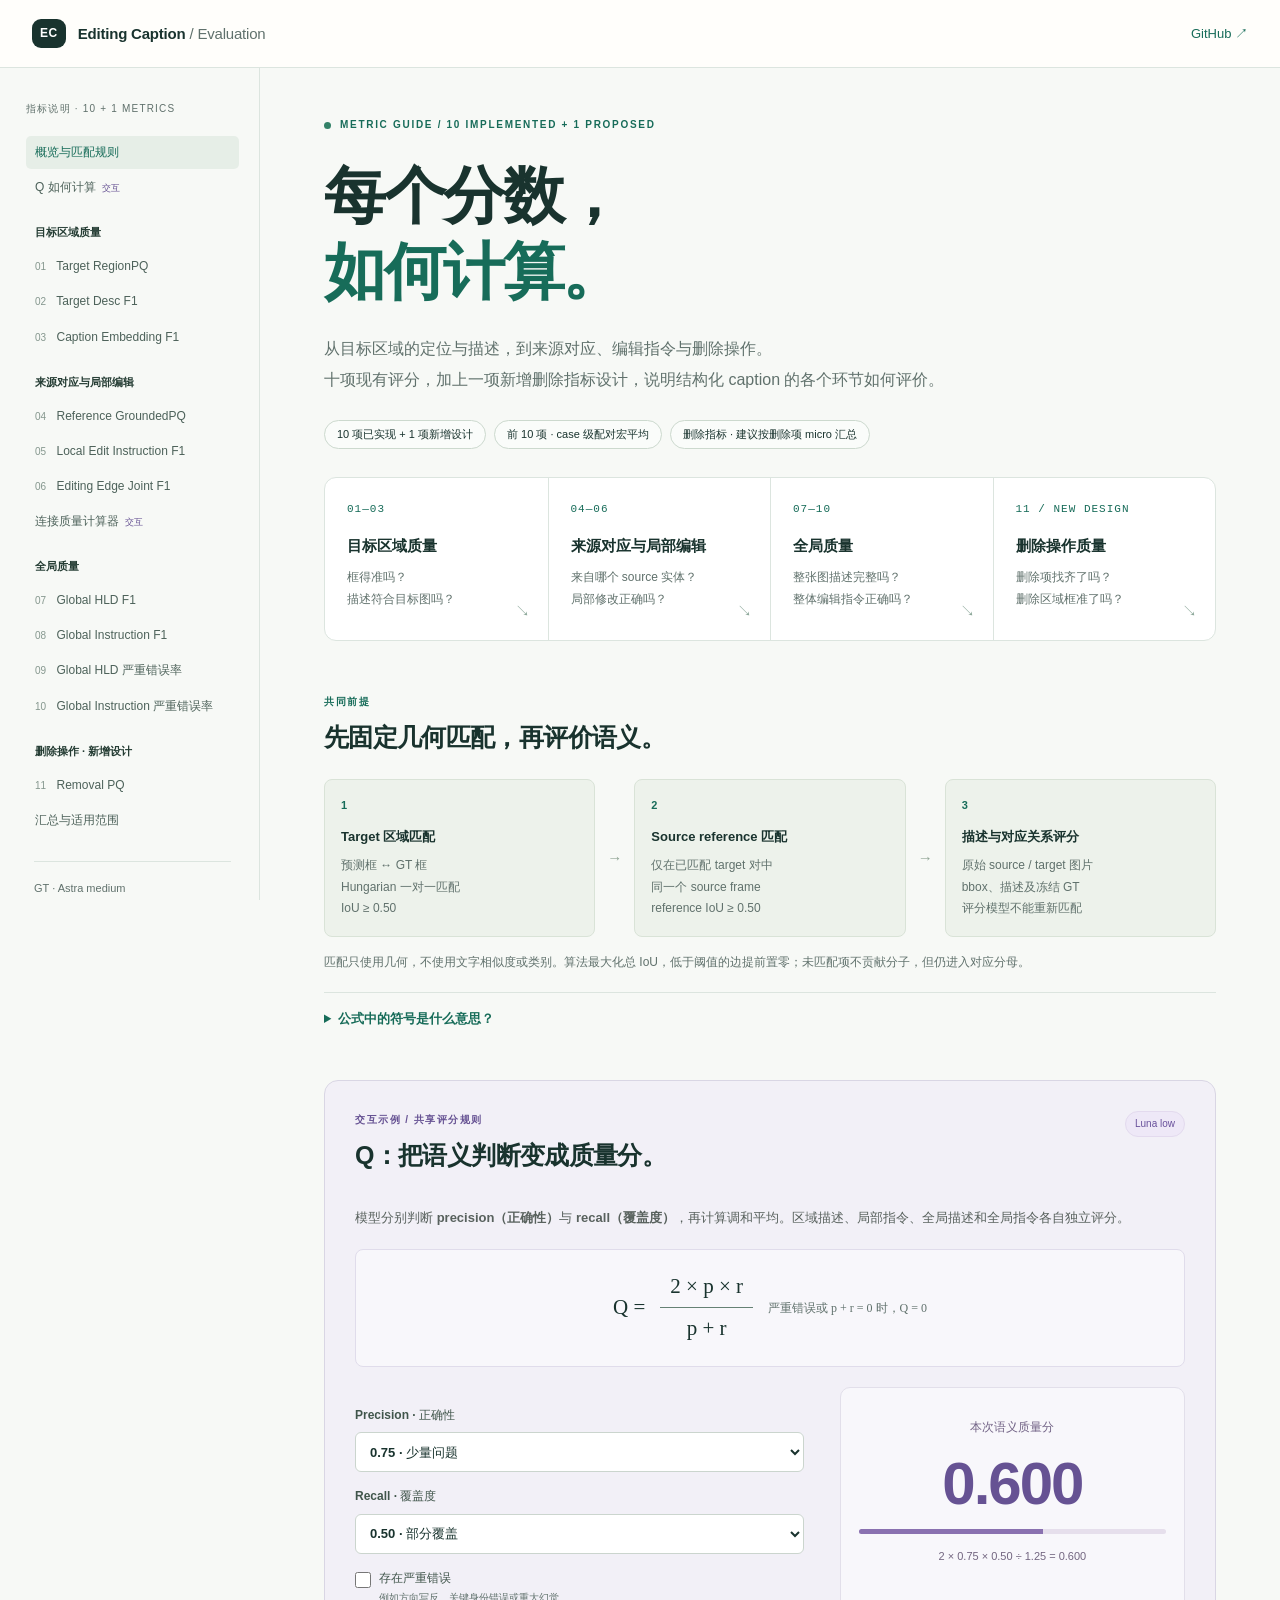
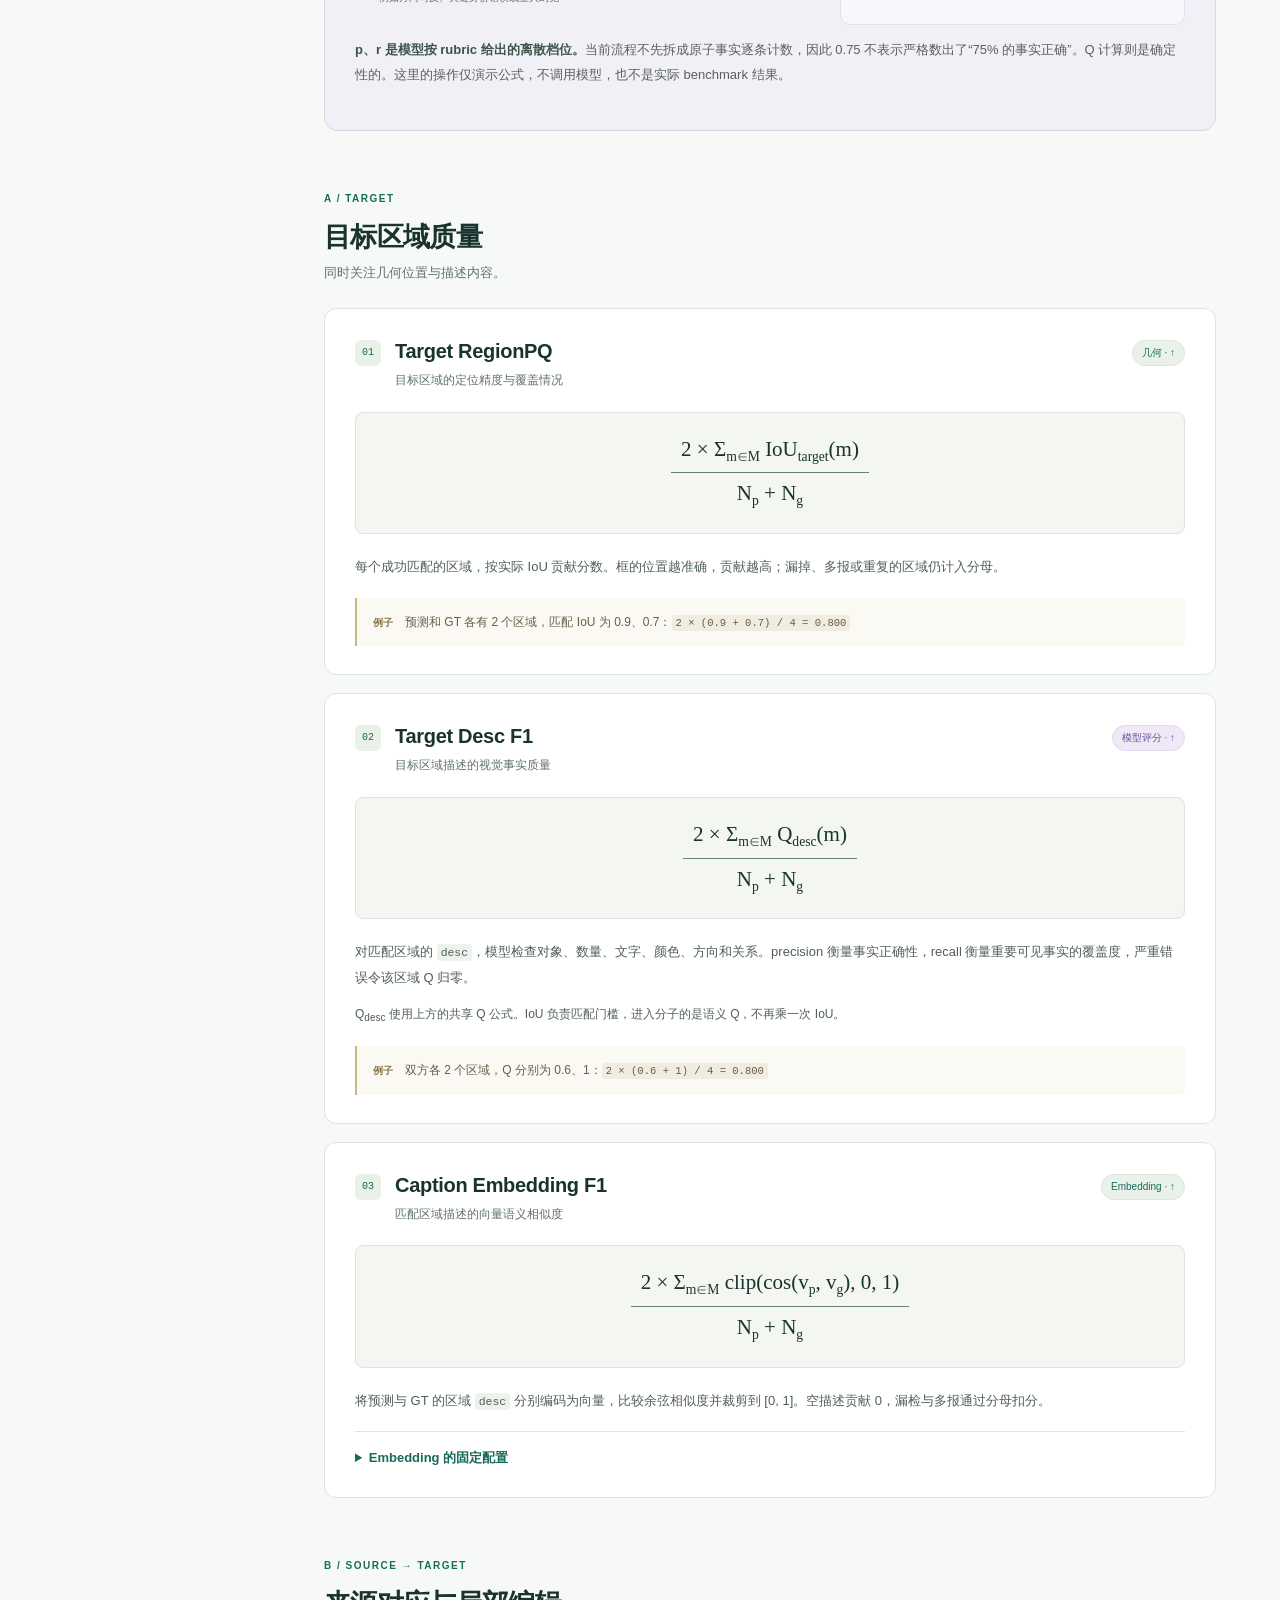
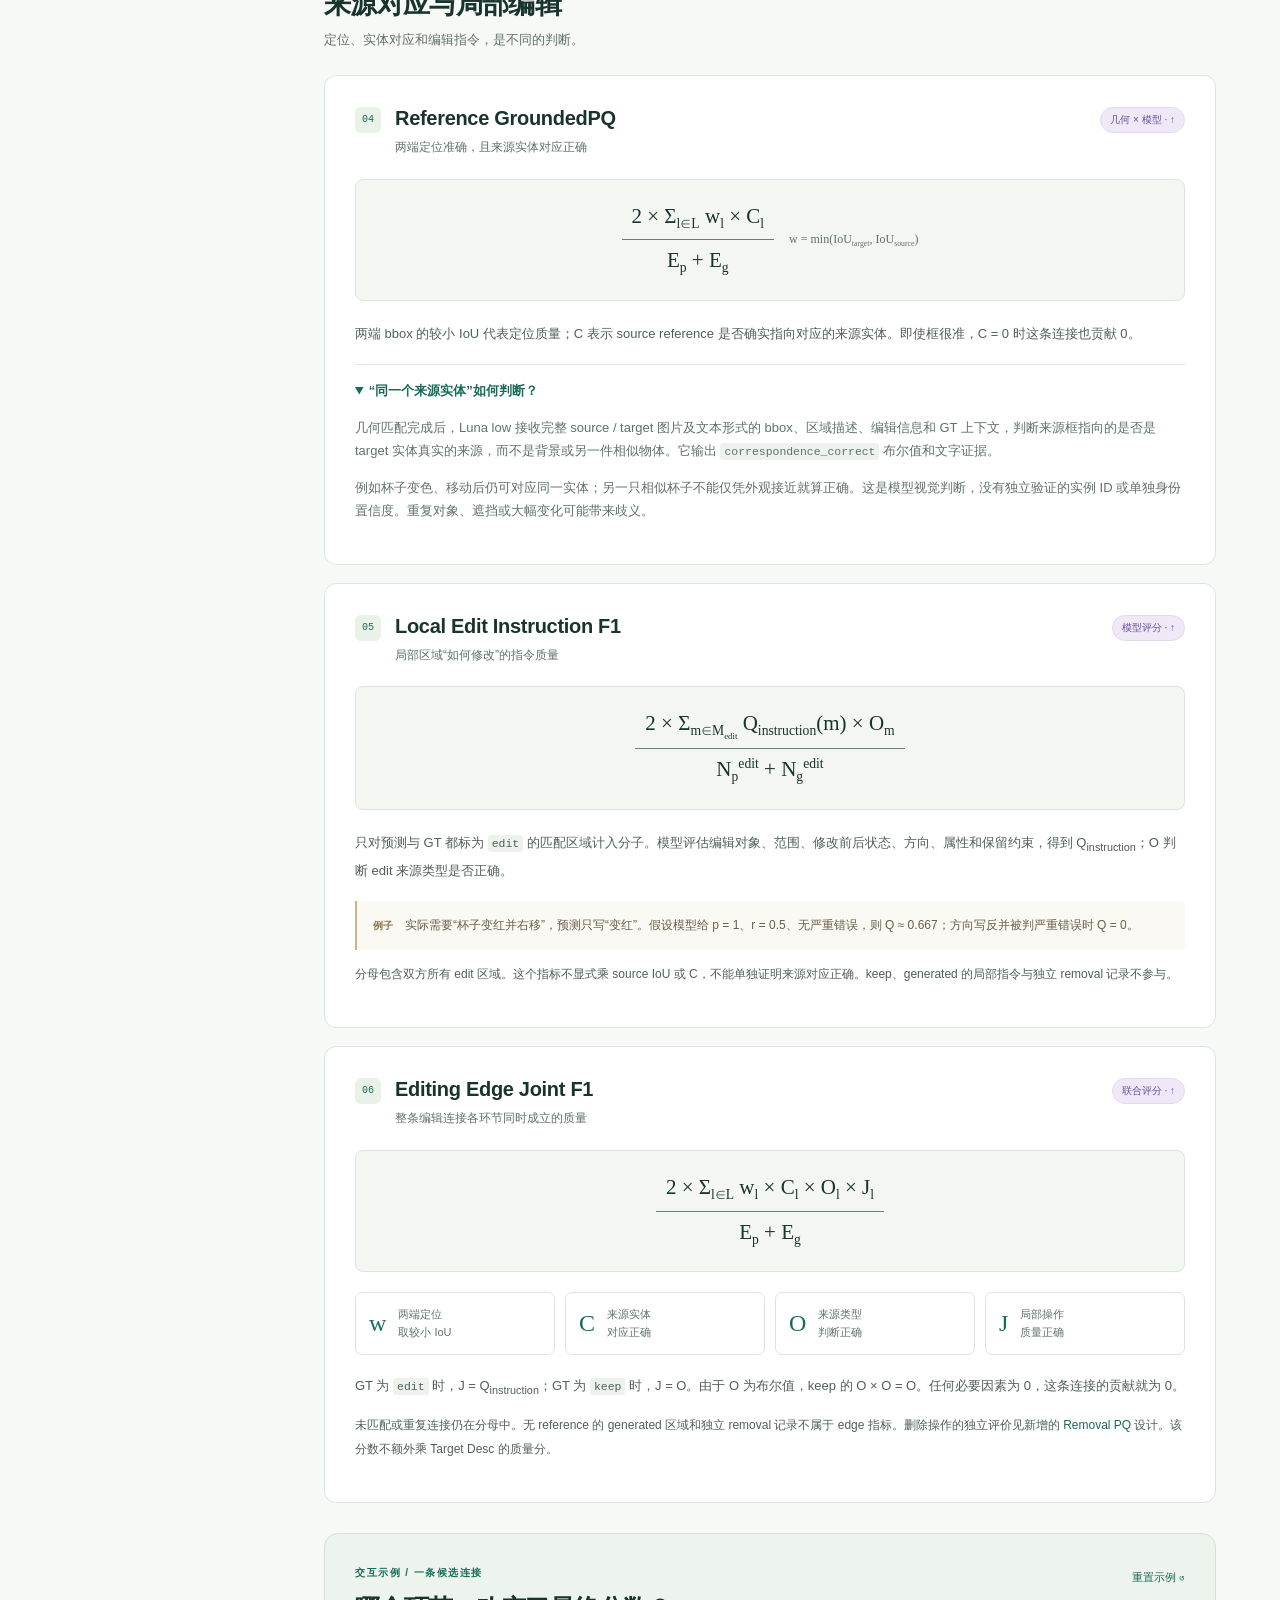
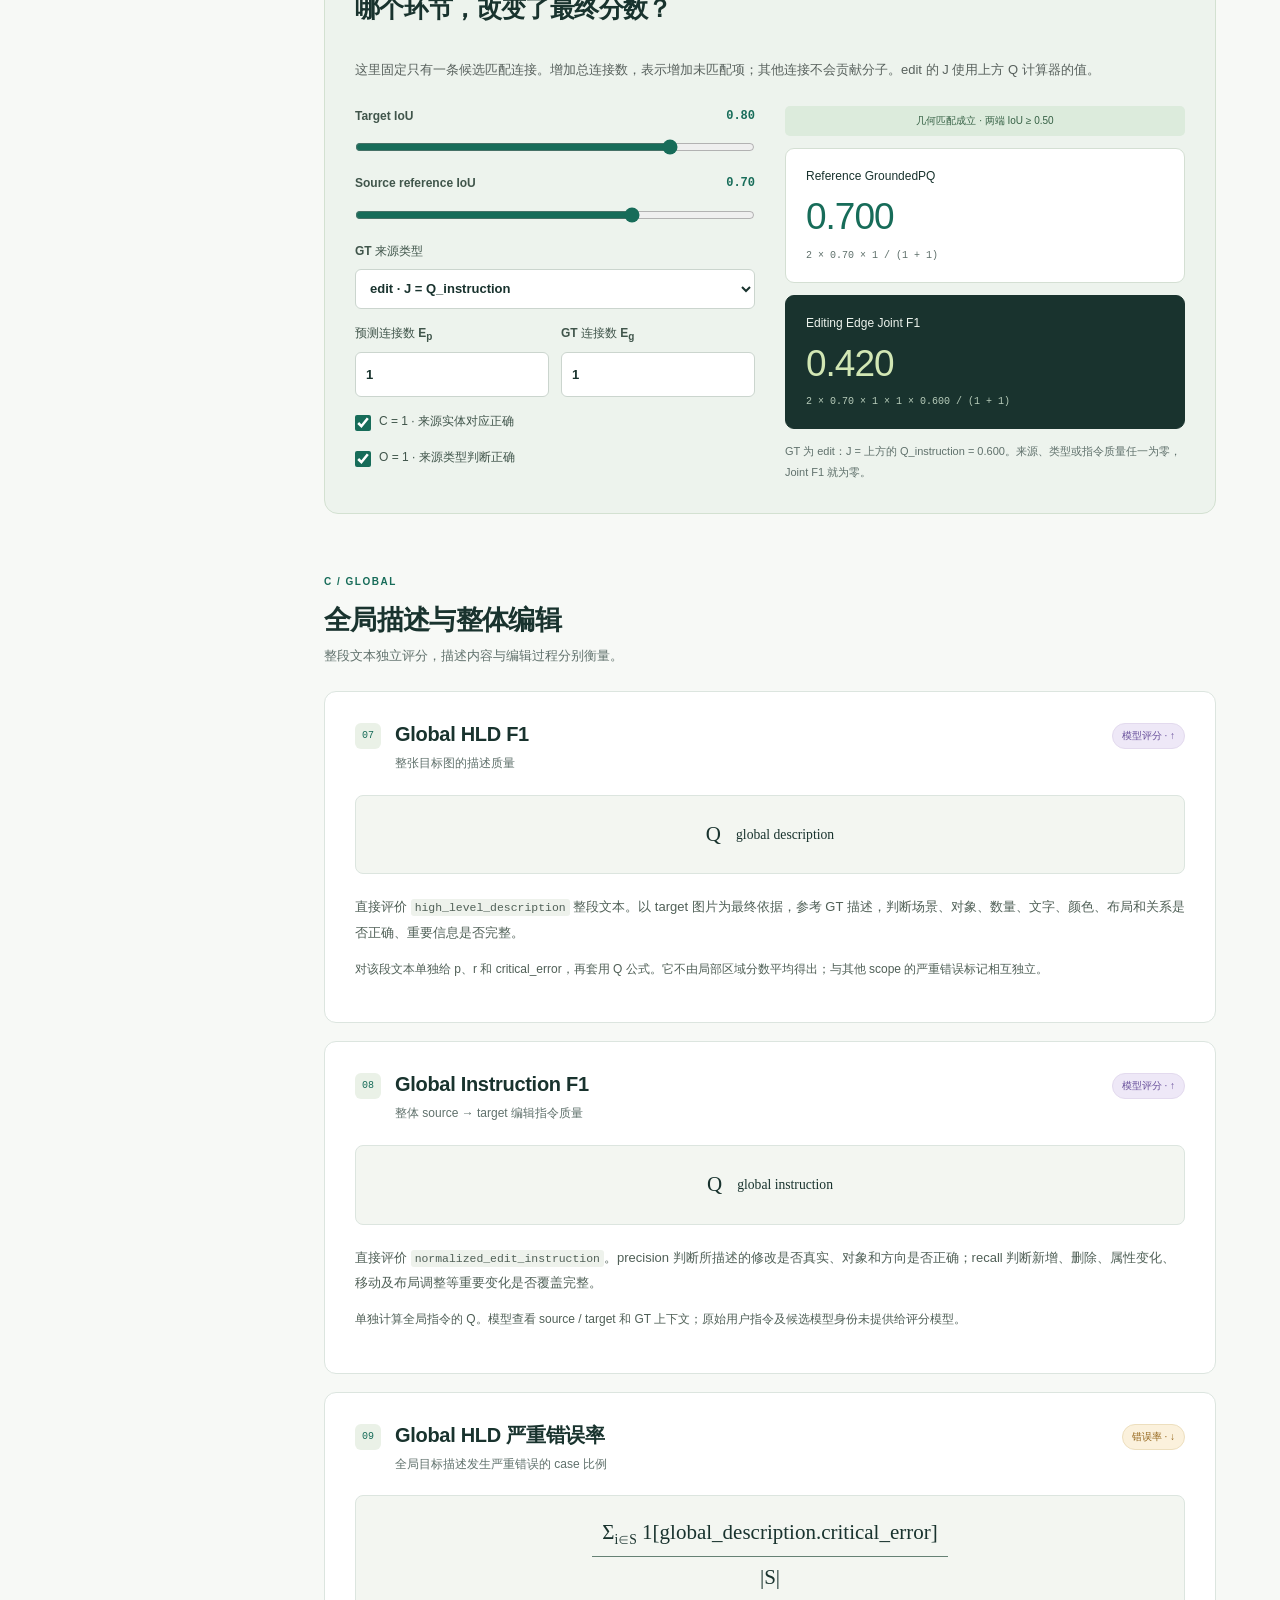
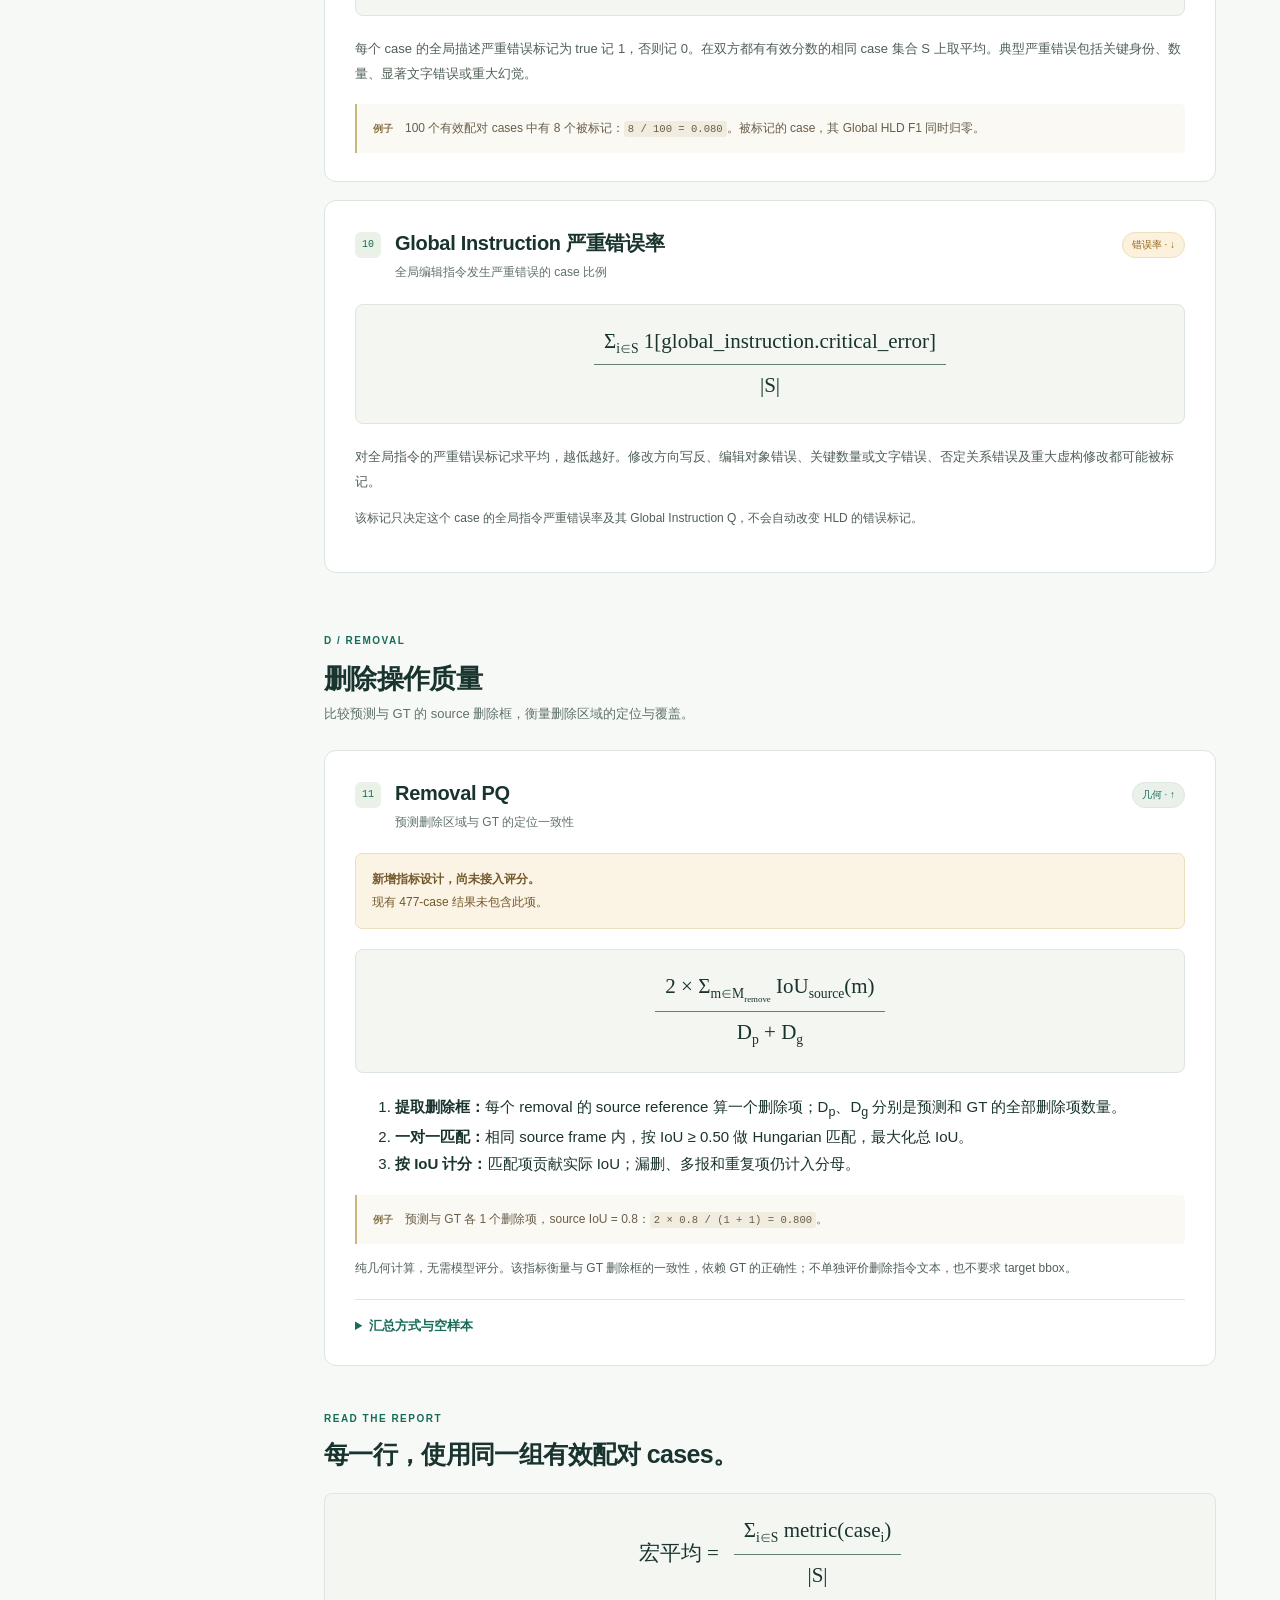
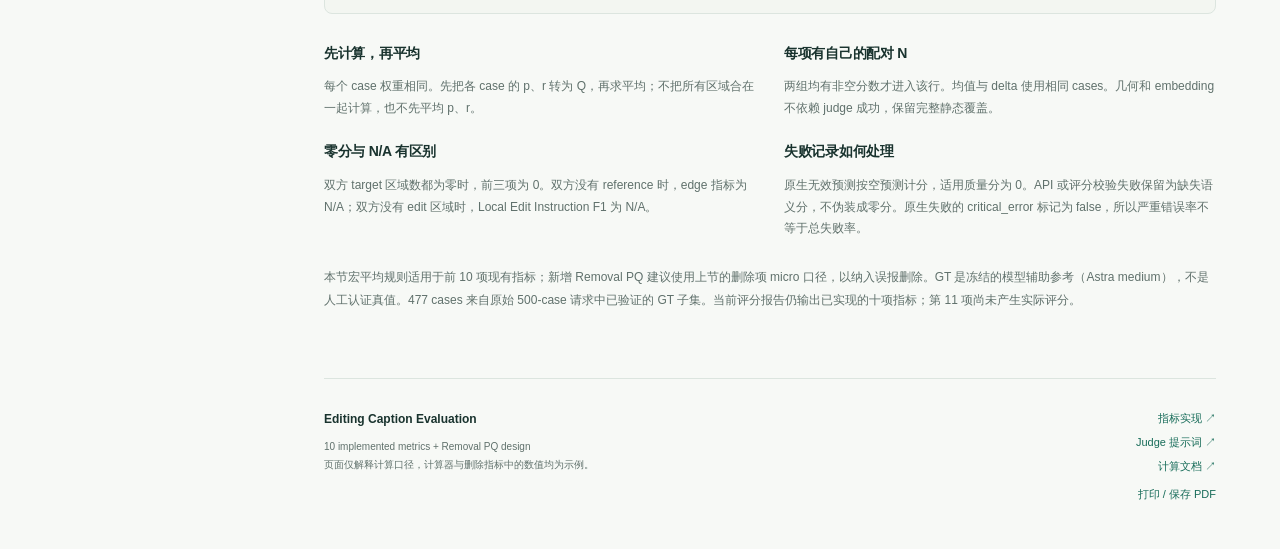
==== commit 9154f269: "Simplify the removal metric guide to geometry-only Removal PQ" ====
--- a/site/index.html
+++ b/site/index.html
@@ -3,7 +3,7 @@
 <head>
   <meta charset="utf-8">
   <meta name="viewport" content="width=device-width, initial-scale=1">
-  <meta name="description" content="Editing Caption 十一项指标说明：十项现有评分与新增 Removal GroundedPQ 设计，包含计算公式、匹配规则及交互示例。">
+  <meta name="description" content="Editing Caption 十一项指标说明：十项现有评分与新增 Removal PQ 设计，包含计算公式、匹配规则及交互示例。">
   <title>Editing Caption · 十一项指标说明</title>
   <link rel="stylesheet" href="style.css">
   <script src="app.js" defer></script>
@@ -35,7 +35,7 @@
       <a href="#hld-error"><span>09</span> Global HLD 严重错误率</a>
       <a href="#instruction-error"><span>10</span> Global Instruction 严重错误率</a>
       <span class="nav-group">删除操作 · 新增设计</span>
-      <a href="#removal-joint"><span>11</span> Removal GroundedPQ</a>
+      <a href="#removal-joint"><span>11</span> Removal PQ</a>
       <a href="#aggregation">汇总与适用范围</a>
     </nav>
     <div class="sidebar-note">GT · Astra medium<br>Judge · Luna low<br><span>477 cases · paired evaluation</span></div>
@@ -50,7 +50,7 @@
         <a href="#region-pq"><span class="overview-num">01—03</span><strong>目标区域质量</strong><p>框得准吗？<br>描述符合目标图吗？</p><span class="arrow">↘</span></a>
         <a href="#grounded-pq"><span class="overview-num">04—06</span><strong>来源对应与局部编辑</strong><p>来自哪个 source 实体？<br>局部修改正确吗？</p><span class="arrow">↘</span></a>
         <a href="#global-hld"><span class="overview-num">07—10</span><strong>全局质量</strong><p>整张图描述完整吗？<br>整体编辑指令正确吗？</p><span class="arrow">↘</span></a>
-        <a href="#removal-joint"><span class="overview-num">11 / NEW DESIGN</span><strong>删除操作质量</strong><p>删除对象找对了吗？<br>删除区域框准了吗？</p><span class="arrow">↘</span></a>
+        <a href="#removal-joint"><span class="overview-num">11 / NEW DESIGN</span><strong>删除操作质量</strong><p>删除项找齐了吗？<br>删除区域框准了吗？</p><span class="arrow">↘</span></a>
       </div>
     </section>
 
@@ -131,7 +131,7 @@
       <div class="formula"><span class="fraction"><span>2 × Σ<sub>l∈L</sub> w<sub>l</sub> × C<sub>l</sub> × O<sub>l</sub> × J<sub>l</sub></span><span>E<sub>p</sub> + E<sub>g</sub></span></span></div>
       <div class="factor-grid"><div><b>w</b><span>两端定位<br>取较小 IoU</span></div><div><b>C</b><span>来源实体<br>对应正确</span></div><div><b>O</b><span>来源类型<br>判断正确</span></div><div><b>J</b><span>局部操作<br>质量正确</span></div></div>
       <p>GT 为 <code>edit</code> 时，J = Q<sub>instruction</sub>；GT 为 <code>keep</code> 时，J = O。由于 O 为布尔值，keep 的 O × O = O。任何必要因素为 0，这条连接的贡献就为 0。</p>
-      <p class="note">未匹配或重复连接仍在分母中。无 reference 的 generated 区域和独立 removal 记录不属于 edge 指标。删除操作的独立评价见新增的 <a href="#removal-joint">Removal GroundedPQ</a> 设计。该分数不额外乘 Target Desc 的质量分。</p>
+      <p class="note">未匹配或重复连接仍在分母中。无 reference 的 generated 区域和独立 removal 记录不属于 edge 指标。删除操作的独立评价见新增的 <a href="#removal-joint">Removal PQ</a> 设计。该分数不额外乘 Target Desc 的质量分。</p>
     </article>
 
     <section id="joint-lab" class="lab joint-lab">
@@ -181,26 +181,19 @@
       <p class="note">该标记只决定这个 case 的全局指令严重错误率及其 Global Instruction Q，不会自动改变 HLD 的错误标记。</p>
     </article>
 
-    <div class="group-heading"><span>D / REMOVAL</span><h2>删除操作质量</h2><p>在 source 中定位被删除的内容，再判断实际删除关系是否成立。</p></div>
-    <article id="removal-joint" class="metric" data-metric="removal_grounded_pq" data-status="proposed">
-      <div class="metric-heading"><span class="metric-number">11</span><div><h3>Removal GroundedPQ</h3><p>删除区域的定位质量与实际删除对应正确性</p></div><span class="badge purple">新增设计 · ↑</span></div>
-      <div class="proposal-note"><strong>当前状态：指标设计已补充，评分尚未实现。</strong>现有 477-case 结果未计算此项。下方为建议的计算与汇总口径，示例不是实际评分结果。</div>
-      <div class="formula"><span class="fraction"><span>2 × Σ<sub>m∈M<sub>remove</sub></sub> IoU<sub>source</sub>(m) × C<sub>m</sub></span><span>D<sub>p</sub> + D<sub>g</sub></span></span></div>
-      <p>全局指令可以正确写出“删除杯子”，但结构化 <code>remove</code> 记录仍可能遗漏或框错。这项指标直接评价独立 removal 记录，补充现有 Editing Edge Joint F1 的覆盖范围。</p>
-      <details open><summary>第一步：确定删除项并做 source 匹配</summary><p>每个 removal 记录中的 source reference 作为一个删除项；同一记录有多个 references 时分别展开。D<sub>p</sub>、D<sub>g</sub> 为双方全部删除项数量。匹配限于相同 source frame，以 source bbox IoU ≥ 0.50 做 Hungarian 一对一匹配，最大化总 IoU。重复或未匹配的删除项仍计入分母。</p><p>删除对象没有对应的 target 区域，因此这里不要求 target bbox，也不使用 target IoU。</p></details>
-      <details open><summary>第二步：判断是否找对了实际被删除的内容</summary><p>C<sub>m</sub> 为模型的 0/1 判断：预测 source 框是否指向与 GT 删除项对应的对象或组件，且该内容在 target 中确实被删除。对象只是移动、变色或修改后仍然存在时，不应判作删除。模型需要同时查看 source、target 和冻结 GT，输出判断证据。</p><p>这仍是模型辅助的视觉判断；裁剪、遮挡和高度相似对象可能造成歧义，不能将 GT 字段相等直接当作删除关系正确。</p></details>
-      <details open><summary>评价范围：Q_remove 固定为 1，不单独评价局部删除指令</summary><p>删除操作已经由 removal 项定义，因此将 Q<sub>remove</sub> 固定为 1，从公式中省略。评分只保留 source bbox IoU 与实际删除对应判断 C；C 仍需要模型结合 source、target 和冻结 GT 作视觉判断。无需计算局部删除指令的 precision、recall 或质量 Q，也不额外乘 edit / keep / generated 类型因子 O。</p><p>局部删除指令文本的错误或遗漏，不会被此指标单独惩罚。Global Instruction F1 继续评价全局编辑指令，但不会自动检查每条局部删除指令。结构化删除项缺失、重复、框错或找错对象，仍会通过匹配、分母和 C 扣分。</p></details>
-      <div class="example"><b>例子</b><span>双方各有 1 个删除项：source IoU = 0.8、C = 1，则 <code>2 × 0.8 × 1 / (1 + 1) = 0.800</code>。若 C = 0，该项贡献为 0；若额外多报 1 个删除项，则分数为 <code>2 × 0.8 / (2 + 1) ≈ 0.533</code>。</span></div>
-      <div class="reading-grid">
-        <div><h3>漏删与误报删除都扣分</h3><p>GT 有删除、预测遗漏：GT 删除项只进入分母。GT 没有删除、预测却报告删除：多出的预测项只进入分母。重复框同样增加分母，但一对一匹配不会重复加分。</p></div>
-        <div><h3>双方均无删除时</h3><p>单 case 的 D<sub>p</sub> + D<sub>g</sub> = 0，此项为 N/A，不记成 0 或 1。在下方 micro 汇总中，它对分子和分母均贡献 0。</p></div>
-      </div>
-      <details open><summary>汇总建议：使用同一 case 集合，按删除项做 micro 统计</summary>
-        <div class="formula">Removal GroundedPQ<sub>micro</sub> = <span class="fraction"><span>2 × Σ<sub>i∈S</sub> Σ<sub>m∈M<sub>remove,i</sub></sub> IoU<sub>source</sub>(m) × C<sub>m</sub></span><span>Σ<sub>i∈S</sub> (D<sub>p,i</sub> + D<sub>g,i</sub>)</span></span></div>
-        <p>两组都在相同、固定的 case 集合 S 上分别累计分子与分母，再计算比值。没有 GT 删除但有预测删除的 case 必须保留；不使用“双方 per-case 指标都非空”的交集过滤，否则会漏掉一组误报删除、另一组正确不删除的惩罚。</p>
-        <p>这种 micro 口径按删除项汇总，与前 10 项的 case 级宏平均不同。若整个集合的分母为 0，该组分数为 N/A；某组缺少必要的模型判断时，标记结果未完成，不将失败默认为 0，也不声称得到了完整比较。</p>
-      </details>
-      <p class="note">建议随分数一起展示：固定 case 数、GT 删除项数、预测删除项数、匹配项数、未匹配预测／GT 项数，以及 GT 无删除 cases 上的误报项数。这样可区分删除能力不足、定位不准和过度报告删除。</p>
+    <div class="group-heading"><span>D / REMOVAL</span><h2>删除操作质量</h2><p>比较预测与 GT 的 source 删除框，衡量删除区域的定位与覆盖。</p></div>
+    <article id="removal-joint" class="metric" data-metric="removal_pq" data-status="proposed">
+      <div class="metric-heading"><span class="metric-number">11</span><div><h3>Removal PQ</h3><p>预测删除区域与 GT 的定位一致性</p></div><span class="badge">几何 · ↑</span></div>
+      <div class="proposal-note"><strong>新增指标设计，尚未接入评分。</strong>现有 477-case 结果未包含此项。</div>
+      <div class="formula"><span class="fraction"><span>2 × Σ<sub>m∈M<sub>remove</sub></sub> IoU<sub>source</sub>(m)</span><span>D<sub>p</sub> + D<sub>g</sub></span></span></div>
+      <ol>
+        <li><strong>提取删除框：</strong>每个 removal 的 source reference 算一个删除项；D<sub>p</sub>、D<sub>g</sub> 分别是预测和 GT 的全部删除项数量。</li>
+        <li><strong>一对一匹配：</strong>相同 source frame 内，按 IoU ≥ 0.50 做 Hungarian 匹配，最大化总 IoU。</li>
+        <li><strong>按 IoU 计分：</strong>匹配项贡献实际 IoU；漏删、多报和重复项仍计入分母。</li>
+      </ol>
+      <div class="example"><b>例子</b><span>预测与 GT 各 1 个删除项，source IoU = 0.8：<code>2 × 0.8 / (1 + 1) = 0.800</code>。</span></div>
+      <p class="note">纯几何计算，无需模型评分。该指标衡量与 GT 删除框的一致性，依赖 GT 的正确性；不单独评价删除指令文本，也不要求 target bbox。</p>
+      <details><summary>汇总方式与空样本</summary><p>在相同的固定 case 集合上，先累加匹配 IoU 和双方删除项数量，再按公式计算，得到删除项级 <strong>micro</strong> 分数。GT 没有删除、但预测误报删除的 case 也必须计入，不能通过双方非空交集过滤掉。分母为 0 时记为 N/A。</p></details>
     </article>
 
     <section id="aggregation" class="foundation">
@@ -212,10 +205,10 @@
         <div><h3>零分与 N/A 有区别</h3><p>双方 target 区域数都为零时，前三项为 0。双方没有 reference 时，edge 指标为 N/A；双方没有 edit 区域时，Local Edit Instruction F1 为 N/A。</p></div>
         <div><h3>失败记录如何处理</h3><p>原生无效预测按空预测计分，适用质量分为 0。API 或评分校验失败保留为缺失语义分，不伪装成零分。原生失败的 critical_error 标记为 false，所以严重错误率不等于总失败率。</p></div>
       </div>
-      <p class="note">本节宏平均规则适用于前 10 项现有指标；新增 Removal GroundedPQ 建议使用上节的删除项 micro 口径，以纳入误报删除。GT 是冻结的模型辅助参考（Astra medium），不是人工认证真值。477 cases 来自原始 500-case 请求中已验证的 GT 子集。当前评分报告仍输出已实现的十项指标；第 11 项尚未产生实际评分。</p>
+      <p class="note">本节宏平均规则适用于前 10 项现有指标；新增 Removal PQ 建议使用上节的删除项 micro 口径，以纳入误报删除。GT 是冻结的模型辅助参考（Astra medium），不是人工认证真值。477 cases 来自原始 500-case 请求中已验证的 GT 子集。当前评分报告仍输出已实现的十项指标；第 11 项尚未产生实际评分。</p>
     </section>
     <footer>
-      <div><strong>Editing Caption Evaluation</strong><p>10 implemented metrics + Removal GroundedPQ design<br>页面仅解释计算口径，计算器与删除指标中的数值均为示例。</p></div>
+      <div><strong>Editing Caption Evaluation</strong><p>10 implemented metrics + Removal PQ design<br>页面仅解释计算口径，计算器与删除指标中的数值均为示例。</p></div>
       <div class="footer-links"><a href="https://github.com/grantzhang-code/editing-caption-evaluation/blob/main/benchmark/metrics.py" target="_blank" rel="noopener">指标实现 ↗</a><a href="https://github.com/grantzhang-code/editing-caption-evaluation/blob/main/benchmark/bench_contracts.py" target="_blank" rel="noopener">Judge 提示词 ↗</a><a href="https://github.com/grantzhang-code/editing-caption-evaluation/blob/main/docs/metrics.md" target="_blank" rel="noopener">计算文档 ↗</a><button class="text-button" type="button" id="print-page">打印 / 保存 PDF</button></div>
     </footer>
   </main>
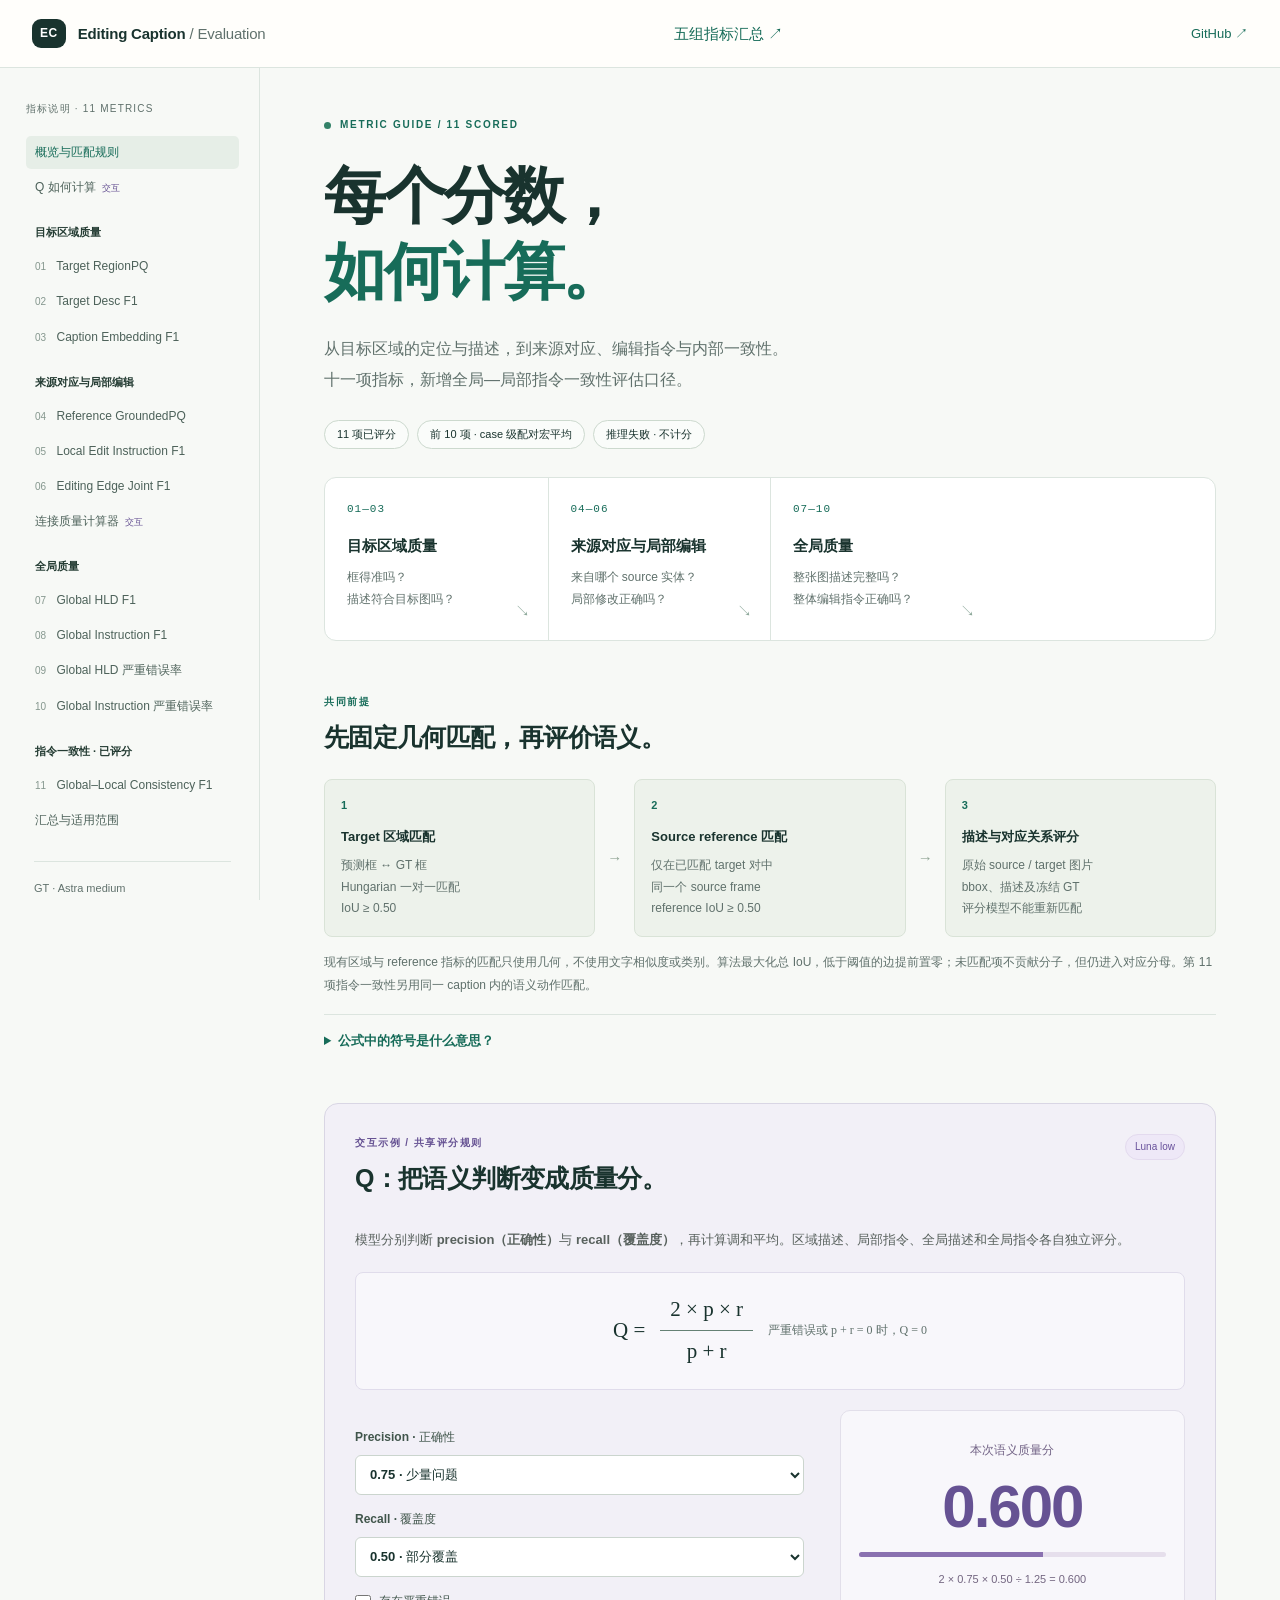
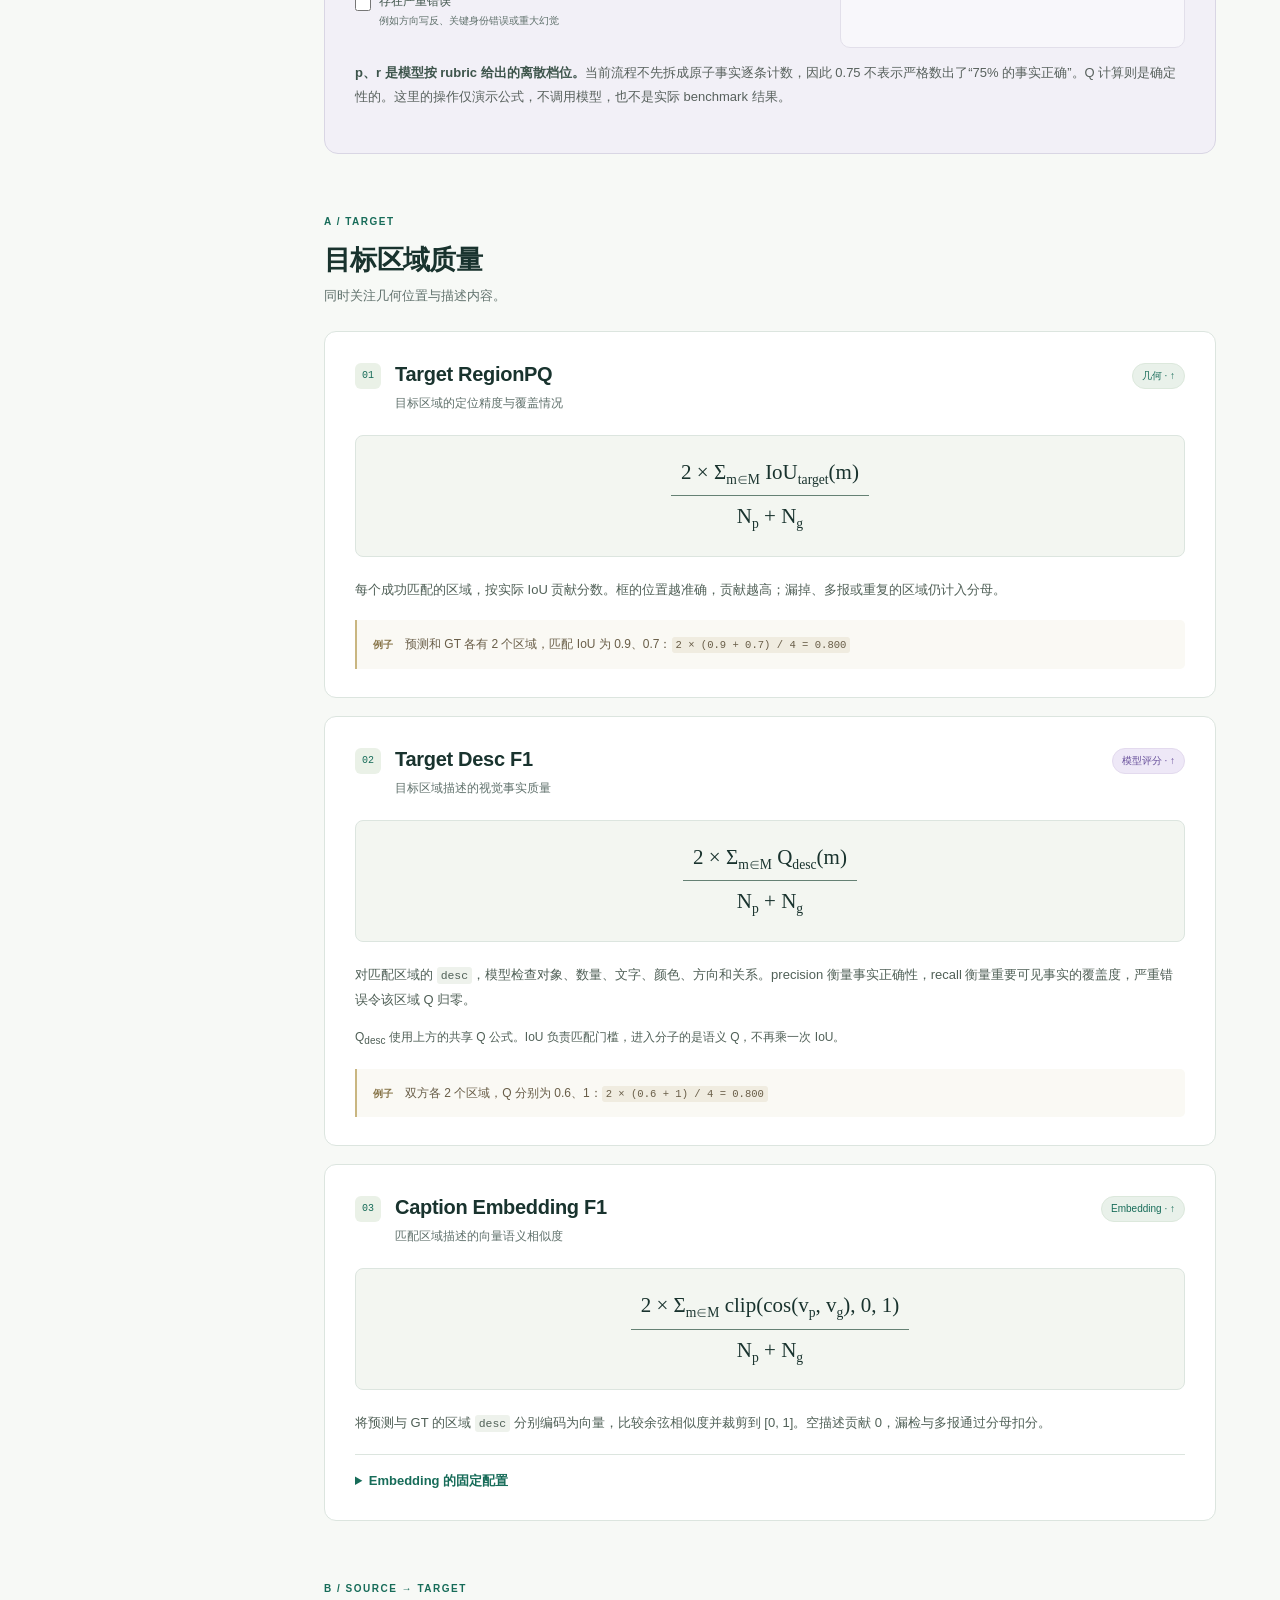
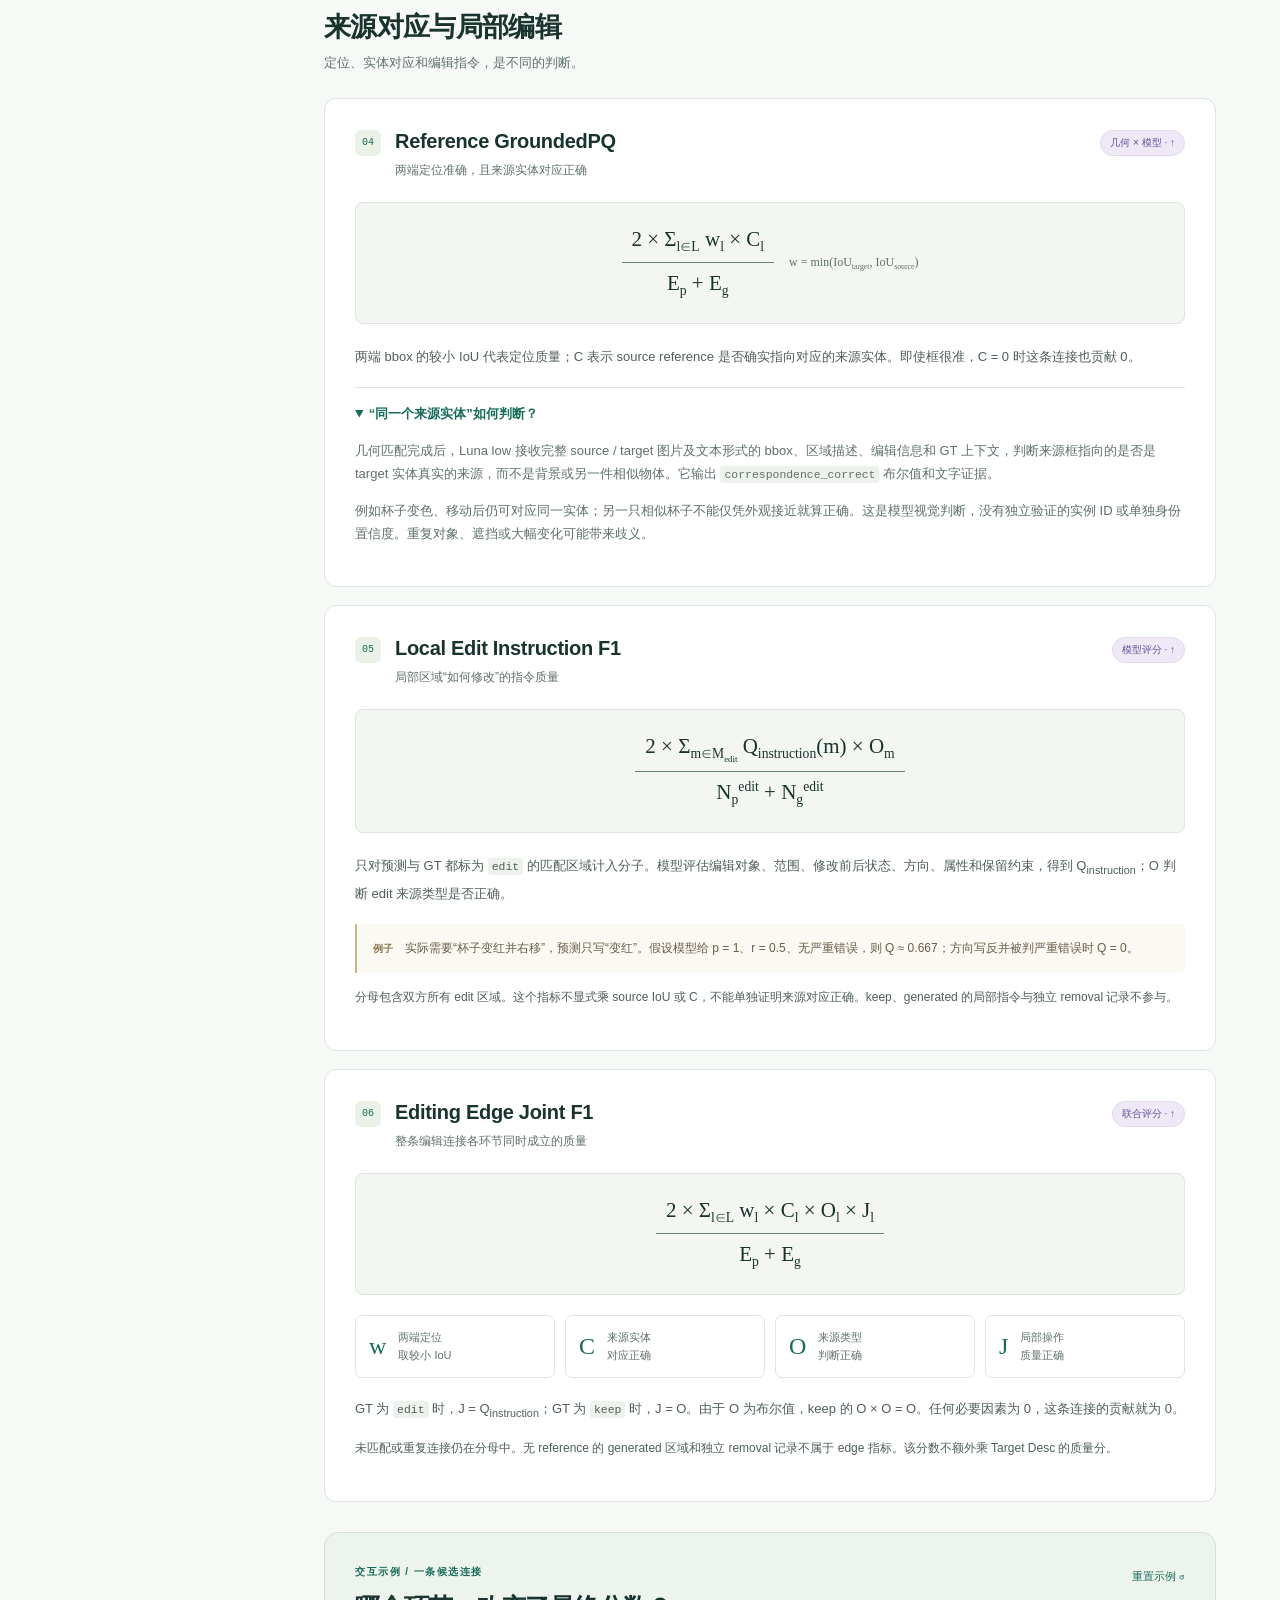
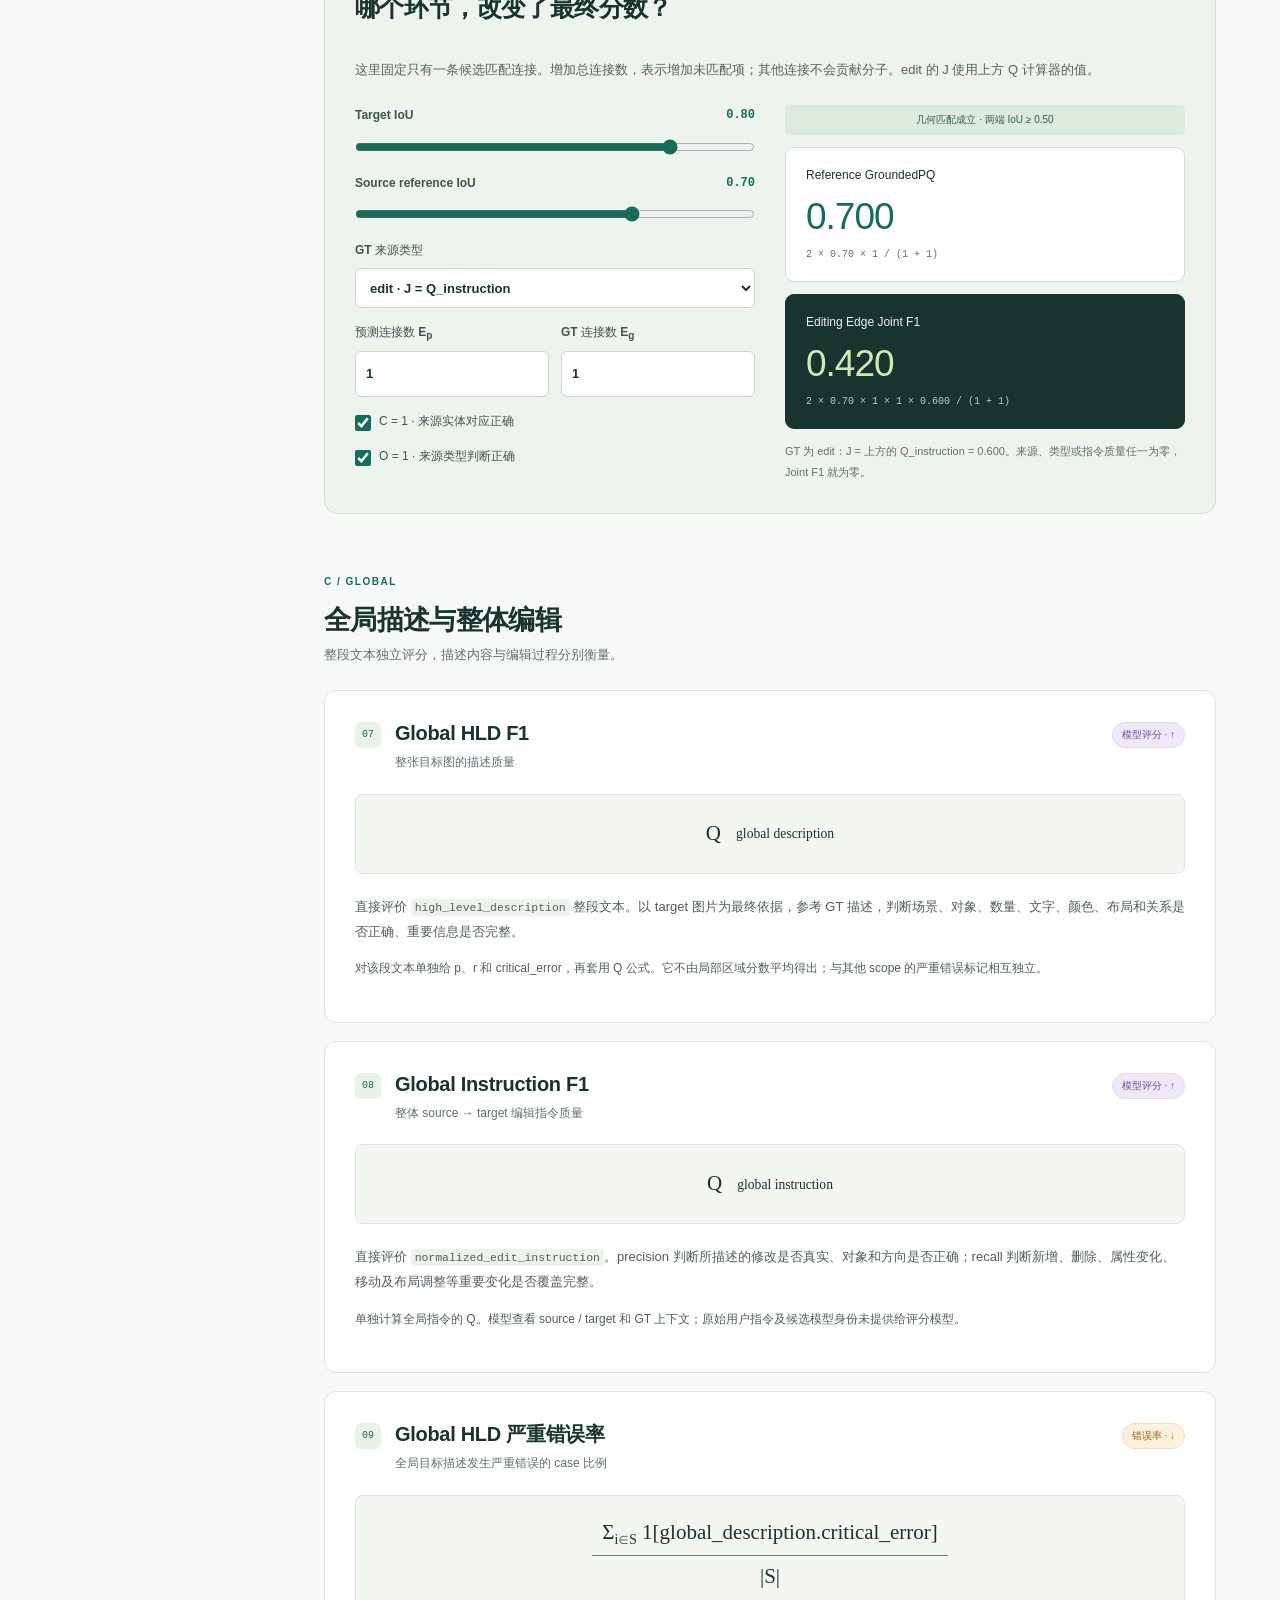
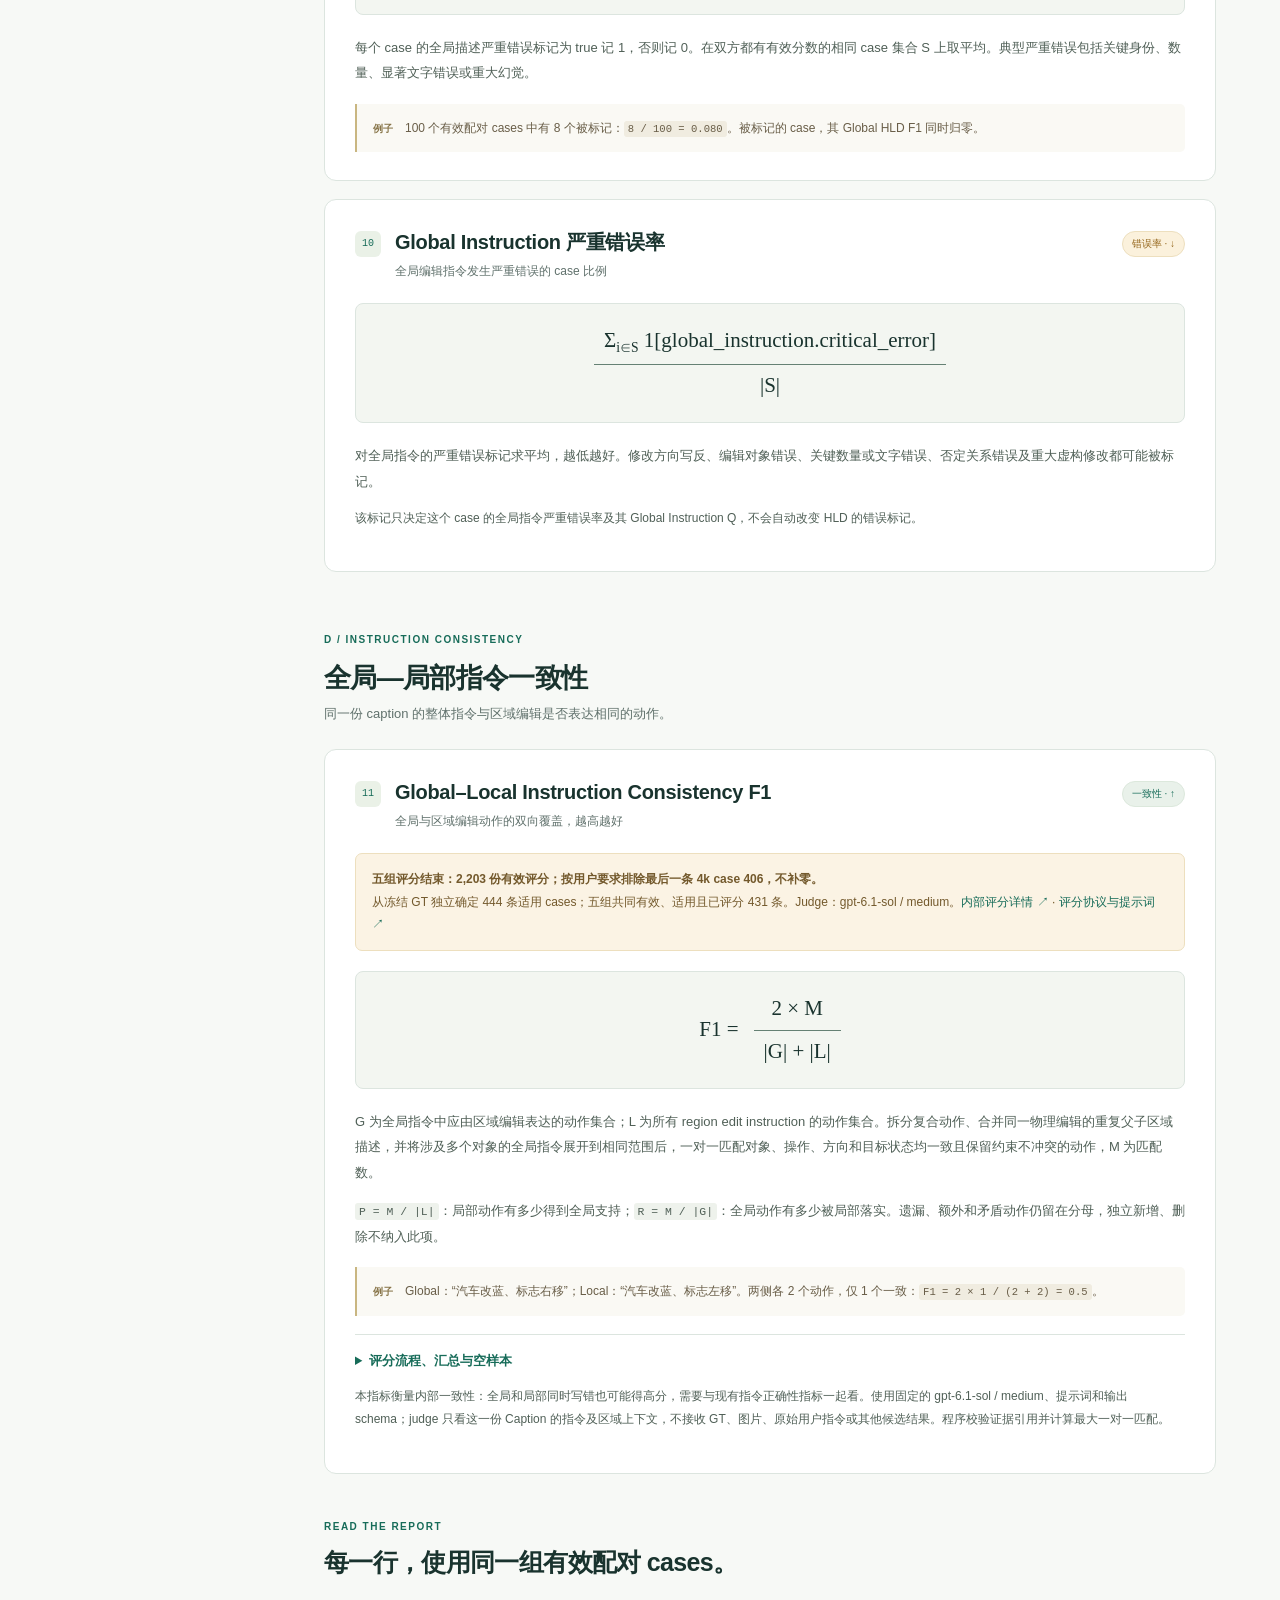
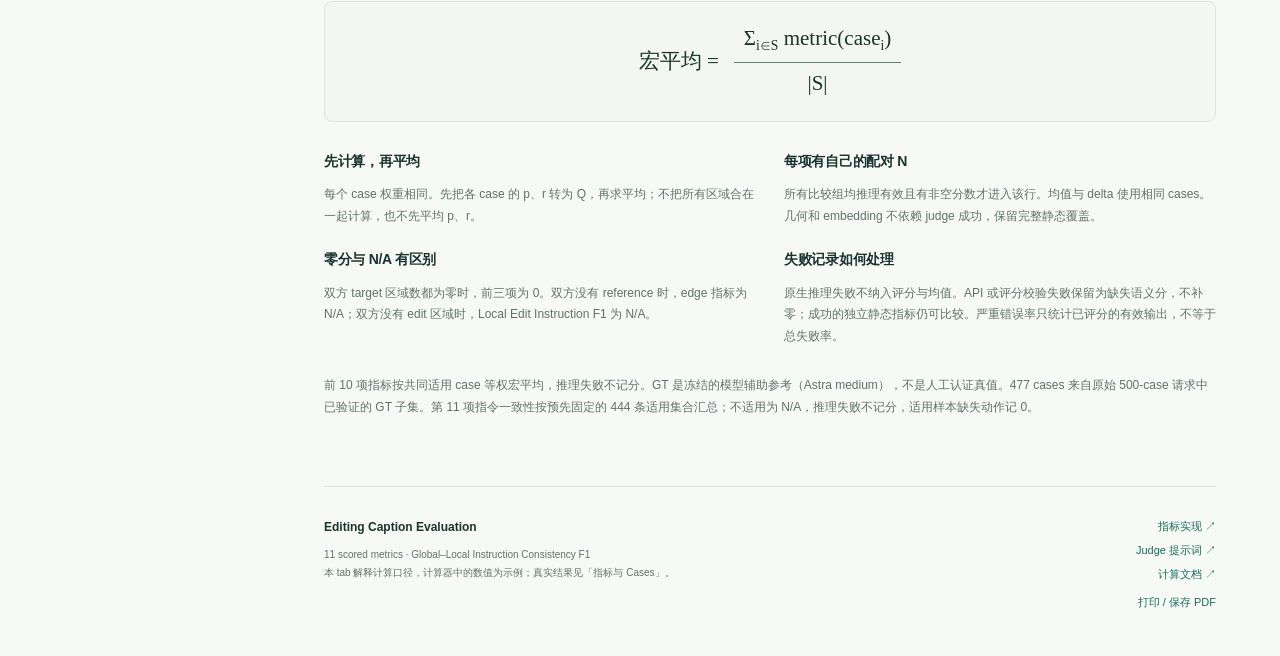
==== commit 1a1ec951: "Sync eleven published metrics and five-way summary" ====
--- a/site/index.html
+++ b/site/index.html
@@ -2,21 +2,23 @@
 <html lang="zh-CN">
 <head>
   <meta charset="utf-8">
+  <link rel="icon" href="data:,">
   <meta name="viewport" content="width=device-width, initial-scale=1">
-  <meta name="description" content="Editing Caption 十一项指标说明：十项现有评分与新增 Removal PQ 设计，包含计算公式、匹配规则及交互示例。">
+  <meta name="description" content="Editing Caption 十一项指标说明与评测结果：包含区域、编辑指令与全局—局部指令一致性、计算公式及匹配规则。">
   <title>Editing Caption · 十一项指标说明</title>
   <link rel="stylesheet" href="style.css">
-  <script src="app.js" defer></script>
+  <script src="app.js?v=20261009-results" defer></script>
 </head>
 <body>
 <a class="skip" href="#main">跳到正文</a>
 <header class="topbar">
   <a class="brand" href="#overview"><span class="brand-icon">EC</span><span>Editing Caption <span class="brand-light">/ Evaluation</span></span></a>
+  <nav><a href="summary.html">五组指标汇总 ↗</a></nav>
   <a class="repo-link" href="https://github.com/grantzhang-code/editing-caption-evaluation" target="_blank" rel="noopener">GitHub ↗</a>
 </header>
-<div class="shell">
+<div class="shell" id="guide-panel" role="tabpanel" aria-labelledby="tab-guide">
   <aside class="sidebar">
-    <p class="nav-label">指标说明 · 10 + 1 METRICS</p>
+    <p class="nav-label">指标说明 · 11 METRICS</p>
     <nav aria-label="页面目录">
       <a href="#overview">概览与匹配规则</a>
       <a href="#quality">Q 如何计算 <span class="nav-tag">交互</span></a>
@@ -34,23 +36,22 @@
       <a href="#global-instruction"><span>08</span> Global Instruction F1</a>
       <a href="#hld-error"><span>09</span> Global HLD 严重错误率</a>
       <a href="#instruction-error"><span>10</span> Global Instruction 严重错误率</a>
-      <span class="nav-group">删除操作 · 新增设计</span>
-      <a href="#removal-joint"><span>11</span> Removal PQ</a>
+      <span class="nav-group">指令一致性 · 已评分</span>
+      <a href="#global-local-consistency"><span>11</span> Global–Local Consistency F1</a>
       <a href="#aggregation">汇总与适用范围</a>
     </nav>
     <div class="sidebar-note">GT · Astra medium<br>Judge · Luna low<br><span>477 cases · paired evaluation</span></div>
   </aside>
   <main id="main">
     <section id="overview" class="hero">
-      <div class="eyebrow"><span class="dot"></span> METRIC GUIDE / 10 IMPLEMENTED + 1 PROPOSED</div>
+      <div class="eyebrow"><span class="dot"></span> METRIC GUIDE / 11 SCORED</div>
       <h1>每个分数，<br><em>如何计算。</em></h1>
-      <p class="lead">从目标区域的定位与描述，到来源对应、编辑指令与删除操作。<br class="desktop">十项现有评分，加上一项新增删除指标设计，说明结构化 caption 的各个环节如何评价。</p>
-      <div class="hero-chips"><span>10 项已实现 + 1 项新增设计</span><span>前 10 项 · case 级配对宏平均</span><span>删除指标 · 建议按删除项 micro 汇总</span></div>
+      <p class="lead">从目标区域的定位与描述，到来源对应、编辑指令与内部一致性。<br class="desktop">十一项指标，新增全局—局部指令一致性评估口径。</p>
+      <div class="hero-chips"><span>11 项已评分</span><span>前 10 项 · case 级配对宏平均</span><span>推理失败 · 不计分</span></div>
       <div class="overview-grid">
         <a href="#region-pq"><span class="overview-num">01—03</span><strong>目标区域质量</strong><p>框得准吗？<br>描述符合目标图吗？</p><span class="arrow">↘</span></a>
         <a href="#grounded-pq"><span class="overview-num">04—06</span><strong>来源对应与局部编辑</strong><p>来自哪个 source 实体？<br>局部修改正确吗？</p><span class="arrow">↘</span></a>
         <a href="#global-hld"><span class="overview-num">07—10</span><strong>全局质量</strong><p>整张图描述完整吗？<br>整体编辑指令正确吗？</p><span class="arrow">↘</span></a>
-        <a href="#removal-joint"><span class="overview-num">11 / NEW DESIGN</span><strong>删除操作质量</strong><p>删除项找齐了吗？<br>删除区域框准了吗？</p><span class="arrow">↘</span></a>
       </div>
     </section>
 
@@ -63,7 +64,7 @@
         <span class="pipeline-arrow" aria-hidden="true">→</span>
         <div><b>3</b><strong>描述与对应关系评分</strong><p>原始 source / target 图片<br>bbox、描述及冻结 GT<br>评分模型不能重新匹配</p></div>
       </div>
-      <p class="note">匹配只使用几何，不使用文字相似度或类别。算法最大化总 IoU，低于阈值的边提前置零；未匹配项不贡献分子，但仍进入对应分母。</p>
+      <p class="note">现有区域与 reference 指标的匹配只使用几何，不使用文字相似度或类别。算法最大化总 IoU，低于阈值的边提前置零；未匹配项不贡献分子，但仍进入对应分母。第 11 项指令一致性另用同一 caption 内的语义动作匹配。</p>
       <details class="notation"><summary>公式中的符号是什么意思？</summary>
         <dl>
           <dt>N<sub>p</sub> / N<sub>g</sub></dt><dd>预测 / GT 的全部 target 区域数，包含 edit、keep、generated；不含独立 removal 记录。</dd>
@@ -131,7 +132,7 @@
       <div class="formula"><span class="fraction"><span>2 × Σ<sub>l∈L</sub> w<sub>l</sub> × C<sub>l</sub> × O<sub>l</sub> × J<sub>l</sub></span><span>E<sub>p</sub> + E<sub>g</sub></span></span></div>
       <div class="factor-grid"><div><b>w</b><span>两端定位<br>取较小 IoU</span></div><div><b>C</b><span>来源实体<br>对应正确</span></div><div><b>O</b><span>来源类型<br>判断正确</span></div><div><b>J</b><span>局部操作<br>质量正确</span></div></div>
       <p>GT 为 <code>edit</code> 时，J = Q<sub>instruction</sub>；GT 为 <code>keep</code> 时，J = O。由于 O 为布尔值，keep 的 O × O = O。任何必要因素为 0，这条连接的贡献就为 0。</p>
-      <p class="note">未匹配或重复连接仍在分母中。无 reference 的 generated 区域和独立 removal 记录不属于 edge 指标。删除操作的独立评价见新增的 <a href="#removal-joint">Removal PQ</a> 设计。该分数不额外乘 Target Desc 的质量分。</p>
+      <p class="note">未匹配或重复连接仍在分母中。无 reference 的 generated 区域和独立 removal 记录不属于 edge 指标。该分数不额外乘 Target Desc 的质量分。</p>
     </article>
 
     <section id="joint-lab" class="lab joint-lab">
@@ -181,19 +182,16 @@
       <p class="note">该标记只决定这个 case 的全局指令严重错误率及其 Global Instruction Q，不会自动改变 HLD 的错误标记。</p>
     </article>
 
-    <div class="group-heading"><span>D / REMOVAL</span><h2>删除操作质量</h2><p>比较预测与 GT 的 source 删除框，衡量删除区域的定位与覆盖。</p></div>
-    <article id="removal-joint" class="metric" data-metric="removal_pq" data-status="proposed">
-      <div class="metric-heading"><span class="metric-number">11</span><div><h3>Removal PQ</h3><p>预测删除区域与 GT 的定位一致性</p></div><span class="badge">几何 · ↑</span></div>
-      <div class="proposal-note"><strong>新增指标设计，尚未接入评分。</strong>现有 477-case 结果未包含此项。</div>
-      <div class="formula"><span class="fraction"><span>2 × Σ<sub>m∈M<sub>remove</sub></sub> IoU<sub>source</sub>(m)</span><span>D<sub>p</sub> + D<sub>g</sub></span></span></div>
-      <ol>
-        <li><strong>提取删除框：</strong>每个 removal 的 source reference 算一个删除项；D<sub>p</sub>、D<sub>g</sub> 分别是预测和 GT 的全部删除项数量。</li>
-        <li><strong>一对一匹配：</strong>相同 source frame 内，按 IoU ≥ 0.50 做 Hungarian 匹配，最大化总 IoU。</li>
-        <li><strong>按 IoU 计分：</strong>匹配项贡献实际 IoU；漏删、多报和重复项仍计入分母。</li>
-      </ol>
-      <div class="example"><b>例子</b><span>预测与 GT 各 1 个删除项，source IoU = 0.8：<code>2 × 0.8 / (1 + 1) = 0.800</code>。</span></div>
-      <p class="note">纯几何计算，无需模型评分。该指标衡量与 GT 删除框的一致性，依赖 GT 的正确性；不单独评价删除指令文本，也不要求 target bbox。</p>
-      <details><summary>汇总方式与空样本</summary><p>在相同的固定 case 集合上，先累加匹配 IoU 和双方删除项数量，再按公式计算，得到删除项级 <strong>micro</strong> 分数。GT 没有删除、但预测误报删除的 case 也必须计入，不能通过双方非空交集过滤掉。分母为 0 时记为 N/A。</p></details>
+    <div class="group-heading"><span>D / INSTRUCTION CONSISTENCY</span><h2>全局—局部指令一致性</h2><p>同一份 caption 的整体指令与区域编辑是否表达相同的动作。</p></div>
+    <article id="global-local-consistency" class="metric" data-metric="global_local_instruction_consistency_f1" data-status="implemented">
+      <div class="metric-heading"><span class="metric-number">11</span><div><h3>Global–Local Instruction Consistency F1</h3><p>全局与区域编辑动作的双向覆盖，越高越好</p></div><span class="badge">一致性 · ↑</span></div>
+      <div class="proposal-note"><strong>五组评分结束：2,203 份有效评分；按用户要求排除最后一条 4k case 406，不补零。</strong>从冻结 GT 独立确定 444 条适用 cases；五组共同有效、适用且已评分 431 条。Judge：gpt-6.1-sol / medium。<a href="https://grantzhang-alpha-document.highway.canva-internal.dev/#global-local-consistency">内部评分详情 ↗</a> · <a href="https://grantzhang-alpha-document.highway.canva-internal.dev/#global-local-consistency" download>评分协议与提示词 ↗</a></div>
+      <div class="formula">F1 = <span class="fraction"><span>2 × M</span><span>|G| + |L|</span></span></div>
+      <p>G 为全局指令中应由区域编辑表达的动作集合；L 为所有 region edit instruction 的动作集合。拆分复合动作、合并同一物理编辑的重复父子区域描述，并将涉及多个对象的全局指令展开到相同范围后，一对一匹配对象、操作、方向和目标状态均一致且保留约束不冲突的动作，M 为匹配数。</p>
+      <p><code>P = M / |L|</code>：局部动作有多少得到全局支持；<code>R = M / |G|</code>：全局动作有多少被局部落实。遗漏、额外和矛盾动作仍留在分母，独立新增、删除不纳入此项。</p>
+      <div class="example"><b>例子</b><span>Global：“汽车改蓝、标志右移”；Local：“汽车改蓝、标志左移”。两侧各 2 个动作，仅 1 个一致：<code>F1 = 2 × 1 / (2 + 2) = 0.5</code>。</span></div>
+      <details><summary>评分流程、汇总与空样本</summary><p>每个 case、每份 caption 一次模型调用即可拆解全部动作、输出匹配与依据，再由程序计算 F1。先独立冻结需要区域编辑的适用 case 集合，各 case 等权宏平均；单侧缺失或有编辑需求却两侧都缺失记 0，确无区域编辑需求记 N/A。API 失败保留为缺失评分，不能伪装成 0 或 N/A。</p></details>
+      <p class="note">本指标衡量内部一致性：全局和局部同时写错也可能得高分，需要与现有指令正确性指标一起看。使用固定的 gpt-6.1-sol / medium、提示词和输出 schema；judge 只看这一份 Caption 的指令及区域上下文，不接收 GT、图片、原始用户指令或其他候选结果。程序校验证据引用并计算最大一对一匹配。</p>
     </article>
 
     <section id="aggregation" class="foundation">
@@ -201,15 +199,15 @@
       <div class="formula">宏平均 = <span class="fraction"><span>Σ<sub>i∈S</sub> metric(case<sub>i</sub>)</span><span>|S|</span></span></div>
       <div class="reading-grid">
         <div><h3>先计算，再平均</h3><p>每个 case 权重相同。先把各 case 的 p、r 转为 Q，再求平均；不把所有区域合在一起计算，也不先平均 p、r。</p></div>
-        <div><h3>每项有自己的配对 N</h3><p>两组均有非空分数才进入该行。均值与 delta 使用相同 cases。几何和 embedding 不依赖 judge 成功，保留完整静态覆盖。</p></div>
+        <div><h3>每项有自己的配对 N</h3><p>所有比较组均推理有效且有非空分数才进入该行。均值与 delta 使用相同 cases。几何和 embedding 不依赖 judge 成功，保留完整静态覆盖。</p></div>
         <div><h3>零分与 N/A 有区别</h3><p>双方 target 区域数都为零时，前三项为 0。双方没有 reference 时，edge 指标为 N/A；双方没有 edit 区域时，Local Edit Instruction F1 为 N/A。</p></div>
-        <div><h3>失败记录如何处理</h3><p>原生无效预测按空预测计分，适用质量分为 0。API 或评分校验失败保留为缺失语义分，不伪装成零分。原生失败的 critical_error 标记为 false，所以严重错误率不等于总失败率。</p></div>
-      </div>
-      <p class="note">本节宏平均规则适用于前 10 项现有指标；新增 Removal PQ 建议使用上节的删除项 micro 口径，以纳入误报删除。GT 是冻结的模型辅助参考（Astra medium），不是人工认证真值。477 cases 来自原始 500-case 请求中已验证的 GT 子集。当前评分报告仍输出已实现的十项指标；第 11 项尚未产生实际评分。</p>
+        <div><h3>失败记录如何处理</h3><p>原生推理失败不纳入评分与均值。API 或评分校验失败保留为缺失语义分，不补零；成功的独立静态指标仍可比较。严重错误率只统计已评分的有效输出，不等于总失败率。</p></div>
+      </div>
+      <p class="note">前 10 项指标按共同适用 case 等权宏平均，推理失败不记分。GT 是冻结的模型辅助参考（Astra medium），不是人工认证真值。477 cases 来自原始 500-case 请求中已验证的 GT 子集。第 11 项指令一致性按预先固定的 444 条适用集合汇总；不适用为 N/A，推理失败不记分，适用样本缺失动作记 0。</p>
     </section>
     <footer>
-      <div><strong>Editing Caption Evaluation</strong><p>10 implemented metrics + Removal PQ design<br>页面仅解释计算口径，计算器与删除指标中的数值均为示例。</p></div>
-      <div class="footer-links"><a href="https://github.com/grantzhang-code/editing-caption-evaluation/blob/main/benchmark/metrics.py" target="_blank" rel="noopener">指标实现 ↗</a><a href="https://github.com/grantzhang-code/editing-caption-evaluation/blob/main/benchmark/bench_contracts.py" target="_blank" rel="noopener">Judge 提示词 ↗</a><a href="https://github.com/grantzhang-code/editing-caption-evaluation/blob/main/docs/metrics.md" target="_blank" rel="noopener">计算文档 ↗</a><button class="text-button" type="button" id="print-page">打印 / 保存 PDF</button></div>
+      <div><strong>Editing Caption Evaluation</strong><p>11 scored metrics · Global–Local Instruction Consistency F1<br>本 tab 解释计算口径，计算器中的数值为示例；真实结果见「指标与 Cases」。</p></div>
+      <div class="footer-links"><a href="../benchmark/metrics.py" target="_blank" rel="noopener">指标实现 ↗</a><a href="../benchmark/bench_contracts.py" target="_blank" rel="noopener">Judge 提示词 ↗</a><a href="../docs/metrics.md" target="_blank" rel="noopener">计算文档 ↗</a><button class="text-button" type="button" id="print-page">打印 / 保存 PDF</button></div>
     </footer>
   </main>
 </div>
